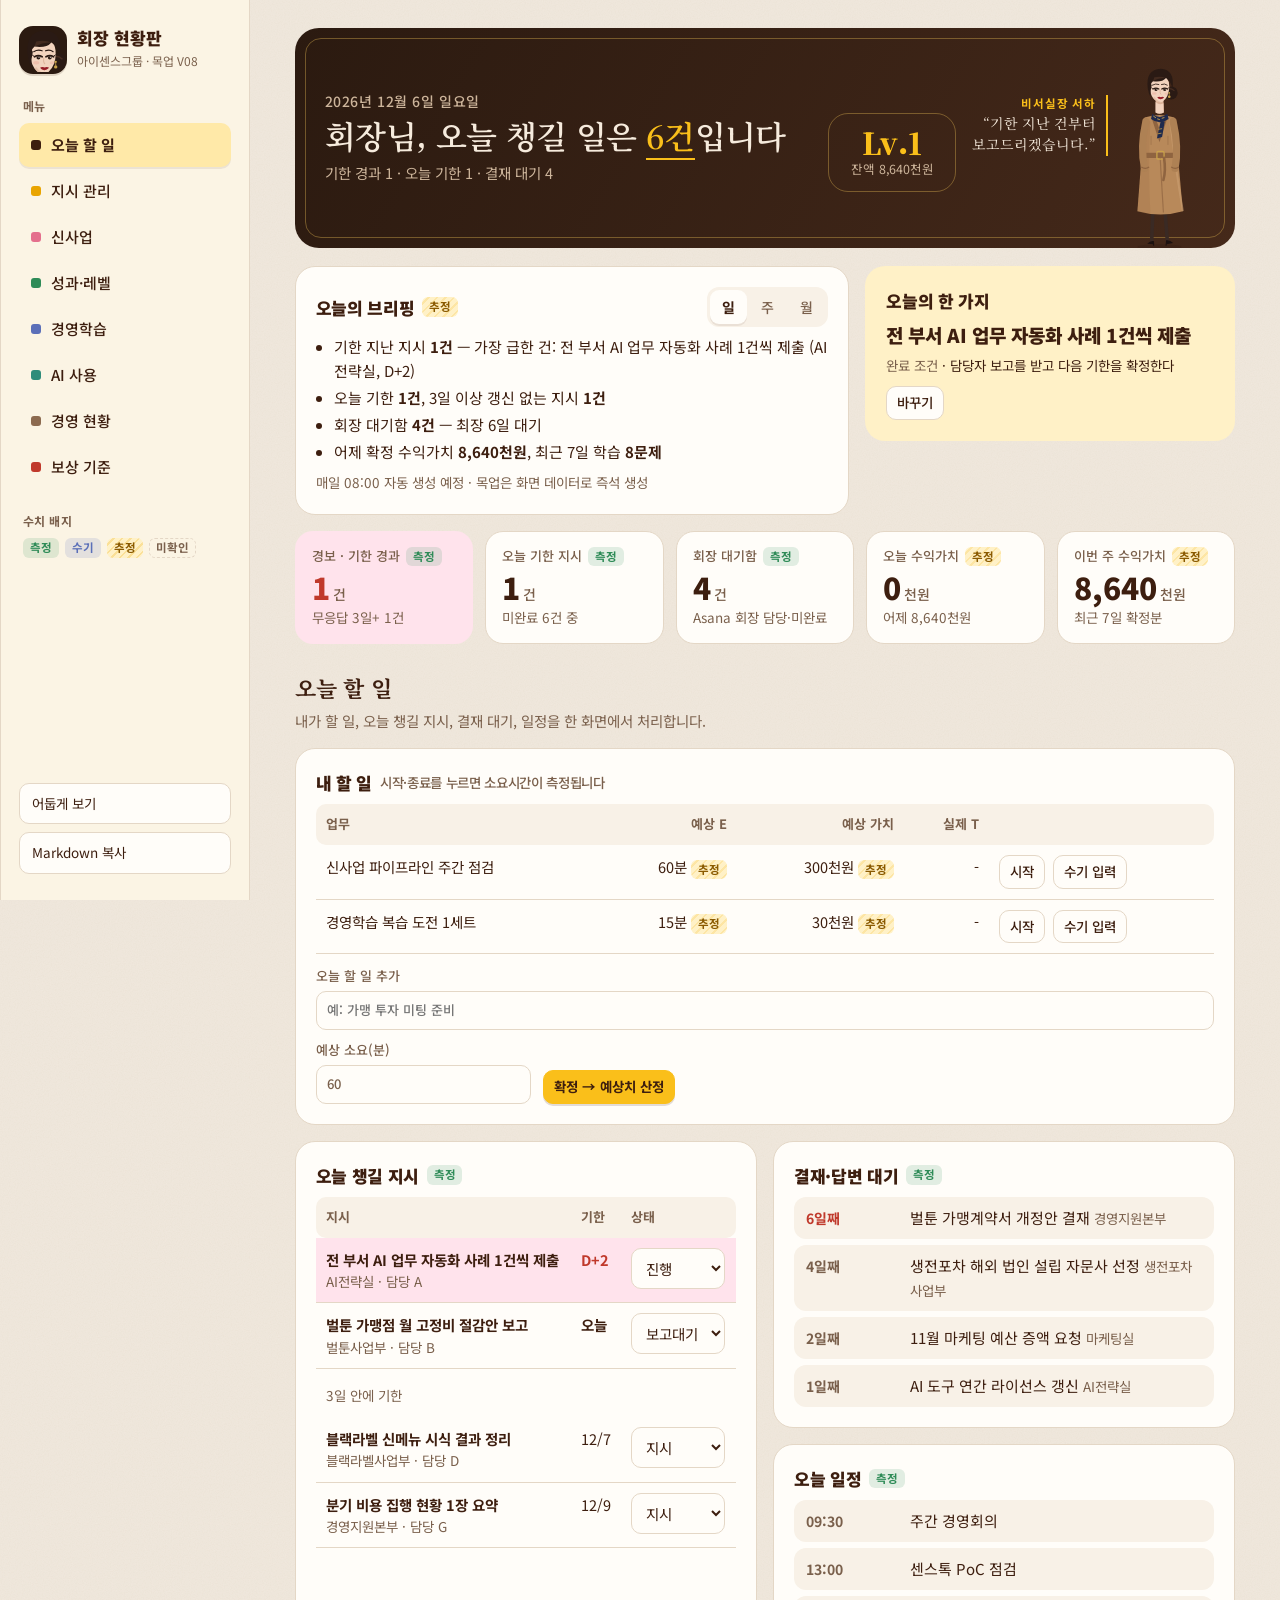
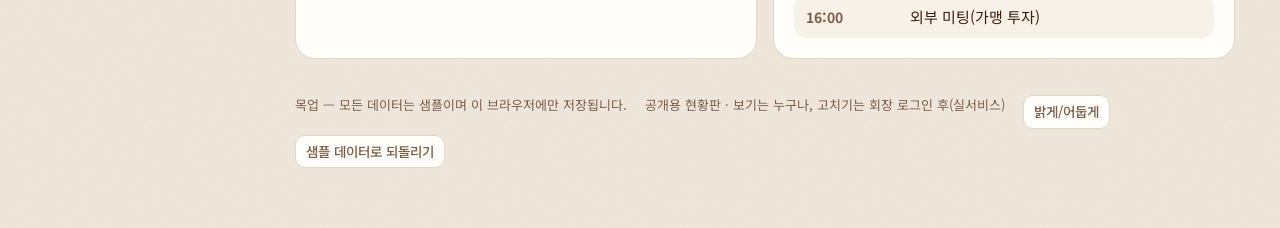
==== index.html @ 88dca8a2 "V08: 홈 '오늘 할 일' 신설, 머리말은 홈에서만 표시 - 사이드 메뉴 첫 번째 '오늘 할 일': 내 할 일·오늘 챙길 지시·결재 대기·일정 - 머리말·브리핑·핵심 숫자는 홈에" ====
<!doctype html>
<html lang="ko">
<head>
<meta charset="utf-8">
<meta name="viewport" content="width=device-width, initial-scale=1, viewport-fit=cover">
<title>회장 개인현황판</title>
<meta name="claude:viewport-fit-sides" content="cover">
<link rel="preconnect" href="https://fonts.googleapis.com">
<link rel="preconnect" href="https://fonts.gstatic.com" crossorigin>
<link rel="stylesheet" href="https://fonts.googleapis.com/css2?family=Noto+Serif+KR:wght@600;700&family=Noto+Sans+KR:wght@400;500;700;900&display=swap">
<link rel="stylesheet" href="css/style.css">
</head>
<body>
<div class="app">
  <aside class="side">
    <div class="brand" data-act="tab" data-v="today" role="button" tabindex="0" title="홈(오늘 할 일)" style="cursor:pointer"><div class="logo" id="brandFace" aria-hidden="true"></div><div><b>회장 현황판</b><small>아이센스그룹 · 목업 V08</small></div></div>
    <div><div class="side-label">메뉴</div><nav class="tabbar" id="tabbar" role="tablist" aria-label="모듈"></nav></div>
    <div><div class="side-label">수치 배지</div><div class="legend"><span class="b m">측정</span><span class="b h">수기</span><span class="b e">추정</span><span class="b u">미확인</span></div></div>
    <div class="side-foot">
      <button type="button" class="side-btn" data-act="theme" id="themeBtn">어둡게 보기</button>
      <button type="button" class="side-btn" data-act="copyMd">Markdown 복사</button>
    </div>
  </aside>
  <div class="main">
    <div id="top"></div>
    <section class="view" id="view"></section>
    <footer class="foot">
      <span>목업 — 모든 데이터는 샘플이며 이 브라우저에만 저장됩니다.</span>
      <span>공개용 현황판 · 보기는 누구나, 고치기는 회장 로그인 후(실서비스)</span>
      <button type="button" class="btn sm" data-act="theme">밝게/어둡게</button>
      <button type="button" class="btn sm" data-act="reset">샘플 데이터로 되돌리기</button>
    </footer>
  </div>
</div>
<script src="js/data.js"></script>
<script src="js/art.js"></script>
<script src="js/app.js"></script>
</body>
</html>
---- css/style.css ----
/* V07: 벌툰 톤 + 진중함(에스프레소 머리말 띠, 명조 제목, 금색 가는 선) + 오리지널 패션 일러스트 캐릭터 '서하 실장'.
   Layout: 왼쪽 고정 사이드바(브랜드·메뉴·배지 안내·테마) + 오른쪽 본문(노란 그라데이션 인사말 → 핵심숫자 카드 → 모듈).
   톤: 벌툰가맹부 업무 현황판 — 베이지 바탕, 흰 종이 카드, 진갈색 글씨, 벌툰 골드 포인트, Noto Sans KR 굵은 제목. */
:root {
  --bg: #F1E9DE; --paper: #FFFDF9; --paper2: #F8F1E7; --ink: #3D1E0F; --sub: #7A604C; --line: #E4D7C6;
  --gold: #FABF1A; --goldSoft: #FFF1C7; --goldInk: #8A5A00; --pink: #F27BA0; --pinkSoft: #FFE3EC;
  --side: #FBF4E4; --sideHover: rgba(61,30,15,.06); --sideOn: #FFE9A8;
  --heroDeep: linear-gradient(120deg, #2B1A10 0%, #45291A 100%); --heroInk: #F6EBDD; --heroSub: #CDB59B; --heroRule: rgba(201,162,74,.45);
  --serif: 'Noto Serif KR', 'Nanum Myeongjo', serif;
  --heroBg: linear-gradient(120deg, #FFF6D6 0%, #FFE493 100%);
  --ok: #2E8B57; --warn: #B7791F; --crit: #C0392B; --info: #5B6FB8; --teal: #2F8C7A;
  --stripe: rgba(250,191,26,.38); --shadow: 0 2px 0 rgba(61,30,15,.08); --hilite: #FABF1A;
  /* 기존 코드 호환용 별칭 */
  --accent: var(--gold); --accent-ink: var(--goldInk); --ink-2: var(--sub); --surface: var(--paper);
  --sans: 'Noto Sans KR', system-ui, -apple-system, 'Apple SD Gothic Neo', 'Malgun Gothic', sans-serif;
  --mono: ui-monospace, Menlo, Consolas, monospace;
  --hair: 1.5px solid var(--line);
}
@media (prefers-color-scheme: dark) {
  :root:not([data-theme="light"]) {
    --bg: #1A120C; --paper: #271A12; --paper2: #2F2117; --ink: #F4E8D8; --sub: #C4AB93; --line: #3E2D21;
    --goldSoft: #4A3712; --goldInk: #FABF1A; --pinkSoft: #4A2433; --side: #241A0C; --sideHover: rgba(250,191,26,.14); --sideOn: #FABF1A;
    --heroBg: linear-gradient(120deg, #2E2210 0%, #4A3512 100%);
    --heroDeep: linear-gradient(120deg, #120B07 0%, #2A1A10 100%); --heroInk: #F4E8D8; --heroSub: #B89C78; --heroRule: rgba(201,162,74,.35);
    --ok: #6CC08F; --warn: #E8B45A; --crit: #EF7B6B; --info: #9BA9E0; --teal: #6CC2AF; --stripe: rgba(250,191,26,.30); --shadow: none; --hilite: rgba(250,191,26,.38);
    color-scheme: dark;
  }
}
:root[data-theme="dark"] {
  --bg: #1A120C; --paper: #271A12; --paper2: #2F2117; --ink: #F4E8D8; --sub: #C4AB93; --line: #3E2D21;
  --goldSoft: #4A3712; --goldInk: #FABF1A; --pinkSoft: #4A2433; --side: #241A0C; --sideHover: rgba(250,191,26,.14); --sideOn: #FABF1A;
  --heroBg: linear-gradient(120deg, #2E2210 0%, #4A3512 100%);
  --heroDeep: linear-gradient(120deg, #120B07 0%, #2A1A10 100%); --heroInk: #F4E8D8; --heroSub: #B89C78; --heroRule: rgba(201,162,74,.35);
  --ok: #6CC08F; --warn: #E8B45A; --crit: #EF7B6B; --info: #9BA9E0; --teal: #6CC2AF; --stripe: rgba(250,191,26,.30); --shadow: none; --hilite: rgba(250,191,26,.38);
  color-scheme: dark;
}

*, *::before, *::after { box-sizing: border-box; }
html { -webkit-text-size-adjust: 100%; }
body { margin: 0; background: var(--bg); color: var(--ink); font: 15px/1.6 var(--sans); -webkit-font-smoothing: antialiased; }
body::before { content: ""; position: fixed; inset: 0 0 auto; height: env(safe-area-inset-top, 0px); z-index: 10; background: var(--bg); }
h1, h2, h3 { margin: 0; text-wrap: balance; letter-spacing: -.02em; }
h2 { font-size: 22px; font-weight: 900; }
h3 { font-size: 17px; font-weight: 900; }
a { color: var(--goldInk); }
button, input, select, textarea { font: inherit; color: inherit; }
:focus-visible { outline: 3px solid var(--gold); outline-offset: 2px; }
.num { font-variant-numeric: tabular-nums; }
.muted { color: var(--sub); }
.small { font-size: 13.5px; }
code { font-family: var(--mono); font-size: .92em; background: var(--paper2); padding: 1px 5px; border-radius: 5px; }

/* ── 골격 ── */
.app { display: grid; grid-template-columns: 250px minmax(0, 1fr); max-width: 1400px; margin: 0 auto; min-height: 100vh; }
.side { background: var(--side); border-left: var(--hair); border-right: var(--hair); padding: 26px 18px; position: sticky; top: env(safe-area-inset-top, 0px); height: 100vh; overflow-y: auto; display: flex; flex-direction: column; gap: 22px; }
.brand { display: flex; align-items: center; gap: 10px; }
.brand .logo { width: 48px; height: 48px; border-radius: 14px; background: var(--gold); color: #3D1E0F; display: grid; place-items: center; font-weight: 900; font-size: 20px; box-shadow: 0 2px 0 rgba(61,30,15,.15); flex: none; }
.brand b { display: block; font-size: 17px; font-weight: 900; line-height: 1.2; }
.brand small { color: var(--sub); font-size: 12px; }
.side-label { font-size: 12px; color: var(--sub); font-weight: 700; margin: 0 0 8px 4px; letter-spacing: .04em; }
.tabbar { display: flex; flex-direction: column; gap: 2px; }
.tabbar button { display: flex; align-items: center; gap: 10px; padding: 10px 12px; border-radius: 10px; border: 0; background: none; cursor: pointer; text-align: left; font-size: 15px; font-weight: 500; color: var(--ink); }
.tabbar button:hover { background: var(--sideHover); }
.tabbar button[aria-selected="true"] { background: var(--sideOn); color: #3D1E0F; font-weight: 700; box-shadow: var(--shadow); }
.tabbar .ico { width: 10px; height: 10px; border-radius: 3px; flex: none; }
.side .legend { display: flex; flex-wrap: wrap; gap: 6px; padding-left: 4px; }
.side-foot { margin-top: auto; display: flex; flex-direction: column; gap: 8px; }
.side-btn { border: 1.5px solid var(--line); background: var(--paper); color: var(--ink); border-radius: 10px; padding: 9px 12px; cursor: pointer; font-size: 13.5px; text-align: left; }
.side-btn:hover { border-color: var(--gold); }
.main { padding-block: 28px 60px; padding-left: max(16px, env(safe-area-inset-left, 0px), 3.5vw); padding-right: max(16px, env(safe-area-inset-right, 0px), 3.5vw); min-width: 0; max-width: 1150px; width: 100%; margin: 0 auto; }

/* ── 인사말 ── */
.hello { display: grid; grid-template-columns: minmax(0, 1fr) auto; align-items: center; gap: 16px; background: var(--heroBg); border-radius: 24px; padding: 24px 28px; margin-bottom: 18px; }
.hello .date { font-size: 14px; color: var(--sub); font-weight: 500; }
.hello h1 { margin: 2px 0 6px; font-size: clamp(24px, 4.2vw, 32px); font-weight: 900; line-height: 1.25; }
.hello h1 em { font-style: normal; background: linear-gradient(transparent 60%, var(--hilite) 60%); }
.hello .hsub { margin: 0; font-size: 14.5px; color: var(--sub); }
.lvbadge { background: var(--paper); border: var(--hair); border-radius: 20px; padding: 12px 18px; text-align: center; box-shadow: var(--shadow); min-width: 128px; }
.lvbadge .lv { font-size: 30px; font-weight: 900; line-height: 1.1; }
.lvbadge small { display: block; font-size: 12.5px; color: var(--sub); }

/* ── 패널·카드 ── */
.panel { background: var(--paper); border: var(--hair); border-radius: 20px; padding: 20px; min-width: 0; }
.panel > h3 { display: flex; align-items: center; gap: 8px; margin-bottom: 8px; flex-wrap: wrap; }
.brief { display: grid; grid-template-columns: minmax(0, 1.5fr) minmax(0, 1fr); gap: 16px; margin-bottom: 16px; align-items: start; }
.brief ul { margin: 0; padding-left: 18px; }
.brief li { margin: 3px 0; }
.brief .tabs-mini { margin-left: auto; }
.one-thing { background: var(--goldSoft); border-color: transparent; }
.one-thing .title { font-size: 19px; font-weight: 900; margin: 2px 0 6px; line-height: 1.4; }

.kpis { display: grid; grid-template-columns: repeat(5, minmax(0, 1fr)); gap: 12px; }
.kpi { background: var(--paper); border: var(--hair); border-radius: 18px; padding: 14px 16px; display: flex; flex-direction: column; gap: 3px; min-width: 0; }
.kpi .label { font-size: 13px; color: var(--sub); font-weight: 500; display: flex; gap: 6px; align-items: center; flex-wrap: wrap; }
.kpi .value { font-size: 30px; font-weight: 900; line-height: 1.15; font-variant-numeric: tabular-nums; }
.kpi .value small { font-size: 14px; font-weight: 500; color: var(--sub); margin-left: 3px; }
.kpi.alert { background: var(--pinkSoft); border-color: transparent; }
.kpi.alert .value { color: var(--crit); }

.view { padding-top: 26px; display: flex; flex-direction: column; gap: 16px; }
.view-head { display: flex; flex-wrap: wrap; gap: 10px; align-items: center; justify-content: space-between; }
.view-head p { margin: 4px 0 0; color: var(--sub); font-size: 14.5px; }

/* ── 배지·칩 ── */
.b { display: inline-flex; align-items: center; font-size: 11.5px; line-height: 1; padding: 4px 7px; border-radius: 6px; font-weight: 700; white-space: nowrap; vertical-align: middle; }
.b.m { background: rgba(46,139,87,.14); color: var(--ok); }
.b.h { background: rgba(91,111,184,.15); color: var(--info); }
.b.e { color: var(--goldInk); background: repeating-linear-gradient(135deg, var(--goldSoft) 0 4px, var(--stripe) 4px 6px); }
.b.u { color: var(--sub); border: 1.5px dashed var(--line); padding: 3px 6px; }
.chip { display: inline-flex; align-items: center; gap: 5px; font-size: 13px; padding: 4px 10px; border-radius: 999px; background: var(--paper2); border: 1.5px solid transparent; white-space: nowrap; }
.chip .dot { width: 8px; height: 8px; border-radius: 50%; }
.pill { font-size: 12.5px; font-weight: 700; padding: 2px 9px; border-radius: 999px; background: var(--paper2); white-space: nowrap; }
.pill.p-urgent { background: var(--pink); color: #fff; }
.pill.p-high { background: var(--goldSoft); color: var(--goldInk); }
.pill.st-done { background: rgba(46,139,87,.15); color: var(--ok); }
.pill.st-hold { color: var(--sub); }
.pill.st-wait { background: rgba(91,111,184,.15); color: var(--info); }

/* ── 버튼·입력 ── */
.btn { border: 1.5px solid var(--line); background: var(--paper); padding: 8px 14px; border-radius: 10px; cursor: pointer; font-size: 14.5px; font-weight: 500; }
.btn:hover { border-color: var(--gold); }
.btn.primary { background: var(--gold); border-color: var(--gold); color: #3D1E0F; font-weight: 700; box-shadow: 0 2px 0 rgba(61,30,15,.15); }
.btn.sm { padding: 5px 10px; font-size: 13.5px; }
.btn:disabled { opacity: .45; cursor: not-allowed; }
.seg { display: inline-flex; background: var(--paper2); border-radius: 12px; padding: 3px; gap: 2px; }
.seg button { border: 0; background: none; padding: 6px 12px; cursor: pointer; color: var(--sub); font-size: 14px; border-radius: 9px; font-weight: 500; }
.seg button[aria-pressed="true"] { background: var(--paper); color: var(--ink); font-weight: 700; box-shadow: var(--shadow); }
input[type=text], input[type=number], input[type=date], input[type=url], select, textarea {
  border: 1.5px solid var(--line); background: var(--paper); border-radius: 10px; padding: 8px 10px; min-width: 0; width: 100%;
}
input:focus, select:focus, textarea:focus { border-color: var(--gold); outline: none; }
textarea { min-height: 64px; resize: vertical; }
label.f { display: flex; flex-direction: column; gap: 4px; font-size: 13px; color: var(--sub); font-weight: 500; min-width: 0; }
.form { display: grid; grid-template-columns: repeat(auto-fit, minmax(180px, 1fr)); gap: 10px 12px; align-items: end; }
.form .wide { grid-column: 1 / -1; }
.row { display: flex; flex-wrap: wrap; gap: 8px; align-items: center; }
.grid2 { display: grid; grid-template-columns: repeat(2, minmax(0, 1fr)); gap: 16px; }
.grid3 { display: grid; grid-template-columns: repeat(3, minmax(0, 1fr)); gap: 16px; }
details.adder > summary { cursor: pointer; list-style: none; display: inline-flex; }
details.adder > summary::-webkit-details-marker { display: none; }
details.adder[open] > summary { margin-bottom: 12px; }

/* ── 표 ── */
.tbl-wrap { overflow-x: auto; }
table { border-collapse: collapse; width: 100%; font-size: 14.5px; }
th, td { text-align: left; padding: 10px; border-bottom: 1px solid var(--line); vertical-align: top; }
th { font-weight: 700; color: var(--sub); font-size: 13px; white-space: nowrap; background: var(--paper2); }
th:first-child { border-radius: 10px 0 0 10px; } th:last-child { border-radius: 0 10px 10px 0; }
thead th { border-bottom: 0; }
td.r, th.r { text-align: right; }
tr.overdue td { background: var(--pinkSoft); }

/* ── 칸반 ── */
.kanban { display: grid; grid-auto-flow: column; grid-auto-columns: minmax(230px, 1fr); gap: 12px; overflow-x: auto; padding-bottom: 6px; }
.col { background: var(--paper2); border-radius: 18px; padding: 12px; display: flex; flex-direction: column; gap: 8px; min-width: 0; }
.col > header { display: flex; justify-content: space-between; font-weight: 900; font-size: 15px; padding: 2px 4px 6px; }
.card { border: var(--hair); border-radius: 14px; padding: 12px; background: var(--paper); display: flex; flex-direction: column; gap: 6px; font-size: 14.5px; box-shadow: var(--shadow); }
.card .t { font-weight: 700; line-height: 1.4; }
.card.overdue { border-color: var(--pink); }

/* ── 막대·타임라인 ── */
.bar { height: 10px; background: var(--paper2); border-radius: 99px; position: relative; overflow: hidden; }
.bar > i { position: absolute; inset: 0 auto 0 0; background: var(--ok); border-radius: 99px; }
.bar.est > i { background: repeating-linear-gradient(135deg, var(--gold) 0 5px, var(--goldSoft) 5px 8px); }
.barrow { display: grid; grid-template-columns: 120px minmax(0, 1fr) 64px; gap: 10px; align-items: center; font-size: 14px; }
.tl { display: flex; flex-direction: column; gap: 6px; }
.tl-row { display: grid; grid-template-columns: 92px minmax(0, 1fr); gap: 12px; align-items: baseline; padding: 9px 12px; border-radius: 12px; background: var(--paper2); }
.tl-row .d { font-variant-numeric: tabular-nums; color: var(--sub); font-size: 14px; font-weight: 700; }
.tl-today { background: var(--pink); color: #fff; font-size: 13px; font-weight: 700; padding: 4px 12px; border-radius: 99px; align-self: flex-start; }

/* ── 수익가치 ── */
.formula { font-family: var(--mono); font-size: 15px; padding: 12px 14px; background: var(--goldSoft); border-radius: 12px; overflow-x: auto; white-space: nowrap; font-weight: 700; }
.coef { display: grid; grid-template-columns: repeat(6, minmax(0, 1fr)); gap: 8px; }
.coef > div { padding: 8px 12px; background: var(--paper2); border-radius: 12px; min-width: 0; }
.coef .k { font-family: var(--mono); font-size: 12.5px; color: var(--sub); font-weight: 700; }
.coef .v { font-size: 18px; font-weight: 900; font-variant-numeric: tabular-nums; }
.rationale { margin: 8px 0 0; padding-left: 18px; font-size: 14px; color: var(--sub); }
.nego { background: var(--paper2); border-radius: 12px; padding: 10px 12px; font-size: 14px; display: flex; flex-direction: column; gap: 4px; }
.levelbox { display: flex; flex-wrap: wrap; gap: 28px; align-items: flex-end; }
.levelbox .big { font-size: 46px; font-weight: 900; line-height: 1; }

/* ── 학습 ── */
.subjects { display: grid; grid-template-columns: repeat(auto-fill, minmax(170px, 1fr)); gap: 10px; }
.subject { border: var(--hair); border-radius: 16px; padding: 14px; text-align: left; background: var(--paper); cursor: pointer; display: flex; flex-direction: column; gap: 6px; box-shadow: var(--shadow); }
.subject:hover { border-color: var(--gold); }
.subject .n { font-size: 16px; font-weight: 900; }
.q-stem { font-size: 19px; font-weight: 700; line-height: 1.6; margin: 8px 0 14px; }
.choices { display: flex; flex-direction: column; gap: 8px; }
.choice { text-align: left; border: var(--hair); border-radius: 12px; background: var(--paper); padding: 12px 14px; cursor: pointer; font-size: 15px; }
.choice:hover:not(:disabled) { border-color: var(--gold); background: var(--goldSoft); }
.choice.right { border-color: var(--ok); background: rgba(46,139,87,.12); }
.choice.wrong { border-color: var(--crit); background: var(--pinkSoft); }
.explain { margin-top: 12px; padding: 12px 14px; background: var(--paper2); border-radius: 12px; font-size: 14.5px; }
.progress { display: flex; gap: 4px; }
.progress span { flex: 1; height: 6px; background: var(--paper2); border-radius: 99px; }
.progress span.done { background: var(--gold); }
.progress span.recent { box-shadow: inset 0 0 0 1.5px var(--info); }

/* ── AI 사용 ── */
.hours { display: grid; grid-template-columns: repeat(24, minmax(0, 1fr)); gap: 3px; }
.hours div { height: 28px; background: var(--paper2); border-radius: 6px; font-size: 10.5px; display: flex; align-items: flex-end; justify-content: center; color: var(--sub); }
.hours div.on { background: var(--gold); color: #3D1E0F; font-weight: 700; }
.spark { width: 100%; height: 150px; display: block; }

.sig { width: 10px; height: 10px; border-radius: 50%; display: inline-block; margin-right: 6px; vertical-align: middle; }
.sig.g { background: var(--ok); } .sig.y { background: var(--gold); } .sig.r { background: var(--crit); }

.toast { position: fixed; left: 50%; transform: translateX(-50%); bottom: calc(20px + env(safe-area-inset-bottom, 0px)); background: var(--ink); color: var(--bg); padding: 10px 18px; border-radius: 12px; font-size: 14.5px; font-weight: 500; z-index: 20; }
.foot { margin-top: 36px; color: var(--sub); font-size: 13px; display: flex; flex-wrap: wrap; gap: 6px 18px; }
.legend { display: flex; flex-wrap: wrap; gap: 6px; align-items: center; font-size: 13px; }

@media (max-width: 1100px) { .kpis { grid-template-columns: repeat(3, minmax(0, 1fr)); } }
@media (max-width: 900px) {
  .app { grid-template-columns: minmax(0, 1fr); }
  .side { position: sticky; height: auto; z-index: 5; flex-direction: row; align-items: center; gap: 10px; padding: 10px max(16px, env(safe-area-inset-right, 0px)) 10px max(16px, env(safe-area-inset-left, 0px)); border: 0; border-bottom: var(--hair); overflow: visible; }
  .brand small, .brand b, .side-label, .side .legend, .side-foot { display: none; }
  .brand .logo { width: 38px; height: 38px; font-size: 16px; border-radius: 11px; }
  .side > div:nth-child(2) { min-width: 0; flex: 1; }
  .tabbar { flex-direction: row; overflow-x: auto; scrollbar-width: none; }
  .tabbar button { white-space: nowrap; padding: 8px 11px; font-size: 14px; }
  .tabbar .ico { display: none; }
  .brief, .grid2, .grid3 { grid-template-columns: minmax(0, 1fr); }
  .kpis { grid-template-columns: repeat(2, minmax(0, 1fr)); }
  .coef { grid-template-columns: repeat(3, minmax(0, 1fr)); }
  .barrow { grid-template-columns: 90px minmax(0, 1fr) 56px; }
  .hours div { font-size: 0; }
  .hello { grid-template-columns: minmax(0, 1fr); padding: 20px; }
  .lvbadge { justify-self: start; display: flex; gap: 10px; align-items: baseline; padding: 8px 14px; }
}
@media (prefers-reduced-motion: reduce) { * { transition: none !important; animation: none !important; } }

/* ── V07: 진중한 톤 + 패션 일러스트 캐릭터 ── */
body { background-image: url("data:image/svg+xml;utf8,<svg xmlns='http://www.w3.org/2000/svg' width='180' height='180'><filter id='n'><feTurbulence type='fractalNoise' baseFrequency='.85' numOctaves='2' stitchTiles='stitch'/><feColorMatrix values='0 0 0 0 .24 0 0 0 0 .12 0 0 0 0 .06 0 0 0 .05 0'/></filter><rect width='100%' height='100%' filter='url(%23n)'/></svg>"); }
.main h2 { font-family: var(--serif); font-weight: 700; letter-spacing: -.01em; }
.hello { position: relative; overflow: hidden; background: var(--heroDeep); color: var(--heroInk); padding: 28px 30px 0; grid-template-columns: minmax(0, 1fr) auto auto; align-items: end; min-height: 220px; }
.hello::before { content: ""; position: absolute; inset: 10px; border: 1px solid var(--heroRule); border-radius: 16px; pointer-events: none; }
.hello > div:first-of-type { position: relative; z-index: 1; padding-bottom: 30px; align-self: center; }
.hello .date { color: var(--heroSub); letter-spacing: .04em; }
.hello h1 { font-family: var(--serif); font-weight: 600; color: var(--heroInk); }
.hello h1 em { background: none; color: var(--gold); border-bottom: 2px solid var(--gold); }
.hello .hsub { color: var(--heroSub); }
.hello .lvbadge { position: relative; z-index: 1; align-self: center; background: transparent; border: 1px solid var(--heroRule); box-shadow: none; color: var(--heroInk); }
.hello .lvbadge .lv { font-family: var(--serif); color: var(--gold); }
.hello .lvbadge small { color: var(--heroSub); }
.hero-char { position: relative; z-index: 1; display: flex; align-items: flex-end; gap: 6px; margin-bottom: -4px; }
.caption { margin-bottom: 96px; font-family: var(--serif); font-size: 14px; line-height: 1.55; color: var(--heroInk); text-align: right; border-right: 2px solid var(--gold); padding-right: 10px; }
.caption small { display: block; font-family: var(--sans); font-size: 11.5px; letter-spacing: .08em; color: var(--gold); font-weight: 700; }
.mascot { display: block; flex: none; }
.guide { display: flex; align-items: center; gap: 16px; background: var(--paper); border: var(--hair); border-left: 3px solid var(--gold); border-radius: 14px; padding: 8px 18px 0; }
.guide .mascot { margin-bottom: -2px; }
.guide p { margin: 0 0 8px; font-size: 14px; line-height: 1.55; }
.guide b { font-family: var(--serif); font-size: 15px; }
.brand .logo { background: #2B1A10; overflow: hidden; }
@media (max-width: 900px) {
  .hello { grid-template-columns: minmax(0, 1fr) auto; padding: 22px 20px 0; min-height: 0; }
  .hello .lvbadge { grid-column: 1; grid-row: 2; justify-self: start; margin-bottom: 18px; }
  .hello > div:first-of-type { padding-bottom: 6px; }
  .hero-char { grid-column: 2; grid-row: 1 / 3; align-self: end; }
  .hero-char .mascot { width: 72px; height: 154px; }
  .caption { display: none; }
}
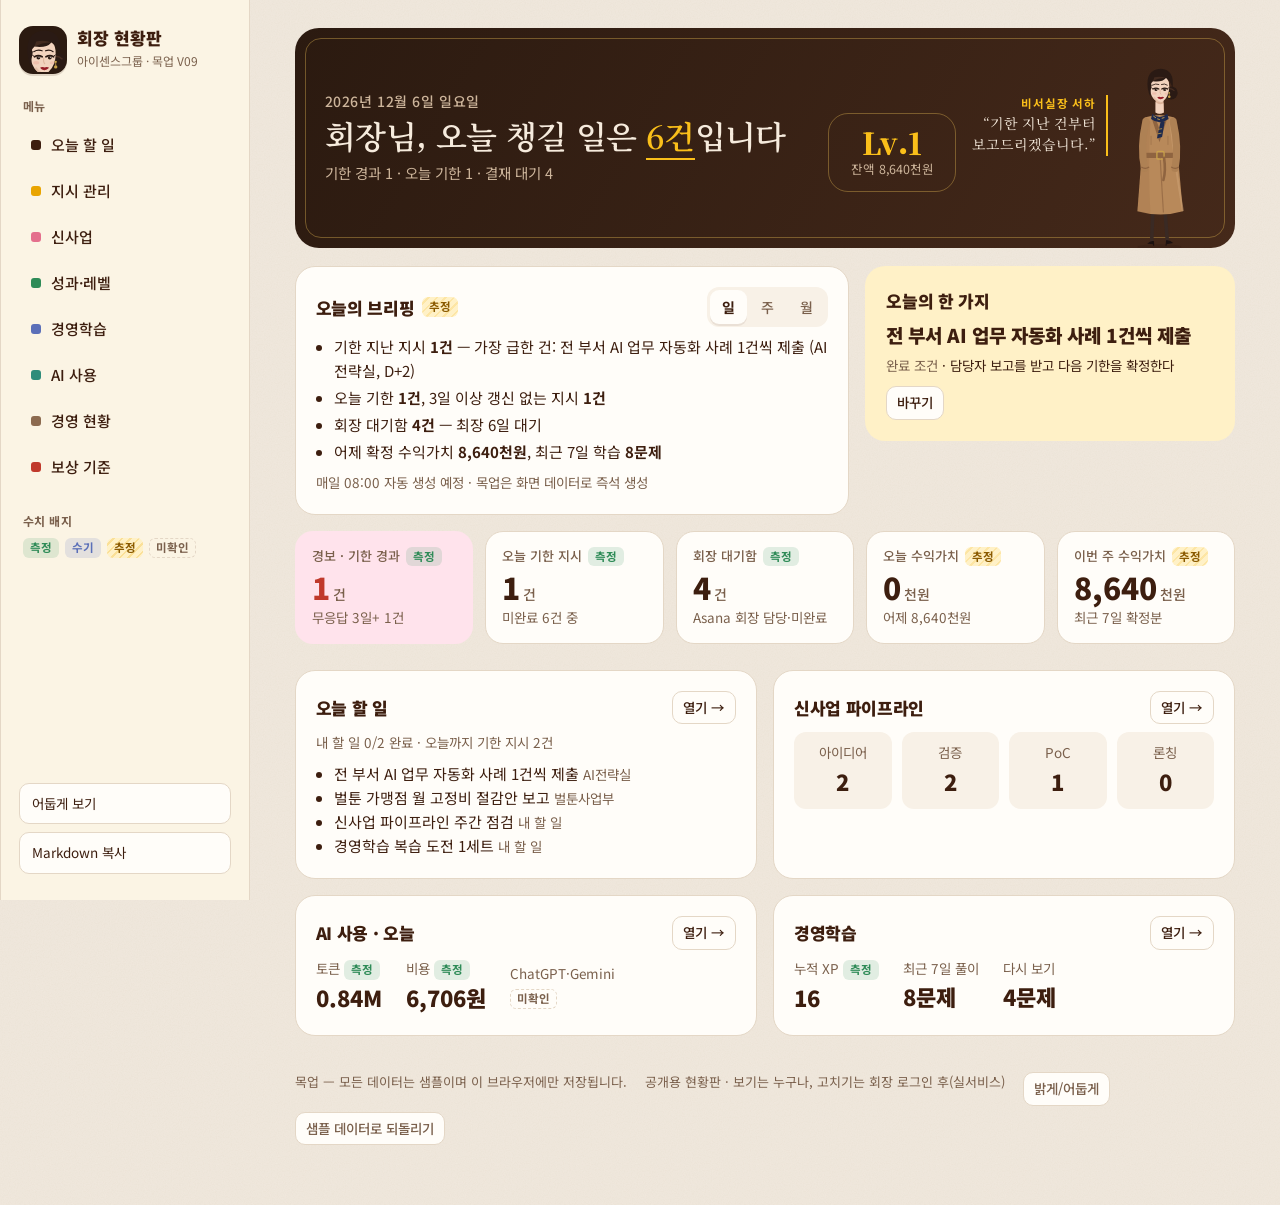
==== commit b36a9b4c: "V09: 로고 클릭 시 메인 대시보드, 오늘 할 일은 본문만 - 첫 접속·로고 클릭: 머리말·브리핑·핵심 숫자 + 메뉴별 요약 카드 - 오늘 할 일 메뉴에서는 머리말 숨김  Co-" ====
--- a/index.html
+++ b/index.html
@@ -13,7 +13,7 @@
 <body>
 <div class="app">
   <aside class="side">
-    <div class="brand" data-act="tab" data-v="today" role="button" tabindex="0" title="홈(오늘 할 일)" style="cursor:pointer"><div class="logo" id="brandFace" aria-hidden="true"></div><div><b>회장 현황판</b><small>아이센스그룹 · 목업 V08</small></div></div>
+    <div class="brand" data-act="tab" data-v="home" role="button" tabindex="0" title="메인 대시보드" style="cursor:pointer"><div class="logo" id="brandFace" aria-hidden="true"></div><div><b>회장 현황판</b><small>아이센스그룹 · 목업 V09</small></div></div>
     <div><div class="side-label">메뉴</div><nav class="tabbar" id="tabbar" role="tablist" aria-label="모듈"></nav></div>
     <div><div class="side-label">수치 배지</div><div class="legend"><span class="b m">측정</span><span class="b h">수기</span><span class="b e">추정</span><span class="b u">미확인</span></div></div>
     <div class="side-foot">
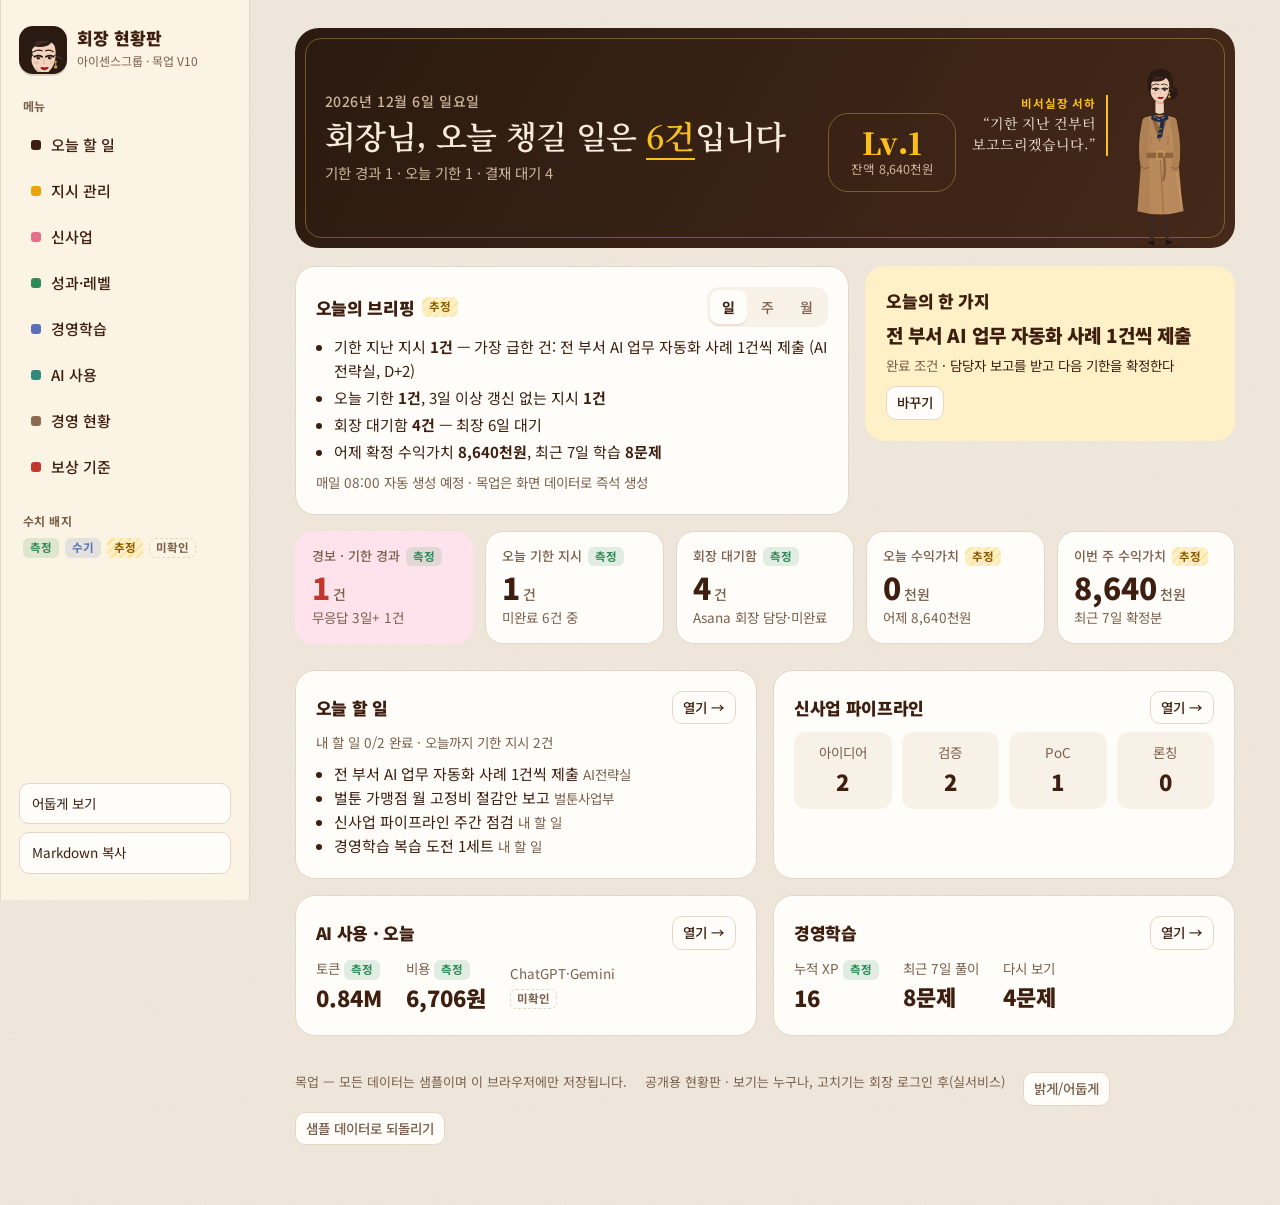
==== commit a35e0b08: "V10: 메뉴별 파일 분리 (하위 세션 병렬 작업 준비) - 공용 js/app.js + 메뉴별 js/views/*.js, css/views/*.css - APP.acts/forms" ====
--- a/index.html
+++ b/index.html
@@ -9,11 +9,19 @@
 <link rel="preconnect" href="https://fonts.gstatic.com" crossorigin>
 <link rel="stylesheet" href="https://fonts.googleapis.com/css2?family=Noto+Serif+KR:wght@600;700&family=Noto+Sans+KR:wght@400;500;700;900&display=swap">
 <link rel="stylesheet" href="css/style.css">
+<link rel="stylesheet" href="css/views/today.css">
+<link rel="stylesheet" href="css/views/directives.css">
+<link rel="stylesheet" href="css/views/ideas.css">
+<link rel="stylesheet" href="css/views/value.css">
+<link rel="stylesheet" href="css/views/learn.css">
+<link rel="stylesheet" href="css/views/ai.css">
+<link rel="stylesheet" href="css/views/ops.css">
+<link rel="stylesheet" href="css/views/rules.css">
 </head>
 <body>
 <div class="app">
   <aside class="side">
-    <div class="brand" data-act="tab" data-v="home" role="button" tabindex="0" title="메인 대시보드" style="cursor:pointer"><div class="logo" id="brandFace" aria-hidden="true"></div><div><b>회장 현황판</b><small>아이센스그룹 · 목업 V09</small></div></div>
+    <div class="brand" data-act="tab" data-v="home" role="button" tabindex="0" title="메인 대시보드" style="cursor:pointer"><div class="logo" id="brandFace" aria-hidden="true"></div><div><b>회장 현황판</b><small>아이센스그룹 · 목업 V10</small></div></div>
     <div><div class="side-label">메뉴</div><nav class="tabbar" id="tabbar" role="tablist" aria-label="모듈"></nav></div>
     <div><div class="side-label">수치 배지</div><div class="legend"><span class="b m">측정</span><span class="b h">수기</span><span class="b e">추정</span><span class="b u">미확인</span></div></div>
     <div class="side-foot">
@@ -35,5 +43,13 @@
 <script src="js/data.js"></script>
 <script src="js/art.js"></script>
 <script src="js/app.js"></script>
+<script src="js/views/today.js"></script>
+<script src="js/views/directives.js"></script>
+<script src="js/views/ideas.js"></script>
+<script src="js/views/value.js"></script>
+<script src="js/views/learn.js"></script>
+<script src="js/views/ai.js"></script>
+<script src="js/views/ops.js"></script>
+<script src="js/views/rules.js"></script>
 </body>
 </html>
--- a/css/views/today.css
+++ b/css/views/today.css
@@ -0,0 +1 @@
+/* 메뉴: today — 이 메뉴 전용 스타일. 공용 토큰(var(--paper) 등)만 사용 */
--- a/css/views/directives.css
+++ b/css/views/directives.css
@@ -0,0 +1 @@
+/* 메뉴: directives — 이 메뉴 전용 스타일. 공용 토큰(var(--paper) 등)만 사용 */
--- a/css/views/ideas.css
+++ b/css/views/ideas.css
@@ -0,0 +1 @@
+/* 메뉴: ideas — 이 메뉴 전용 스타일. 공용 토큰(var(--paper) 등)만 사용 */
--- a/css/views/value.css
+++ b/css/views/value.css
@@ -0,0 +1 @@
+/* 메뉴: value — 이 메뉴 전용 스타일. 공용 토큰(var(--paper) 등)만 사용 */
--- a/css/views/learn.css
+++ b/css/views/learn.css
@@ -0,0 +1 @@
+/* 메뉴: learn — 이 메뉴 전용 스타일. 공용 토큰(var(--paper) 등)만 사용 */
--- a/css/views/ai.css
+++ b/css/views/ai.css
@@ -0,0 +1 @@
+/* 메뉴: ai — 이 메뉴 전용 스타일. 공용 토큰(var(--paper) 등)만 사용 */
--- a/css/views/ops.css
+++ b/css/views/ops.css
@@ -0,0 +1 @@
+/* 메뉴: ops — 이 메뉴 전용 스타일. 공용 토큰(var(--paper) 등)만 사용 */
--- a/css/views/rules.css
+++ b/css/views/rules.css
@@ -0,0 +1 @@
+/* 메뉴: rules — 이 메뉴 전용 스타일. 공용 토큰(var(--paper) 등)만 사용 */
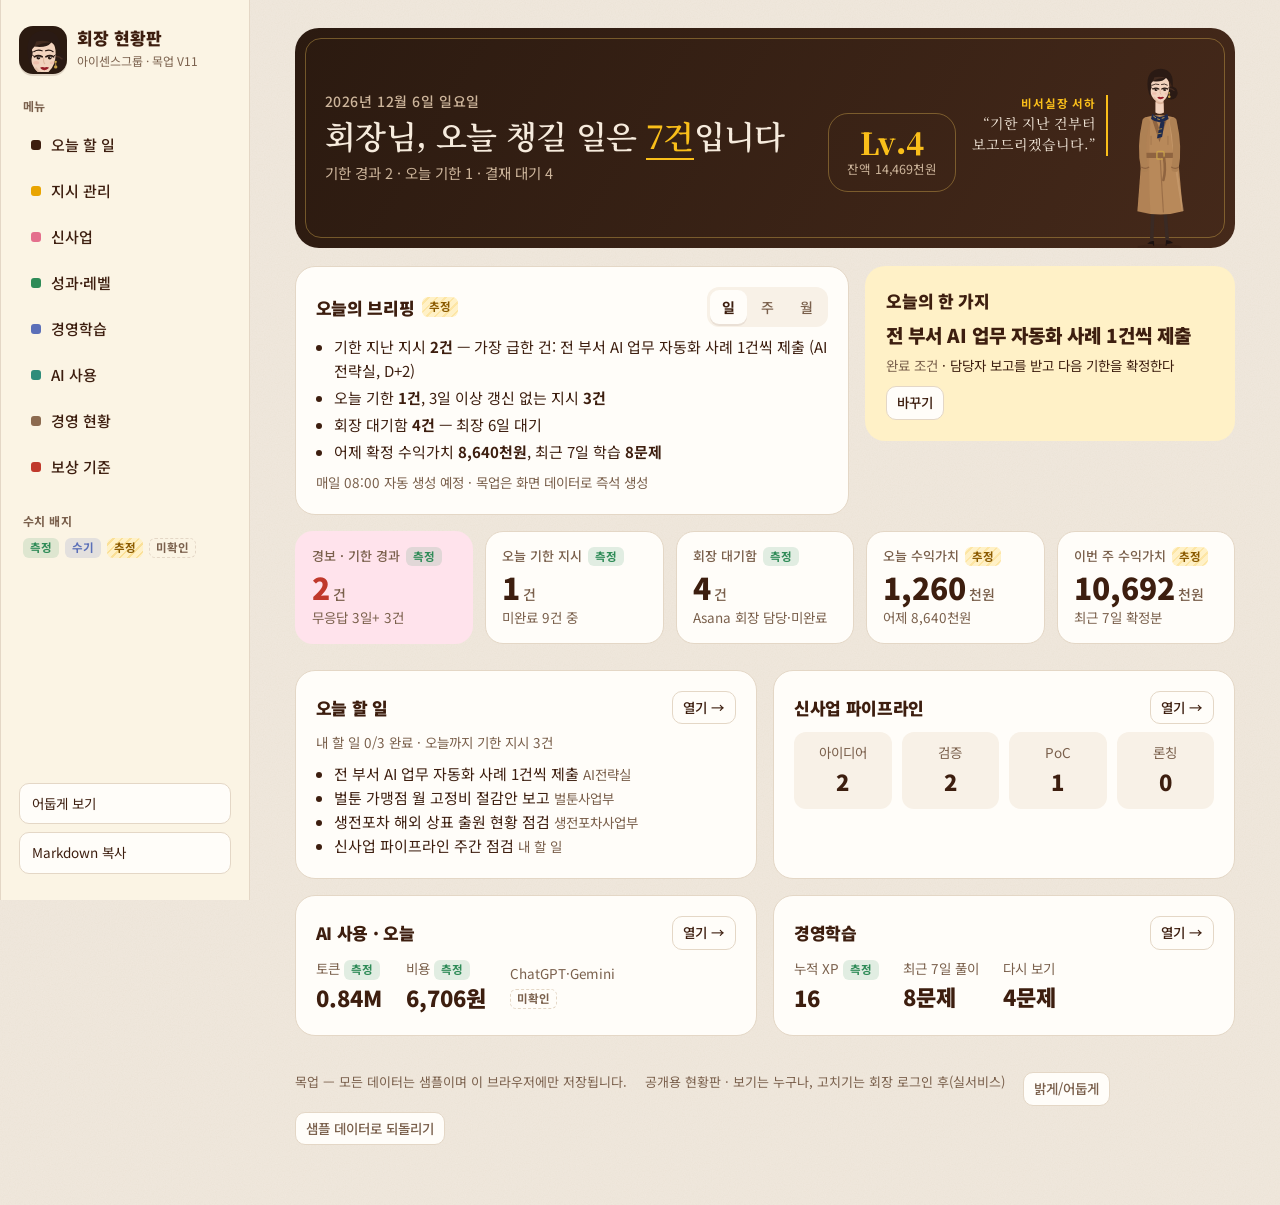
==== commit a8b9c342: "V11: 메뉴 8개 하위 세션 결과 모두 합침, 인계 문서 갱신 Co-Authored-By: Claude Opus 5.5 <noreply@anthropic.com> Claude-S" ====
--- a/index.html
+++ b/index.html
@@ -21,7 +21,7 @@
 <body>
 <div class="app">
   <aside class="side">
-    <div class="brand" data-act="tab" data-v="home" role="button" tabindex="0" title="메인 대시보드" style="cursor:pointer"><div class="logo" id="brandFace" aria-hidden="true"></div><div><b>회장 현황판</b><small>아이센스그룹 · 목업 V10</small></div></div>
+    <div class="brand" data-act="tab" data-v="home" role="button" tabindex="0" title="메인 대시보드" style="cursor:pointer"><div class="logo" id="brandFace" aria-hidden="true"></div><div><b>회장 현황판</b><small>아이센스그룹 · 목업 V11</small></div></div>
     <div><div class="side-label">메뉴</div><nav class="tabbar" id="tabbar" role="tablist" aria-label="모듈"></nav></div>
     <div><div class="side-label">수치 배지</div><div class="legend"><span class="b m">측정</span><span class="b h">수기</span><span class="b e">추정</span><span class="b u">미확인</span></div></div>
     <div class="side-foot">
--- a/css/views/today.css
+++ b/css/views/today.css
@@ -1 +1,95 @@
 /* 메뉴: today — 이 메뉴 전용 스타일. 공용 토큰(var(--paper) 등)만 사용 */
+.td-panel { margin: 16px 0; }
+.td-head { display: flex; flex-wrap: wrap; gap: 8px 12px; align-items: center; justify-content: space-between; margin-bottom: 10px; }
+.td-head h3 { display: flex; align-items: center; gap: 8px; flex-wrap: wrap; }
+.td-sort { flex-wrap: wrap; }
+.td-sort button { font-size: 13.5px; padding: 6px 10px; }
+
+/* 진행 막대 */
+.td-prog { display: flex; flex-direction: column; gap: 6px; margin-bottom: 14px; }
+.td-prog-txt { display: flex; flex-wrap: wrap; gap: 4px 18px; color: var(--sub); }
+.td-prog-txt b { color: var(--ink); }
+
+/* 어제 못 끝낸 일 */
+.td-carry { display: flex; flex-wrap: wrap; gap: 8px 12px; align-items: center; justify-content: space-between; background: var(--goldSoft); border-radius: 12px; padding: 10px 14px; margin-bottom: 12px; font-size: 14.5px; }
+
+/* 추가 폼 */
+.td-add { display: grid; grid-template-columns: minmax(0, 1fr) 120px 170px auto; gap: 10px; align-items: end; padding: 12px; border: 1.5px dashed var(--line); border-radius: 14px; margin-bottom: 12px; }
+.td-add .btn { height: 42px; }
+
+/* 할 일 목록 */
+.td-list { list-style: none; margin: 0; padding: 0; display: flex; flex-direction: column; gap: 8px; }
+.td-item { display: grid; grid-template-columns: 40px minmax(0, 1fr); gap: 6px; padding: 12px 14px 12px 8px; border: var(--hair); border-radius: 14px; background: var(--paper); }
+.td-item.is-run { border-color: var(--gold); box-shadow: 0 0 0 2px var(--goldSoft); }
+.td-item.is-done { background: var(--paper2); }
+.td-item.is-done .td-title { text-decoration: line-through; text-decoration-color: var(--sub); color: var(--sub); }
+.td-chk { display: grid; place-items: center; align-self: start; width: 40px; height: 40px; cursor: pointer; }
+.td-chk input { width: 22px; height: 22px; accent-color: var(--ok); cursor: pointer; margin: 0; }
+.td-chk input:disabled { cursor: default; }
+.sr { position: absolute; width: 1px; height: 1px; overflow: hidden; clip: rect(0 0 0 0); white-space: nowrap; }
+.td-body { min-width: 0; display: flex; flex-direction: column; gap: 6px; padding-top: 7px; }
+.td-title { font-weight: 700; font-size: 16px; line-height: 1.4; overflow-wrap: anywhere; }
+.td-meta { display: flex; flex-wrap: wrap; gap: 4px 16px; align-items: center; font-size: 14px; color: var(--sub); }
+.td-meta b { color: var(--ink); font-weight: 700; }
+.td-prio { width: auto; padding: 3px 8px; font-size: 13.5px; font-weight: 700; }
+.td-live { color: var(--goldInk); font-weight: 700; }
+.td-acts { gap: 6px; }
+.td-acts .btn { min-height: 36px; }
+.td-stop { border-color: var(--gold); color: var(--goldInk); font-weight: 700; }
+.td-del { margin-left: auto; color: var(--sub); border-color: transparent; background: none; }
+.td-del:hover { color: var(--crit); }
+.td-sub { margin-top: 4px; padding: 12px; background: var(--paper2); border-radius: 12px; }
+.td-empty { padding: 18px; text-align: center; color: var(--sub); background: var(--paper2); border-radius: 14px; }
+.td-fold { margin: 14px 0 8px; border: 0; background: none; padding: 4px 0; color: var(--sub); font-weight: 700; cursor: pointer; font-size: 14.5px; }
+.td-later { margin-top: 14px; }
+.td-later summary { cursor: pointer; color: var(--sub); font-weight: 700; font-size: 14.5px; }
+.td-later ul { list-style: none; margin: 8px 0 0; padding: 0; display: flex; flex-direction: column; gap: 6px; }
+.td-later li { display: flex; flex-wrap: wrap; gap: 8px; align-items: center; justify-content: space-between; padding: 8px 12px; background: var(--paper2); border-radius: 12px; }
+
+/* 지시 */
+.td-grid { align-items: start; }
+.td-col { display: flex; flex-direction: column; gap: 16px; min-width: 0; }
+.td-grp { font-size: 13.5px; font-weight: 700; color: var(--sub); margin: 12px 0 6px; }
+.td-grp:first-of-type { margin-top: 0; }
+.td-grp.crit { color: var(--crit); }
+.td-grp.gold { color: var(--goldInk); }
+.td-dirs { list-style: none; margin: 0; padding: 0; display: flex; flex-direction: column; gap: 6px; }
+.td-dir { display: flex; flex-wrap: wrap; gap: 8px 12px; align-items: center; justify-content: space-between; padding: 10px 12px; border-radius: 12px; background: var(--paper2); }
+.td-dir.overdue { background: var(--pinkSoft); }
+.td-dir-main { min-width: 0; flex: 1 1 220px; }
+.td-dir-main b { overflow-wrap: anywhere; }
+.td-dir-side { display: flex; gap: 8px; align-items: center; }
+.td-dir-side select { width: auto; padding: 5px 8px; font-size: 14px; }
+.td-due { font-weight: 700; font-size: 14px; white-space: nowrap; }
+.td-dir.overdue .td-due { color: var(--crit); }
+
+/* 결재 대기 */
+.td-wait { list-style: none; margin: 0; padding: 0; display: flex; flex-direction: column; gap: 6px; }
+.td-wait li { display: grid; grid-template-columns: 64px minmax(0, 1fr) auto; gap: 10px; align-items: center; padding: 9px 12px; border-radius: 12px; background: var(--paper2); }
+.td-wait li.late { background: var(--pinkSoft); }
+.td-days { font-weight: 900; color: var(--sub); }
+.td-wait li.mid .td-days { color: var(--warn); }
+.td-wait li.late .td-days { color: var(--crit); }
+.td-wait-t { display: flex; flex-direction: column; min-width: 0; overflow-wrap: anywhere; }
+.td-wait-acts { gap: 6px; flex-wrap: nowrap; }
+
+/* 일정 */
+.td-cal { list-style: none; margin: 0; padding: 0; display: flex; flex-direction: column; gap: 6px; }
+.td-cal li { display: grid; grid-template-columns: 64px minmax(0, 1fr); gap: 10px; align-items: baseline; padding: 9px 12px; border-radius: 12px; background: var(--paper2); }
+.td-cal li.past { opacity: .55; }
+.td-cal li.next { background: var(--goldSoft); }
+.td-time { font-weight: 700; color: var(--sub); }
+
+@media (max-width: 900px) {
+  .td-add { grid-template-columns: minmax(0, 1fr) minmax(0, 1fr); }
+  .td-add-title { grid-column: 1 / -1; }
+  .td-add .btn { grid-column: 1 / -1; }
+}
+@media (max-width: 520px) {
+  .td-panel { padding: 16px 12px; }
+  .td-item { grid-template-columns: 34px minmax(0, 1fr); padding-right: 10px; }
+  .td-chk { width: 34px; }
+  .td-wait li { grid-template-columns: 56px minmax(0, 1fr); }
+  .td-wait-acts { grid-column: 1 / -1; justify-content: flex-end; }
+  .td-dir-side { width: 100%; justify-content: space-between; }
+}
--- a/css/views/directives.css
+++ b/css/views/directives.css
@@ -1 +1,151 @@
 /* 메뉴: directives — 이 메뉴 전용 스타일. 공용 토큰(var(--paper) 등)만 사용 */
+
+/* Asana 동기화 띠 */
+.dir-syncbar { display: flex; flex-wrap: wrap; align-items: center; gap: 6px 12px; background: var(--paper); border: var(--hair); border-radius: 14px; padding: 10px 14px; font-size: 14.5px; }
+.dir-asana { width: 18px; height: 18px; flex: none; border-radius: 50%; background: radial-gradient(circle at 50% 28%, var(--pink) 0 22%, transparent 23%), radial-gradient(circle at 26% 68%, var(--pink) 0 22%, transparent 23%), radial-gradient(circle at 74% 68%, var(--pink) 0 22%, transparent 23%); }
+.dir-syncbar .btn { margin-left: auto; }
+.dir-mock { flex-basis: 100%; }
+.dir-sync { display: inline-block; font-size: 12.5px; font-weight: 700; padding: 2px 8px; border-radius: 999px; white-space: nowrap; }
+.dir-sync.ok { background: rgba(46,139,87,.14); color: var(--ok); }
+.dir-sync.pend { background: var(--goldSoft); color: var(--goldInk); }
+
+/* 경보·현황 숫자 (누르면 필터) */
+.dir-stats { display: grid; grid-template-columns: repeat(4, minmax(0, 1fr)); gap: 12px; }
+.dir-stat { display: flex; flex-direction: column; gap: 2px; text-align: left; background: var(--paper); border: var(--hair); border-radius: 16px; padding: 12px 14px; cursor: pointer; min-width: 0; }
+.dir-stat:hover { border-color: var(--gold); }
+.dir-stat .l { font-size: 13px; color: var(--sub); font-weight: 500; display: flex; gap: 6px; align-items: center; flex-wrap: wrap; }
+.dir-stat .n { font-size: 28px; font-weight: 900; line-height: 1.15; }
+.dir-stat .n small { font-size: 14px; font-weight: 500; color: var(--sub); margin-left: 3px; }
+.dir-stat.crit .n { color: var(--crit); }
+.dir-stat.warn .n { color: var(--warn); }
+.dir-stat.info .n { color: var(--info); }
+.dir-stat.crit:not(.on) { background: var(--pinkSoft); border-color: transparent; }
+.dir-stat.on { border-color: var(--gold); box-shadow: inset 0 0 0 2px var(--gold); }
+
+/* 필터 */
+.dir-tagrow { margin: 10px 0 12px; }
+.dir-ftag { cursor: pointer; min-height: 34px; font-size: 14px; }
+.dir-ftag .num { font-size: 12px; margin-left: 2px; }
+.dir-ftag.on { background: var(--paper); font-weight: 700; }
+.dir-fform { grid-template-columns: repeat(auto-fit, minmax(150px, 1fr)); }
+.dir-saved { display: flex; flex-wrap: wrap; align-items: center; gap: 8px; margin-top: 12px; padding-top: 12px; border-top: 1px dashed var(--line); }
+.dir-sv { display: inline-flex; align-items: stretch; border: 1.5px solid var(--line); border-radius: 10px; overflow: hidden; background: var(--paper); }
+.dir-sv button { border: 0; background: none; cursor: pointer; padding: 5px 10px; font-size: 13.5px; color: var(--ink); }
+.dir-sv button + button { border-left: 1.5px solid var(--line); color: var(--sub); padding: 5px 9px; }
+.dir-sv button + button:hover { color: var(--crit); }
+.dir-sv.on { border-color: var(--gold); background: var(--goldSoft); }
+.dir-sv.on button:first-child { font-weight: 700; }
+.dir-resbar { display: flex; flex-wrap: wrap; gap: 8px 12px; align-items: center; justify-content: space-between; }
+.dir-link { border: 0; background: none; padding: 0; color: var(--goldInk); text-decoration: underline; cursor: pointer; font-size: 13.5px; }
+
+/* 공통 표시 */
+.dir-title { border: 0; background: none; padding: 0; text-align: left; font-weight: 700; font-size: 15px; line-height: 1.45; color: var(--ink); cursor: pointer; }
+.dir-title:hover { color: var(--goldInk); text-decoration: underline; }
+.dir-flags:empty { display: none; }
+.dir-flags { margin-top: 4px; gap: 4px; }
+.dir-flag { display: inline-block; font-size: 12px; font-weight: 700; padding: 1px 8px; border-radius: 999px; white-space: nowrap; }
+.dir-flag.crit { background: var(--crit); color: #fff; }
+.dir-flag.warn { background: var(--goldSoft); color: var(--warn); border: 1px solid var(--warn); }
+.dir-memo { margin-top: 4px; }
+.is-over { color: var(--crit); font-weight: 700; }
+.is-soon { color: var(--warn); font-weight: 700; }
+.crit { color: var(--crit); } .warn { color: var(--warn); }
+.dir-empty { text-align: center; }
+.dir-empty p { margin: 0 0 8px; color: var(--sub); }
+.dir-tbl select { width: auto; max-width: 100%; }
+
+/* 칸반 */
+.dir-kanban .card { gap: 6px; }
+.dir-kanban .card select { width: 100%; }
+.dir-empty-col { padding: 6px 4px; }
+
+/* 기한 타임라인 */
+.dir-tl { display: flex; flex-direction: column; gap: 14px; }
+.dir-tl-group { background: var(--paper); border: var(--hair); border-radius: 18px; padding: 12px 14px; display: flex; flex-direction: column; gap: 8px; }
+.dir-tl-group.crit { border-color: var(--crit); }
+.dir-tl-group.today { border-color: var(--gold); }
+.dir-tl-head { display: flex; justify-content: space-between; font-weight: 900; font-size: 15px; }
+.dir-tl-group.crit .dir-tl-head span:first-child { color: var(--crit); }
+.dir-tl-row { display: grid; grid-template-columns: 72px minmax(0, 1fr); gap: 12px; align-items: start; padding: 8px 10px; border-radius: 12px; background: var(--paper2); }
+.dir-tl-date { display: flex; flex-direction: column; font-size: 14px; line-height: 1.3; }
+.dir-tl-date span { font-size: 12.5px; }
+.dir-tl-body .row { margin-top: 2px; gap: 6px; }
+
+/* 조직별 이행률 */
+.dir-org { display: flex; flex-direction: column; gap: 4px; margin-top: 8px; }
+.dir-org-row { display: grid; grid-template-columns: 130px minmax(0, 1fr) 52px 190px; grid-template-areas: "o b p m"; gap: 2px 12px; align-items: center; text-align: left; border: 0; background: none; padding: 8px 10px; border-radius: 12px; cursor: pointer; color: var(--ink); font-size: 14.5px; }
+.dir-org-row:hover { background: var(--paper2); }
+.dir-org-row .o { grid-area: o; font-weight: 700; }
+.dir-org-row .bar { grid-area: b; display: block; }
+.dir-org-row .p { grid-area: p; text-align: right; font-weight: 700; }
+.dir-org-row .m { grid-area: m; }
+
+/* 등록 */
+.dir-new { border-color: var(--gold); }
+.dir-new form { margin-top: 10px; }
+.dir-fs { border: 0; padding: 0; margin: 0; min-width: 0; }
+.dir-tagcheck { cursor: pointer; min-height: 34px; }
+.dir-tagcheck input { margin: 0; accent-color: var(--gold); }
+.dir-tagcheck:has(input:checked) { border-color: var(--gold); background: var(--goldSoft); }
+
+/* 태그 관리 */
+.dir-delbox { margin: 0 0 10px; }
+.dir-tagbtns .btn { min-width: 36px; }
+.dir-editing td { background: var(--goldSoft); }
+.dir-tagform { margin-top: 12px; }
+.dir-color { display: flex; align-items: center; gap: 8px; }
+.dir-color input[type=color] { width: 52px; height: 40px; padding: 3px; border: 1.5px solid var(--line); border-radius: 10px; background: var(--paper); cursor: pointer; }
+
+/* 상세 창 */
+body.dir-lock { overflow: hidden; }
+.dir-dlg-back { position: fixed; inset: 0; z-index: 15; background: rgba(20, 10, 4, .5); display: flex; align-items: flex-start; justify-content: center; padding: max(24px, env(safe-area-inset-top, 0px)) 16px 24px; overflow-y: auto; }
+.dir-dlg { background: var(--paper); border: var(--hair); border-radius: 20px; width: 100%; max-width: 720px; padding: 20px; display: flex; flex-direction: column; gap: 14px; box-shadow: 0 10px 40px rgba(0,0,0,.25); }
+.dir-dlg:focus { outline: none; }
+.dir-dlg-head { display: flex; gap: 12px; justify-content: space-between; align-items: flex-start; }
+.dir-dlg-head h3 { font-family: var(--serif); font-size: 20px; margin-top: 6px; line-height: 1.4; }
+.dir-dlg-head .row { gap: 6px; }
+.dir-dlg-head .btn { flex: none; }
+.dir-body { margin: 0; padding: 10px 12px; background: var(--paper2); border-radius: 12px; }
+.dir-kvs { display: grid; grid-template-columns: repeat(2, minmax(0, 1fr)); gap: 8px 16px; }
+.dir-kv { display: grid; grid-template-columns: 76px minmax(0, 1fr); gap: 8px; align-items: center; min-width: 0; padding: 4px 0; border-bottom: 1px solid var(--line); }
+.dir-kv .k { color: var(--sub); font-size: 13px; font-weight: 700; }
+.dir-kv .v { min-width: 0; overflow-wrap: anywhere; }
+.dir-kv select { width: auto; max-width: 100%; }
+.dir-quick { background: var(--goldSoft); border-radius: 14px; padding: 12px; }
+.dir-log ul { margin: 4px 0 0; padding-left: 18px; font-size: 14px; }
+.dir-log li { margin: 2px 0; }
+
+@media (max-width: 900px) {
+  .dir-stats { grid-template-columns: repeat(2, minmax(0, 1fr)); }
+}
+@media (max-width: 760px) {
+  /* 목록·태그 표 → 카드 */
+  .dir-tbl thead { display: none; }
+  .dir-tbl, .dir-tbl tbody, .dir-tbl tr, .dir-tbl td { display: block; width: 100%; }
+  .dir-tbl tr { display: grid; grid-template-columns: repeat(2, minmax(0, 1fr)); gap: 6px 12px; background: var(--paper); border: var(--hair); border-radius: 14px; padding: 10px 12px; margin-bottom: 10px; }
+  .dir-tbl tr.overdue { border-color: var(--pink); background: var(--paper); }
+  .dir-tbl tr.overdue td, .dir-tbl tr.dir-editing td { background: none; }
+  .dir-tbl tr.dir-editing { border-color: var(--gold); }
+  .dir-tbl td { border: 0; padding: 0; text-align: left; min-width: 0; }
+  .dir-tbl td.r { text-align: left; }
+  .dir-tbl td::before { content: attr(data-label); display: block; color: var(--sub); font-size: 12.5px; font-weight: 700; }
+  .dir-tbl td:first-child { grid-column: 1 / -1; padding-bottom: 6px; border-bottom: 1px solid var(--line); }
+  .dir-tbl td:first-child::before { display: none; }
+  .dir-tbl td[data-label="태그"], .dir-tbl td[data-label="설명"], .dir-tbl td[data-label="관리"] { grid-column: 1 / -1; }
+  .dir-tbl td.num .small { display: inline; margin-left: 6px; }
+  .dir-tbl:not(.dir-tagtbl) td[data-label="태그"] { order: 10; }
+  .dir-tagtbl td:first-child { display: none; }
+  .dir-tagtbl td[data-label="태그"] { order: -1; padding-bottom: 6px; border-bottom: 1px solid var(--line); }
+  .dir-tagtbl td[data-label="태그"]::before { display: none; }
+  .dir-kanban { grid-auto-flow: row; grid-auto-columns: auto; grid-template-columns: minmax(0, 1fr); overflow-x: visible; }
+  .dir-kvs { grid-template-columns: minmax(0, 1fr); }
+  .dir-org-row { grid-template-columns: 110px minmax(0, 1fr) 46px; grid-template-areas: "o b p" "o m m"; }
+  .dir-syncbar .btn { margin-left: 0; }
+}
+@media (max-width: 520px) {
+  .dir-dlg-back { padding: 0; }
+  .dir-dlg { border-radius: 0; min-height: 100%; border: 0; padding: 16px; }
+  .dir-stat .n { font-size: 24px; }
+  .dir-org-row { grid-template-columns: minmax(0, 1fr) 46px; grid-template-areas: "o p" "b b" "m m"; }
+}
+.dir-tl-row .pill { border: 1px solid var(--line); }
--- a/css/views/ideas.css
+++ b/css/views/ideas.css
@@ -1 +1,140 @@
 /* 메뉴: ideas — 이 메뉴 전용 스타일. 공용 토큰(var(--paper) 등)만 사용 */
+
+/* 단계 색 */
+[data-stage="아이디어"] { --stg: var(--info); }
+[data-stage="검증"] { --stg: var(--gold); }
+[data-stage="PoC"] { --stg: var(--teal); }
+[data-stage="론칭"] { --stg: var(--ok); }
+[data-stage="보류"] { --stg: var(--sub); }
+[data-stage="폐기"] { --stg: var(--crit); }
+
+/* 요약 숫자 */
+.ideas-stats { display: grid; grid-template-columns: repeat(4, minmax(0, 1fr)); gap: 12px; margin: 16px 0 12px; }
+.ideas-stats > div { background: var(--paper); border: var(--hair); border-radius: 16px; padding: 10px 14px; display: flex; flex-direction: column; gap: 2px; min-width: 0; }
+.ideas-stats b { font-size: 24px; font-weight: 900; line-height: 1.2; }
+.ideas-stats b small { font-size: 13px; font-weight: 500; color: var(--sub); margin-left: 2px; }
+.ideas-stats .alert b { color: var(--crit); }
+
+/* 도구 줄 */
+.ideas-tools { display: flex; flex-wrap: wrap; align-items: center; gap: 8px 10px; margin-bottom: 12px; }
+.ideas-tools .seg button { border: 0; background: none; padding: 6px 12px; border-radius: 9px; cursor: pointer; font-size: 14px; color: var(--sub); min-height: 34px; }
+.ideas-tools .seg button[aria-pressed="true"] { color: var(--ink); }
+.ideas-tool-l { margin-left: 6px; }
+.ideas-check { display: inline-flex; align-items: center; gap: 6px; cursor: pointer; margin-left: auto; padding: 6px 4px; }
+.ideas-check input { width: 18px; height: 18px; accent-color: var(--gold); }
+
+/* 칸반 */
+.ideas-kanban { display: grid; grid-template-columns: repeat(4, minmax(0, 1fr)); gap: 12px; margin-bottom: 12px; align-items: start; }
+.ideas-kanban.closed { grid-template-columns: repeat(2, minmax(0, 1fr)); }
+.ideas-kanban.closed .col { opacity: .92; }
+.ideas-kanban .col { border-top: 4px solid var(--stg, var(--line)); }
+.ideas-kanban .col > header span:first-child::before { content: ""; display: inline-block; width: 9px; height: 9px; border-radius: 50%; background: var(--stg); margin-right: 7px; vertical-align: 1px; }
+.ideas-empty { padding: 8px 4px; }
+.ideas-card { cursor: pointer; gap: 7px; transition: border-color .15s; }
+.ideas-card:hover { border-color: var(--gold); }
+.ideas-card.late { border-color: var(--pink); }
+.ideas-card-top { display: flex; align-items: flex-start; justify-content: space-between; gap: 8px; }
+.ideas-title { border: 0; background: none; padding: 0; text-align: left; font-weight: 700; font-size: 15.5px; line-height: 1.4; cursor: pointer; color: var(--ink); }
+.ideas-title:hover { text-decoration: underline; text-decoration-color: var(--gold); text-underline-offset: 3px; }
+.ideas-sum { color: var(--sub); font-size: 14px; line-height: 1.45; }
+.ideas-axes { display: flex; flex-wrap: wrap; gap: 2px 10px; color: var(--sub); }
+.ideas-axes b { color: var(--ink); }
+.ideas-next { line-height: 1.45; }
+.ideas-due { white-space: nowrap; color: var(--sub); font-size: 13px; }
+.ideas-due.late { color: var(--crit); font-weight: 700; }
+.ideas-tags .chip { font-size: 12.5px; padding: 3px 8px; }
+.ideas-foot { display: flex; flex-wrap: wrap; gap: 2px 10px; }
+.ideas-stage-sel { font-size: 14px; padding: 6px 8px; cursor: pointer; }
+
+/* 점수 배지 */
+.ideas-score { flex: none; display: inline-flex; align-items: baseline; gap: 1px; padding: 3px 9px; border-radius: 10px; background: var(--paper2); color: var(--sub); }
+.ideas-score b { font-size: 17px; font-weight: 900; color: var(--ink); }
+.ideas-score small { font-size: 11.5px; }
+.ideas-score.hi { background: var(--goldSoft); }
+.ideas-score.hi b { color: var(--goldInk); }
+.ideas-score.lo b { color: var(--sub); }
+
+.ideas-pips { display: inline-flex; gap: 3px; vertical-align: middle; }
+.ideas-pips i { width: 12px; height: 8px; border-radius: 3px; background: var(--line); }
+.ideas-pips i.on { background: var(--gold); }
+
+/* 점수표 */
+.ideas-rank { list-style: none; margin: 0; padding: 0; display: flex; flex-direction: column; gap: 8px; }
+.ideas-rank > li { display: grid; grid-template-columns: 30px minmax(0, 1fr) auto; gap: 12px; align-items: center; padding: 10px 12px; border-radius: 14px; background: var(--paper2); }
+.ideas-rank-n { font-weight: 900; font-size: 17px; color: var(--sub); text-align: center; }
+.ideas-rank-main { min-width: 0; display: flex; flex-direction: column; gap: 3px; }
+.ideas-rank-axes { display: flex; flex-wrap: wrap; gap: 4px 16px; }
+.ideas-rank-axes span { display: inline-flex; align-items: center; gap: 6px; }
+.ideas-rank-axes b { min-width: 8px; }
+
+/* 상세 창 */
+html:has(.ideas-overlay) { overflow: hidden; }
+.ideas-overlay { position: fixed; inset: 0; z-index: 30; background: rgba(26, 18, 12, .45); display: flex; justify-content: center; align-items: flex-start; padding: max(24px, env(safe-area-inset-top, 0px)) 16px 24px; overflow-y: auto; }
+.ideas-dialog { width: 100%; max-width: 680px; background: var(--paper); border-radius: 20px; border: var(--hair); box-shadow: 0 18px 50px rgba(0, 0, 0, .25); padding: 18px 20px 20px; outline: none; }
+.ideas-dialog > header { display: flex; align-items: flex-start; justify-content: space-between; gap: 10px; margin-bottom: 12px; }
+.ideas-dialog h3 { font-family: var(--serif); font-size: 20px; font-weight: 700; padding-top: 4px; min-width: 0; overflow-wrap: anywhere; }
+.ideas-x { border: 0; background: none; cursor: pointer; color: var(--sub); font-size: 20px; line-height: 1; width: 32px; height: 32px; border-radius: 9px; flex: none; }
+.ideas-x:hover { background: var(--paper2); color: var(--ink); }
+.ideas-x.big { font-size: 26px; width: 40px; height: 40px; }
+
+.ideas-detail { display: flex; flex-direction: column; gap: 14px; }
+.ideas-d-head { display: flex; gap: 12px; align-items: flex-start; }
+.ideas-d-head .ideas-score { padding: 6px 12px; }
+.ideas-d-head .ideas-score b { font-size: 24px; }
+.ideas-d-stage { font-weight: 700; display: flex; align-items: center; gap: 7px; }
+.ideas-stage-dot { width: 10px; height: 10px; border-radius: 50%; background: var(--stg); }
+.ideas-d-sum { margin: 2px 0 0; color: var(--sub); }
+.ideas-d-sec h4 { margin: 0 0 6px; font-size: 14px; color: var(--sub); font-weight: 700; }
+.ideas-d-sec p { margin: 0; }
+.ideas-d-grid { display: grid; grid-template-columns: repeat(2, minmax(0, 1fr)); gap: 14px; }
+.ideas-d-axes { list-style: none; margin: 0; padding: 0; display: flex; flex-direction: column; gap: 6px; }
+.ideas-d-axes li { display: grid; grid-template-columns: minmax(0, 1fr) auto 18px; gap: 10px; align-items: center; padding: 6px 10px; background: var(--paper2); border-radius: 10px; }
+.ideas-d-axes li > span:first-child { display: flex; flex-direction: column; font-weight: 700; line-height: 1.35; }
+.ideas-d-axes small { font-weight: 400; font-size: 13px; }
+.ideas-d-axes .ideas-pips i { width: 18px; height: 10px; }
+.ideas-d-axes b { text-align: right; }
+.ideas-links { margin: 0; padding-left: 18px; overflow-wrap: anywhere; }
+.ideas-d-move { display: flex; align-items: flex-end; gap: 10px; flex-wrap: wrap; padding: 12px; background: var(--paper2); border-radius: 14px; }
+.ideas-d-move label.f { flex: 1; min-width: 160px; }
+
+.ideas-note-form { display: flex; gap: 10px; align-items: flex-end; flex-wrap: wrap; margin-bottom: 10px; }
+.ideas-note-form textarea { min-height: 52px; }
+.ideas-notes { list-style: none; margin: 0; padding: 0; display: flex; flex-direction: column; gap: 6px; }
+.ideas-notes li { display: grid; grid-template-columns: 44px minmax(0, 1fr) auto; gap: 8px; align-items: start; padding: 8px 10px; border-left: 3px solid var(--gold); background: var(--paper2); border-radius: 0 10px 10px 0; overflow-wrap: anywhere; }
+.ideas-notes li.sys { border-left-color: var(--line); color: var(--sub); }
+.ideas-notes li.muted { display: block; border: 0; background: none; padding: 4px 0; }
+.ideas-notes .ideas-x { width: 28px; height: 28px; margin: -4px -4px 0 0; }
+
+/* 편집 폼 */
+.ideas-axis-grid { display: grid; grid-template-columns: repeat(2, minmax(0, 1fr)); gap: 10px 12px; }
+.ideas-axis, .ideas-tagset { border: 0; padding: 0; margin: 0; min-width: 0; }
+.ideas-axis legend, .ideas-tagset legend { font-size: 13px; color: var(--sub); font-weight: 500; padding: 0; margin-bottom: 4px; }
+.ideas-axis legend { color: var(--ink); font-weight: 700; }
+.ideas-axis legend .muted { font-weight: 400; }
+.ideas-radio { display: grid; grid-template-columns: repeat(5, minmax(0, 1fr)); gap: 4px; background: var(--paper2); border-radius: 12px; padding: 3px; }
+.ideas-radio label { position: relative; cursor: pointer; }
+.ideas-radio input { position: absolute; opacity: 0; inset: 0; margin: 0; cursor: pointer; }
+.ideas-radio span { display: block; text-align: center; padding: 6px 0; border-radius: 9px; font-weight: 700; color: var(--sub); }
+.ideas-radio input:checked + span { background: var(--gold); color: #3D1E0F; }
+.ideas-radio input:focus-visible + span { outline: 3px solid var(--gold); outline-offset: 1px; }
+.ideas-tagset .chip { cursor: pointer; }
+.ideas-form-btns { justify-content: flex-end; }
+
+@media (max-width: 1100px) {
+  .ideas-kanban { grid-template-columns: repeat(2, minmax(0, 1fr)); }
+}
+@media (max-width: 900px) {
+  .ideas-stats { grid-template-columns: repeat(2, minmax(0, 1fr)); }
+}
+@media (max-width: 640px) {
+  /* 휴대폰: 칸반 열을 세로로 쌓아 가로 스크롤 없이 */
+  .ideas-kanban, .ideas-kanban.closed { grid-template-columns: minmax(0, 1fr); }
+  .ideas-check { margin-left: 0; }
+  .ideas-axis-grid, .ideas-d-grid { grid-template-columns: minmax(0, 1fr); }
+  .ideas-overlay { padding: 12px 8px; }
+  .ideas-dialog { padding: 14px 14px 16px; border-radius: 16px; }
+  .ideas-rank > li { grid-template-columns: 22px minmax(0, 1fr) auto; gap: 8px; padding: 10px; }
+  .ideas-note-form .btn { width: 100%; }
+  .ideas-rank-axes { display: grid; grid-template-columns: repeat(2, minmax(0, 1fr)); gap: 4px 10px; }
+  .ideas-rank-axes .ideas-pips i { width: 8px; }
+}
--- a/css/views/value.css
+++ b/css/views/value.css
@@ -1 +1,68 @@
 /* 메뉴: value — 이 메뉴 전용 스타일. 공용 토큰(var(--paper) 등)만 사용 */
+.val-sr { position: absolute; width: 1px; height: 1px; overflow: hidden; clip: rect(0 0 0 0); white-space: nowrap; }
+.val-big { font-size: 44px; font-weight: 900; line-height: 1.05; }
+.val-mid { font-size: 24px; font-weight: 900; line-height: 1.2; }
+.val-mid small { font-size: 13.5px; font-weight: 500; color: var(--sub); margin-left: 2px; }
+
+/* 레벨 패널 */
+.val-lvgrid { display: grid; grid-template-columns: minmax(0, 1.5fr) repeat(3, minmax(0, 1fr)); gap: 12px; align-items: end; }
+.val-lvmain { display: flex; align-items: flex-end; gap: 14px; min-width: 0; }
+.val-lvmain .mascot { flex: none; margin-bottom: -20px; }
+.val-stat { background: var(--paper2); border-radius: 14px; padding: 12px 14px; min-width: 0; }
+.val-next { margin-top: 18px; padding-top: 14px; border-top: var(--hair); display: grid; gap: 10px; }
+.val-ask { display: flex; flex-wrap: wrap; gap: 10px; align-items: center; justify-content: space-between; background: var(--goldSoft); border-radius: 12px; padding: 10px 12px; font-size: 15px; }
+.val-hist { margin-top: 12px; }
+.val-hist > summary, .val-why > summary { cursor: pointer; font-size: 14.5px; font-weight: 700; color: var(--sub); padding: 6px 0; }
+.val-hist > summary:hover, .val-why > summary:hover { color: var(--ink); }
+
+/* 기간 타일 */
+.val-hint { font-weight: 400; margin-left: auto; }
+.val-periods { display: grid; grid-template-columns: repeat(5, minmax(0, 1fr)); gap: 10px; margin-top: 6px; }
+.val-per { display: flex; flex-direction: column; gap: 4px; align-items: flex-start; text-align: left; min-width: 0; padding: 12px 14px; border-radius: 14px; border: 1.5px solid var(--line); background: var(--paper); cursor: pointer; color: var(--ink); }
+.val-per:hover { border-color: var(--gold); }
+.val-per[aria-pressed="true"] { background: var(--goldSoft); border-color: var(--gold); box-shadow: var(--shadow); }
+.val-per:focus-visible, .val-hist > summary:focus-visible, .val-why > summary:focus-visible { outline: 2px solid var(--gold); outline-offset: 2px; }
+
+/* 평가 건 목록 */
+.val-lhead { display: flex; flex-wrap: wrap; gap: 8px; align-items: center; justify-content: space-between; }
+.val-lhead h3 { margin: 0; display: flex; gap: 8px; align-items: baseline; flex-wrap: wrap; }
+.val-filters { display: flex; flex-wrap: wrap; gap: 8px; align-items: center; margin-top: 12px; }
+.val-filters .seg { flex-wrap: wrap; }
+.val-sel select { width: auto; max-width: 100%; }
+.val-sum { margin: 10px 0 4px; }
+.val-item { border-top: var(--hair); padding: 16px 0; display: grid; gap: 10px; }
+.val-item:last-child { padding-bottom: 0; }
+.val-ihead { display: flex; flex-wrap: wrap; gap: 8px 14px; align-items: flex-start; justify-content: space-between; }
+.val-ititle { min-width: 0; flex: 1 1 260px; }
+.val-ititle b { font-size: 16px; }
+.val-ival { display: flex; align-items: center; gap: 8px; flex-wrap: wrap; }
+.val-kt { font-family: var(--sans); font-weight: 500; }
+.val-why .rationale { margin-top: 2px; }
+.val-log { display: grid; gap: 8px; }
+.val-vd { display: inline-block; font-size: 12.5px; font-weight: 700; padding: 1px 8px; border-radius: 999px; background: var(--paper); border: 1.5px solid var(--line); }
+.val-vd.ok { color: var(--ok); border-color: var(--ok); }
+.val-vd.part { color: var(--warn); border-color: var(--warn); }
+.val-vd.no { color: var(--crit); border-color: var(--crit); }
+.val-nego { grid-template-columns: minmax(0, 1fr) auto; background: var(--paper2); border-radius: 12px; padding: 12px; }
+.val-nego select { width: auto; max-width: 100%; }
+.val-note { margin: 0; }
+.val-item.is-done .coef > div { background: transparent; border: 1.5px solid var(--line); }
+
+@media (max-width: 1100px) {
+  .val-lvgrid { grid-template-columns: repeat(3, minmax(0, 1fr)); }
+  .val-lvmain { grid-column: 1 / -1; }
+  .val-periods { grid-template-columns: repeat(auto-fit, minmax(130px, 1fr)); }
+}
+@media (max-width: 600px) {
+  .val-lvgrid { grid-template-columns: repeat(2, minmax(0, 1fr)); }
+  .val-lvgrid .val-stat:last-child { grid-column: 1 / -1; }
+  .val-big { font-size: 38px; }
+  .val-mid { font-size: 20px; }
+  .val-periods { grid-template-columns: repeat(2, minmax(0, 1fr)); }
+  .val-periods .val-per:first-child { grid-column: 1 / -1; }
+  .val-hint { margin-left: 0; flex-basis: 100%; }
+  .val-nego { grid-template-columns: minmax(0, 1fr); }
+  .val-nego select, .val-sel, .val-sel select { width: 100%; }
+  .val-filters > .val-sel { flex: 1 1 140px; }
+  .val-ask .row, .val-ask .row .btn { flex: 1 1 auto; }
+}
--- a/css/views/learn.css
+++ b/css/views/learn.css
@@ -1 +1,81 @@
 /* 메뉴: learn — 이 메뉴 전용 스타일. 공용 토큰(var(--paper) 등)만 사용 */
+
+/* 단계 표시: ① 개념 읽기 → ② 퀴즈 → ③ 메모 */
+.ln-steps { list-style: none; margin: 0 0 12px; padding: 0; display: flex; gap: 6px; flex-wrap: wrap; }
+.ln-steps li { display: inline-flex; align-items: center; gap: 6px; font-size: 13.5px; color: var(--sub); padding: 4px 12px 4px 4px; border-radius: 999px; background: var(--paper2); }
+.ln-steps li span { width: 22px; height: 22px; border-radius: 50%; display: inline-grid; place-items: center; background: var(--paper); border: var(--hair); font-weight: 700; font-size: 12.5px; }
+.ln-steps li.on { background: var(--goldSoft); color: var(--ink); font-weight: 700; }
+.ln-steps li.on span { background: var(--gold); border-color: var(--gold); color: #3D1E0F; }
+.ln-steps li.done span { background: var(--ok); border-color: var(--ok); color: #fff; }
+
+.ln-qtop { justify-content: space-between; }
+.ln-qmeta { margin-top: 4px; }
+.ln-quiz .choice { line-height: 1.5; }
+.ln-mark { font-size: 12.5px; margin-left: 6px; }
+.ln-quiz .explain .row > span:last-child, .ln-wrong .row > span:last-child { overflow-wrap: anywhere; }
+
+/* 개념 읽기 */
+.ln-title { font-family: var(--serif); font-size: 22px; margin: 12px 0 4px; line-height: 1.4; }
+.ln-lead { margin: 0 0 12px; color: var(--sub); font-size: 15.5px; }
+.ln-points { margin: 0; padding-left: 22px; display: flex; flex-direction: column; gap: 8px; font-size: 16px; line-height: 1.65; }
+.ln-apply { margin-top: 14px; padding: 12px 14px; border-left: 3px solid var(--gold); background: var(--paper2); border-radius: 0 12px 12px 0; }
+.ln-apply p { margin: 4px 0 0; }
+.ln-src { margin: 12px 0 0; overflow-wrap: anywhere; }
+
+/* 결과 + 메모 */
+.ln-result { background: var(--goldSoft); border-color: transparent; }
+.ln-memo { display: flex; flex-direction: column; gap: 8px; margin-top: 12px; }
+.ln-memo textarea { font: inherit; font-size: 15px; }
+.ln-skip { margin-top: 8px; }
+
+/* 복습 도전 */
+.ln-review-main { display: flex; justify-content: space-between; align-items: center; gap: 12px; flex-wrap: wrap; }
+.ln-review-main > div { flex: 1 1 260px; min-width: 0; }
+.ln-review-main > .btn { padding: 12px 22px; font-size: 15.5px; }
+.ln-stats { margin-top: 10px; }
+.ln-mix { margin-top: 14px; padding-top: 12px; border-top: 1px dashed var(--line); }
+
+/* 과목 카드 */
+.ln-subjects { display: grid; grid-template-columns: repeat(auto-fill, minmax(200px, 1fr)); gap: 10px; }
+.ln-subj { border: var(--hair); border-radius: 16px; padding: 14px; background: var(--paper); display: flex; flex-direction: column; gap: 6px; box-shadow: var(--shadow); min-width: 0; }
+.ln-subj:hover { border-color: var(--gold); }
+.ln-subj .n { font-size: 16px; font-weight: 900; }
+.ln-btns { margin-top: 4px; }
+.ln-btns .btn { flex: 1 1 auto; min-height: 36px; }
+
+/* 오답 다시 보기 */
+.ln-wrong details { border-top: 1px solid var(--line); padding: 10px 0; }
+.ln-wrong summary { cursor: pointer; line-height: 1.6; }
+.ln-wrong summary .chip { margin-right: 4px; }
+.ln-ch { list-style: none; margin: 8px 0 0; padding: 0; display: flex; flex-direction: column; gap: 4px; }
+.ln-ch li { padding: 6px 10px; border-radius: 10px; background: var(--paper2); }
+.ln-ch li.right { background: rgba(46,139,87,.14); }
+.ln-ch li.wrong { background: var(--pinkSoft); }
+
+/* 메모 */
+.ln-notes { list-style: none; margin: 0; padding: 0; }
+.ln-notes li { padding: 8px 0; border-bottom: 1px solid var(--line); }
+.ln-notes li:last-child { border-bottom: 0; }
+.ln-note-row { display: flex; gap: 10px; align-items: flex-start; justify-content: space-between; }
+.ln-note-row span { min-width: 0; overflow-wrap: anywhere; }
+.ln-note-row .btn { flex: none; }
+
+/* 자료·출처 */
+.ln-import { display: grid; grid-template-columns: repeat(2, minmax(0, 1fr)); gap: 12px; margin-bottom: 12px; }
+.ln-import > div { background: var(--paper2); border-radius: 12px; padding: 12px 14px; min-width: 0; }
+.ln-import p { margin: 6px 0 0; overflow-wrap: anywhere; }
+.ln-import code { font-family: var(--mono); font-size: 13px; }
+.ln-more { margin-top: 12px; }
+.ln-more > summary { cursor: pointer; font-weight: 700; }
+
+@media (max-width: 600px) {
+  .ln-import { grid-template-columns: minmax(0, 1fr); }
+  .ln-subjects { grid-template-columns: minmax(0, 1fr); gap: 8px; }
+  .ln-subj { display: grid; grid-template-columns: minmax(0, 1fr) auto; grid-template-areas: "n btns" "meta btns" "bar bar"; gap: 4px 10px; padding: 12px; align-items: center; }
+  .ln-subj .n { grid-area: n; } .ln-subj > .small { grid-area: meta; } .ln-subj .bar { grid-area: bar; height: 6px; }
+  .ln-btns { grid-area: btns; margin: 0; flex-direction: column; gap: 6px; }
+  .ln-btns .btn { width: 92px; }
+  .ln-mix > span { flex-basis: 100%; }
+  .ln-review-main > .btn { width: 100%; }
+  .ln-title { font-size: 20px; }
+}
--- a/css/views/ai.css
+++ b/css/views/ai.css
@@ -1 +1,103 @@
 /* 메뉴: ai — 이 메뉴 전용 스타일. 공용 토큰(var(--paper) 등)만 사용 */
+
+.ai-seg button { min-width: 52px; min-height: 38px; font-size: 15px; }
+.ai-note { margin: 10px 0 0; line-height: 1.55; }
+
+/* 핵심 숫자 4칸 */
+.ai-kpis { display: grid; grid-template-columns: repeat(4, minmax(0, 1fr)); gap: 12px; }
+.ai-kpi { padding: 14px 16px; display: flex; flex-direction: column; gap: 4px; }
+.ai-kpi .v { font-size: 28px; font-weight: 900; line-height: 1.15; }
+.ai-kpi .v small { font-size: 14px; font-weight: 500; color: var(--sub); margin-left: 3px; }
+.ai-delta { font-weight: 700; white-space: nowrap; margin-left: 2px; }
+.ai-delta.up { color: var(--warn); }
+.ai-delta.down { color: var(--ok); }
+
+/* AI별 표: 미확인 행은 흐리게 */
+.ai-prov tr.unk td { background: repeating-linear-gradient(135deg, transparent 0 8px, var(--paper2) 8px 10px); }
+.ai-prov td .small { margin-top: 2px; }
+
+/* 추이 막대(HTML로 그려 휴대폰에서도 글자가 작아지지 않게) */
+.ai-legend { margin-left: auto; display: inline-flex; align-items: center; gap: 6px; font-size: 13.5px; font-weight: 500; color: var(--sub); font-family: var(--sans); }
+.ai-legend i { width: 12px; height: 12px; border-radius: 3px; display: inline-block; margin-left: 6px; }
+.ai-legend .li, .ai-col .stack { background: var(--gold); }
+.ai-legend .lo, .ai-col .stack .o { background: var(--teal); }
+.ai-chart { display: grid; grid-template-columns: auto minmax(0, 1fr); gap: 8px; margin-top: 6px; }
+.ai-yaxis { display: flex; flex-direction: column; justify-content: space-between; font-size: 12.5px; color: var(--sub); text-align: right; height: 170px; padding-bottom: 0; }
+.ai-cols { display: flex; align-items: stretch; gap: 4px; min-width: 0; height: 170px; margin-bottom: 28px; border-bottom: 1.5px solid var(--line); background: linear-gradient(var(--line), var(--line)) 0 50% / 100% 1px no-repeat; }
+.ai-col { flex: 1 1 0; min-width: 0; height: 170px; display: flex; flex-direction: column; justify-content: flex-end; align-items: stretch; gap: 0; border: 0; background: none; padding: 0; cursor: pointer; position: relative; color: var(--sub); font: inherit; }
+.ai-col .stack { display: flex; flex-direction: column; justify-content: flex-start; border-radius: 6px 6px 0 0; overflow: hidden; margin: 0 2px; min-height: 2px; opacity: .78; transition: opacity .15s; }
+.ai-col .stack .o { display: block; width: 100%; }
+.ai-col .lb { height: 26px; line-height: 26px; font-size: 12.5px; text-align: center; white-space: nowrap; overflow: hidden; position: absolute; bottom: -27px; left: -8px; right: -8px; }
+.ai-col:hover .stack, .ai-col.on .stack { opacity: 1; }
+.ai-col.on .stack { box-shadow: 0 0 0 2px var(--ink); }
+.ai-col.on .lb { color: var(--ink); font-weight: 700; }
+.ai-col.partial .stack { background: repeating-linear-gradient(135deg, var(--gold) 0 5px, var(--goldSoft) 5px 8px); }
+.ai-col:focus-visible { outline: 2px solid var(--gold); outline-offset: 2px; border-radius: 6px; }
+.ai-pick { display: flex; flex-wrap: wrap; gap: 6px 18px; align-items: baseline; background: var(--paper2); border-radius: 12px; padding: 10px 14px; font-size: 14.5px; }
+
+/* 기능별·Top10 */
+.ai-feat { display: flex; flex-direction: column; gap: 10px; margin-top: 8px; }
+.ai-skills { list-style: none; margin: 6px 0 0; padding: 0; display: flex; flex-direction: column; gap: 2px; }
+.ai-skills li { display: grid; grid-template-columns: 26px minmax(0, 1.3fr) minmax(0, 1fr) 54px; gap: 10px; align-items: center; padding: 6px 0; border-bottom: 1px solid var(--line); font-size: 14.5px; }
+.ai-skills li:last-child { border-bottom: 0; }
+.ai-skills .rk { color: var(--sub); font-weight: 700; text-align: center; }
+.ai-skills li:nth-child(-n+3) .rk { color: var(--goldInk); }
+.ai-skills .nm { overflow-wrap: anywhere; font-weight: 500; }
+.ai-skills .bar > i { background: var(--gold); }
+
+/* 수집 스케줄 */
+.ai-hours { display: grid; grid-template-columns: repeat(12, minmax(0, 1fr)); gap: 4px; }
+.ai-hours div { border-radius: 8px; padding: 6px 0 5px; text-align: center; display: flex; flex-direction: column; gap: 1px; background: var(--paper2); color: var(--sub); }
+.ai-hours b { font-size: 14px; }
+.ai-hours span { font-size: 11px; }
+.ai-hours .done { background: var(--gold); color: #3D1E0F; }
+.ai-hours .plan { background: var(--goldSoft); color: var(--goldInk); box-shadow: inset 0 0 0 1.5px var(--gold); }
+.ai-hours .off { opacity: .6; }
+.ai-legend2 { display: flex; flex-wrap: wrap; gap: 14px; margin-top: 10px; color: var(--sub); }
+.ai-legend2 i { display: inline-block; width: 12px; height: 12px; border-radius: 3px; margin-right: 5px; vertical-align: -1px; background: var(--paper2); border: 1px solid var(--line); }
+.ai-legend2 i.done { background: var(--gold); border-color: var(--gold); }
+.ai-legend2 i.plan { background: var(--goldSoft); border-color: var(--gold); }
+.ai-paths { list-style: none; margin: 4px 0 0; padding: 0; display: flex; flex-direction: column; }
+.ai-paths li { padding: 10px 0; border-bottom: 1px solid var(--line); display: flex; flex-direction: column; gap: 3px; }
+.ai-paths li:last-child { border-bottom: 0; padding-bottom: 0; }
+.ai-paths .small { line-height: 1.5; }
+
+/* 개발자용 접이식 영역 */
+.ai-dev > summary { cursor: pointer; list-style: none; display: flex; flex-wrap: wrap; gap: 6px 12px; align-items: center; justify-content: space-between; font-size: 15px; min-height: 28px; }
+.ai-dev > summary::-webkit-details-marker { display: none; }
+.ai-dev > summary::before { content: '▸'; color: var(--goldInk); margin-right: -4px; transition: transform .15s; }
+.ai-dev[open] > summary::before { transform: rotate(90deg); }
+.ai-dev > summary > span:first-of-type { flex: 1; min-width: 0; }
+.ai-dev[open] .ai-dev-hint { display: none; }
+.ai-dev-body { margin-top: 14px; display: flex; flex-direction: column; gap: 12px; }
+.ai-dev-body p { margin: 0; line-height: 1.7; }
+.ai-dev-bar { justify-content: space-between; }
+.ai-json { margin: 0; background: var(--paper2); border: var(--hair); border-radius: 12px; padding: 14px; overflow-x: auto; font-family: var(--mono); font-size: 13.5px; line-height: 1.55; max-height: 420px; overflow-y: auto; }
+.ai-json code { background: none; padding: 0; font-size: inherit; }
+.ai-json .k { color: var(--info); }
+.ai-json .s { color: var(--ok); }
+.ai-json .n { color: var(--goldInk); }
+.ai-json .z { color: var(--crit); font-weight: 700; }
+.ai-fields code { white-space: normal; overflow-wrap: anywhere; }
+
+@media (max-width: 1100px) { .ai-kpis { grid-template-columns: repeat(2, minmax(0, 1fr)); } }
+@media (max-width: 900px) {
+  .ai-chart.dense .ai-col:nth-last-child(even) .lb { visibility: hidden; }
+  .ai-col .lb { font-size: 12px; }
+  .ai-hours { grid-template-columns: repeat(6, minmax(0, 1fr)); }
+  .ai-skills li { grid-template-columns: 22px minmax(0, 1fr) 64px 52px; gap: 8px; }
+  /* 표를 카드형으로 바꿔 가로 스크롤 없앰 */
+  .ai-prov thead, .ai-fields thead { display: none; }
+  .ai-prov tr, .ai-fields tr { display: grid; grid-template-columns: repeat(3, minmax(0, 1fr)); gap: 4px 10px; padding: 10px 0; border-bottom: 1px solid var(--line); }
+  .ai-prov td, .ai-fields td { border: 0; padding: 0; text-align: left; }
+  .ai-prov td[data-l="AI"], .ai-prov td[data-l="근거"], .ai-fields td[data-l="필드"], .ai-fields td[data-l="설명"] { grid-column: 1 / -1; }
+  .ai-fields td[data-l="형식"] { grid-column: 1 / -1; color: var(--sub); }
+  .ai-prov td[data-l="입력"]::before, .ai-prov td[data-l="출력"]::before, .ai-prov td[data-l="비용"]::before { content: attr(data-l); display: block; font-size: 12.5px; color: var(--sub); font-weight: 500; }
+  .ai-prov tr.unk td { background: none; }
+}
+@media (max-width: 480px) {
+  .ai-kpi .v { font-size: 24px; }
+  .ai-kpi { padding: 12px 14px; }
+  .view-head .ai-seg { width: 100%; }
+  .view-head .ai-seg button { flex: 1; }
+}
--- a/css/views/ops.css
+++ b/css/views/ops.css
@@ -1 +1,89 @@
 /* 메뉴: ops — 이 메뉴 전용 스타일. 공용 토큰(var(--paper) 등)만 사용 */
+.ops-strip { display: flex; flex-wrap: wrap; gap: 8px; }
+.ops-strip button { border: var(--hair); background: var(--paper); color: var(--ink); border-radius: 999px; padding: 8px 14px; font-size: 15px; cursor: pointer; min-height: 40px; }
+.ops-strip button:hover { border-color: var(--gold); }
+.ops-strip button b { font-size: 17px; }
+.ops-strip button.alert { border-color: var(--crit); color: var(--crit); }
+.ops-grid { align-items: start; }
+
+.ops-count { margin-left: auto; font-size: 14px; font-weight: 700; color: var(--sub); }
+.ops-seg { margin-left: auto; }
+.ops-count + .ops-seg { margin-left: 0; }
+.ops-note { margin: 10px 0 0; font-size: 13.5px; color: var(--sub); }
+.ops-empty { margin: 6px 0; padding: 14px; text-align: center; color: var(--sub); background: var(--paper2); border-radius: 12px; font-size: 15px; list-style: none; }
+.ops-list { list-style: none; margin: 8px 0 0; padding: 0; display: flex; flex-direction: column; gap: 8px; }
+.ops-title { font-weight: 700; font-size: 15px; line-height: 1.45; min-width: 0; overflow-wrap: anywhere; }
+.ops-meta { font-size: 14px; color: var(--sub); }
+.ops-bad { color: var(--crit); font-weight: 700; }
+.ops-sub { margin: 6px 0 0; padding-left: 18px; font-size: 14.5px; }
+.ops-sub li + li { margin-top: 3px; }
+.ops-list details > summary { cursor: pointer; font-size: 14px; color: var(--sub); margin-top: 4px; }
+
+/* 대기함 */
+.ops-wait { display: grid; grid-template-columns: 56px minmax(0, 1fr) auto; gap: 12px; align-items: center; padding: 10px 12px; border-radius: 14px; background: var(--paper2); border-left: 4px solid var(--line); }
+.ops-wait.warn { border-left-color: var(--gold); }
+.ops-wait.crit { border-left-color: var(--crit); }
+.ops-wait.done { grid-template-columns: minmax(0, 1fr) auto; opacity: .8; }
+.ops-wait.done .ops-title { text-decoration: line-through; }
+.ops-wait-days { text-align: center; line-height: 1.1; }
+.ops-wait-days b { display: block; font-size: 24px; font-weight: 900; }
+.ops-wait-days small { font-size: 12.5px; color: var(--sub); }
+.ops-wait.crit .ops-wait-days b { color: var(--crit); }
+.ops-wait.warn .ops-wait-days b { color: var(--warn); }
+.ops-done { margin-top: 12px; }
+.ops-done > summary { cursor: pointer; font-size: 14.5px; color: var(--sub); font-weight: 700; }
+
+/* 신호등 */
+.ops-sigsum { display: flex; flex-wrap: wrap; gap: 14px; font-size: 14.5px; color: var(--sub); }
+.ops-dept { padding: 10px 12px; border-radius: 14px; background: var(--paper2); }
+.ops-dept-head { display: flex; flex-wrap: wrap; align-items: center; gap: 6px 10px; font-size: 15px; }
+.ops-dept-head .ops-meta { margin-left: auto; }
+.ops-light { font-size: 12.5px; font-weight: 700; padding: 2px 9px; border-radius: 999px; color: #fff; }
+.ops-light.g { background: var(--ok); }
+.ops-light.y { background: var(--gold); color: #3D1E0F; }
+.ops-light.r { background: var(--crit); }
+
+/* 브랜드 */
+.ops-brands { display: grid; grid-template-columns: repeat(3, minmax(0, 1fr)); gap: 12px; margin-top: 8px; }
+.ops-brand { background: var(--paper2); border-radius: 14px; padding: 12px 14px; border-top: 4px solid var(--line); min-width: 0; }
+.ops-brand.bl { border-top-color: var(--ink); }
+.ops-brand.bt { border-top-color: var(--gold); }
+.ops-brand.sp { border-top-color: var(--pink); }
+.ops-brand-name { font-family: var(--serif); font-weight: 700; font-size: 18px; margin-bottom: 6px; }
+.ops-brand dl { margin: 0; display: flex; flex-direction: column; gap: 4px; }
+.ops-brand dl > div { display: flex; justify-content: space-between; gap: 8px; font-size: 15px; }
+.ops-brand dt { color: var(--sub); }
+.ops-brand dd { margin: 0; white-space: nowrap; }
+
+/* 이슈·분쟁 */
+.ops-issue { padding: 12px; border-radius: 14px; background: var(--paper2); display: flex; flex-direction: column; gap: 6px; }
+.ops-issue.closed { opacity: .65; }
+.ops-issue.editing { background: var(--goldSoft); }
+.ops-issue-top { display: flex; align-items: baseline; gap: 8px; }
+.ops-issue-top .ops-title { flex: 1; }
+.ops-issue-next { font-size: 15px; }
+.ops-issue-foot { display: flex; flex-wrap: wrap; align-items: center; justify-content: space-between; gap: 8px; }
+.ops-issue-foot select { width: auto; font-size: 14.5px; padding: 6px 8px; }
+.ops-due { font-weight: 700; font-size: 14px; white-space: nowrap; color: var(--sub); font-variant-numeric: tabular-nums; }
+.ops-due.near { color: var(--warn); }
+.ops-due.over { color: var(--crit); }
+.ops-form { margin-top: 4px; }
+.panel .adder { margin-top: 12px; }
+
+/* 일정 */
+.ops-cal.past { opacity: .5; }
+.ops-cal.next { background: var(--goldSoft); }
+.ops-cal span:last-child { font-size: 15px; }
+
+@media (max-width: 900px) {
+  .ops-brands { grid-template-columns: minmax(0, 1fr); }
+}
+@media (max-width: 480px) {
+  .ops-wait { grid-template-columns: 44px minmax(0, 1fr); }
+  .ops-wait > .btn { grid-column: 1 / -1; justify-self: stretch; min-height: 40px; }
+  .ops-wait.done { grid-template-columns: minmax(0, 1fr); }
+  .ops-dept-head .ops-meta { margin-left: 0; width: 100%; }
+  .ops-count { margin-left: 0; }
+  .ops-seg { margin-left: 0; }
+  .tl-row.ops-cal { grid-template-columns: 56px minmax(0, 1fr); }
+}
--- a/css/views/rules.css
+++ b/css/views/rules.css
@@ -1 +1,87 @@
 /* 메뉴: rules — 이 메뉴 전용 스타일. 공용 토큰(var(--paper) 등)만 사용 */
+#view .rl-p { margin: 8px 0 0; font-size: 15px; line-height: 1.6; }
+#view .rl-note { font-size: 13.5px; color: var(--sub); font-weight: 500; }
+#view .rl-lab { font-size: 13.5px; color: var(--sub); font-weight: 500; display: flex; gap: 6px; align-items: center; flex-wrap: wrap; }
+#view .rl-btns { gap: 8px; margin-top: 10px; flex-wrap: wrap; }
+
+/* 바로가기 */
+.rl-jump { display: flex; gap: 8px; flex-wrap: wrap; }
+
+/* 공식 */
+#view .formula { margin-top: 8px; }
+.rl-dl { margin: 12px 0 0; display: grid; gap: 6px; }
+.rl-dl > div { display: grid; grid-template-columns: 34px minmax(0, 1fr); gap: 10px; align-items: baseline; padding: 8px 0; border-bottom: 1px solid var(--line); }
+.rl-dl dt { font-family: var(--mono); font-weight: 900; font-size: 17px; color: var(--goldInk); text-align: center; }
+.rl-dl dd { margin: 0; font-size: 15px; line-height: 1.6; }
+.rl-dl code, .rl-p code { font-family: var(--mono); font-size: 14px; background: var(--paper2); padding: 1px 6px; border-radius: 6px; overflow-wrap: anywhere; }
+.rl-example { margin-top: 12px; padding: 12px 14px; border-radius: 12px; background: var(--paper2); border-left: 3px solid var(--gold); font-size: 15px; line-height: 1.7; }
+.rl-tables { margin-top: 8px; }
+.rl-tables h4 { margin: 4px 0 6px; font-size: 15px; display: flex; gap: 6px; align-items: baseline; flex-wrap: wrap; }
+.rl-tables td { font-size: 15px; padding: 8px 10px; }
+.rl-tables td.r, .rl-tables th.r { text-align: right; white-space: nowrap; }
+
+/* 시뮬레이터 */
+.rl-form { margin-top: 12px; }
+.rl-form label.f { font-size: 14px; }
+.rl-form input, .rl-form select { font-size: 15px; min-height: 42px; }
+.rl-fs { border: 1px dashed var(--line); border-radius: 14px; padding: 10px 12px 12px; margin: 0; min-width: 0; }
+.rl-fs legend { font-size: 14px; font-weight: 700; padding: 0 6px; color: var(--ink); }
+.rl-check { justify-content: flex-end; }
+.rl-check span { display: flex; align-items: center; gap: 8px; min-height: 42px; color: var(--ink); font-size: 15px; cursor: pointer; }
+.rl-check input { width: 20px; height: 20px; min-height: 0; accent-color: var(--gold); }
+.rl-out { margin-top: 16px; display: flex; flex-wrap: wrap; gap: 12px; }
+.rl-v { flex: 1 1 220px; display: flex; flex-direction: column; gap: 4px; padding: 14px 16px; border-radius: 16px; background: var(--goldSoft); min-width: 0; }
+.rl-v .pill { align-self: flex-start; }
+.rl-v.rl-draft { background: var(--paper2); border: 1.5px dashed var(--line); }
+.rl-big { font-size: 34px; font-weight: 900; line-height: 1.15; font-variant-numeric: tabular-nums; }
+.rl-big small { font-size: 15px; font-weight: 500; color: var(--sub); margin-left: 3px; }
+#rl-sim .coef .v { font-size: 17px; overflow-wrap: anywhere; }
+.rl-dv { font-size: 13.5px; font-weight: 700; color: var(--info); }
+.rl-why { font-size: 15px; line-height: 1.6; overflow-wrap: anywhere; }
+.rl-draft-box { margin-top: 16px; border-top: var(--hair); padding-top: 12px; }
+.rl-draft-box > summary { cursor: pointer; font-weight: 700; font-size: 15px; padding: 6px 0; display: flex; gap: 8px; align-items: center; flex-wrap: wrap; list-style: none; }
+.rl-draft-box > summary::-webkit-details-marker { display: none; }
+.rl-draft-box > summary::before { content: '▸'; color: var(--goldInk); }
+.rl-draft-box[open] > summary::before { content: '▾'; }
+.rl-change { padding: 12px; border-radius: 14px; background: var(--paper2); }
+
+/* 협상 규칙 · 보정 */
+.rl-ol { margin: 8px 0 0; padding-left: 20px; font-size: 15px; line-height: 1.65; }
+.rl-ol li + li { margin-top: 4px; }
+.rl-calib { border-left: 3px solid var(--gold); }
+.rl-calib.is-done { border-left-color: var(--ok); }
+.rl-stats { display: grid; grid-template-columns: repeat(3, minmax(0, 1fr)); gap: 8px; margin: 12px 0 8px; }
+.rl-stats > div { background: var(--paper2); border-radius: 12px; padding: 10px 12px; display: flex; flex-direction: column; gap: 2px; min-width: 0; }
+.rl-stats b { font-size: 20px; font-weight: 900; }
+
+/* 변경 이력 */
+.rl-hist td { font-size: 15px; }
+.rl-hist td:nth-child(2) { white-space: nowrap; }
+
+/* 협상 로그 */
+.rl-seg { margin: 4px 0 4px; flex-wrap: wrap; }
+.rl-seg button { min-height: 36px; }
+.rl-nego { margin-top: 10px; font-size: 15px; gap: 6px; }
+.rl-nego-h { display: flex; justify-content: space-between; gap: 6px 10px; flex-wrap: wrap; align-items: center; }
+.rl-nego-h .row { gap: 6px; flex-wrap: wrap; }
+.rl-nego p { margin: 0; line-height: 1.6; display: grid; grid-template-columns: 64px minmax(0, 1fr); gap: 8px; }
+.rl-who { font-weight: 700; font-size: 13.5px; padding: 2px 0; color: var(--sub); }
+.rl-who.ai { color: var(--goldInk); }
+
+@media (max-width: 640px) {
+  .rl-stats { grid-template-columns: 1fr 1fr 1fr; }
+  .rl-stats b { font-size: 17px; }
+  .rl-big { font-size: 28px; }
+  .rl-nego p { grid-template-columns: 1fr; gap: 0; }
+  .rl-hist thead { display: none; }
+  .rl-hist, .rl-hist tbody, .rl-hist tr, .rl-hist td { display: block; width: 100%; }
+  .rl-hist tr { padding: 8px 0; border-bottom: 1px solid var(--line); }
+  .rl-hist td { border: 0; padding: 2px 0; }
+}
+/* 휴대폰: 시뮬레이터 입력을 두 칸씩 보여 스크롤을 줄인다 */
+@media (max-width: 640px) {
+  .rl-form.form, .rl-form .form { grid-template-columns: repeat(2, minmax(0, 1fr)); gap: 8px 10px; }
+  .rl-form .rl-fs { grid-column: 1 / -1; }
+  .rl-form label.f { font-size: 13px; }
+  .rl-change { grid-template-columns: 1fr; }
+}
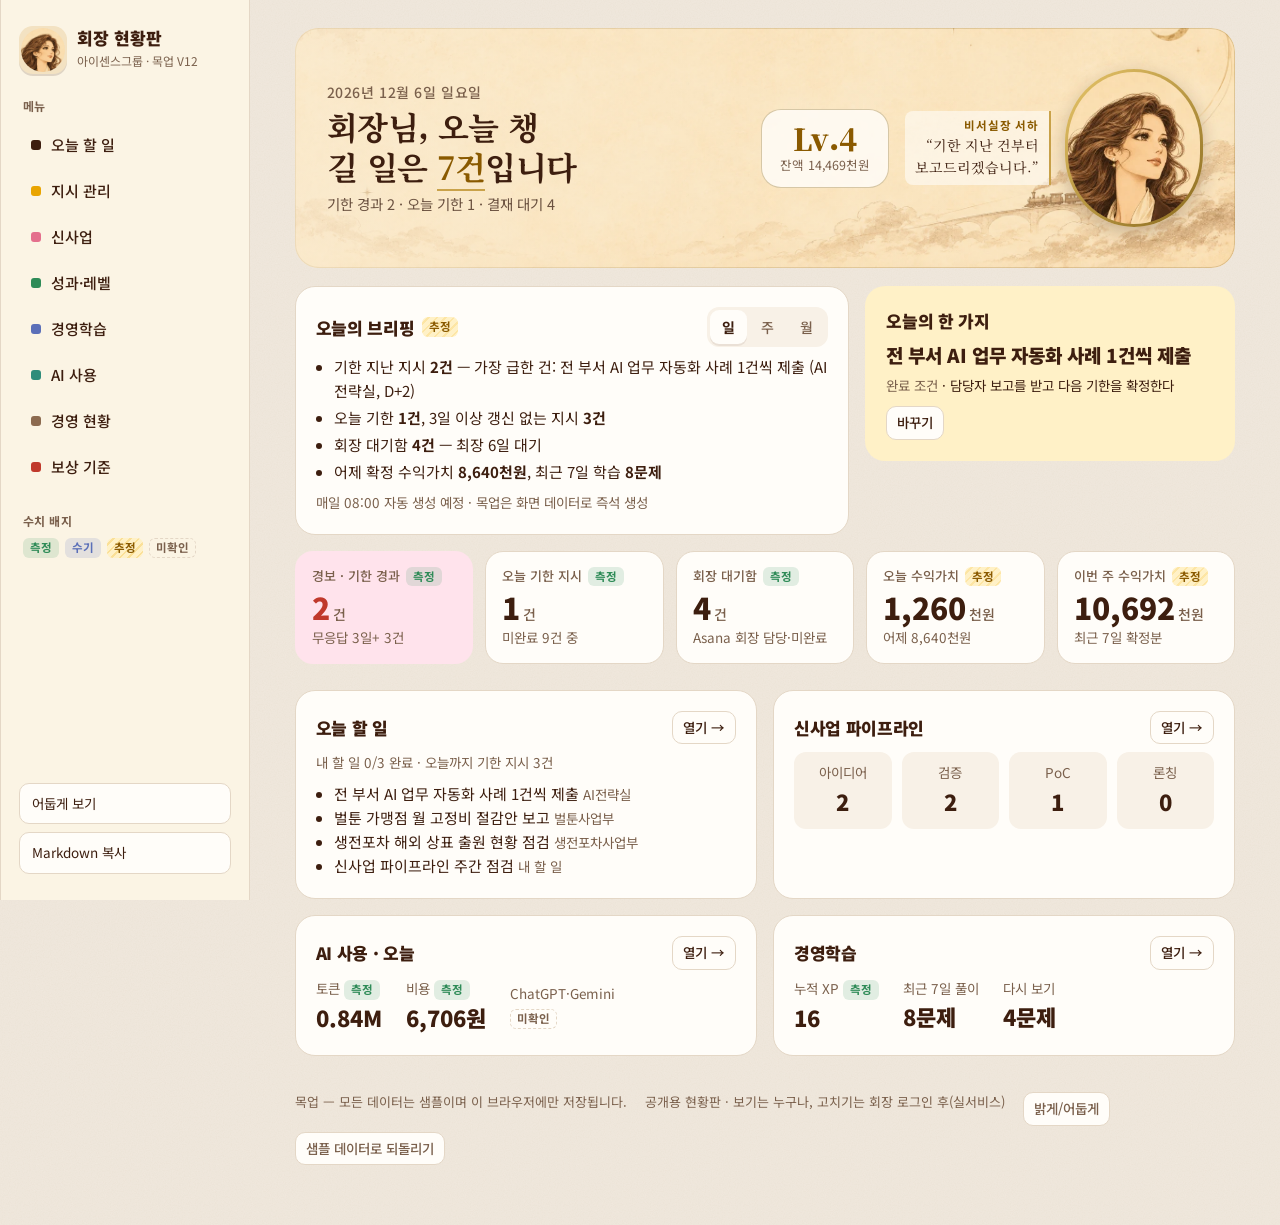
==== commit d6b68e03: "V12: 회장님 이미지로 메인 배경·프로필 교체 - 메인 머리말 배경: 세피아 기차 그림 (assets/hero-bg.webp) - 프로필: 로고·머리말·메뉴 안내에 사용 (ass" ====
--- a/index.html
+++ b/index.html
@@ -21,7 +21,7 @@
 <body>
 <div class="app">
   <aside class="side">
-    <div class="brand" data-act="tab" data-v="home" role="button" tabindex="0" title="메인 대시보드" style="cursor:pointer"><div class="logo" id="brandFace" aria-hidden="true"></div><div><b>회장 현황판</b><small>아이센스그룹 · 목업 V11</small></div></div>
+    <div class="brand" data-act="tab" data-v="home" role="button" tabindex="0" title="메인 대시보드" style="cursor:pointer"><div class="logo" id="brandFace" aria-hidden="true"></div><div><b>회장 현황판</b><small>아이센스그룹 · 목업 V12</small></div></div>
     <div><div class="side-label">메뉴</div><nav class="tabbar" id="tabbar" role="tablist" aria-label="모듈"></nav></div>
     <div><div class="side-label">수치 배지</div><div class="legend"><span class="b m">측정</span><span class="b h">수기</span><span class="b e">추정</span><span class="b u">미확인</span></div></div>
     <div class="side-foot">
--- a/css/style.css
+++ b/css/style.css
@@ -229,33 +229,39 @@
 }
 @media (prefers-reduced-motion: reduce) { * { transition: none !important; animation: none !important; } }
 
+@media (prefers-color-scheme: dark) { :root:not([data-theme="light"]) .hello::before { background: linear-gradient(90deg, rgba(20,12,6,.35), rgba(20,12,6,.1)); } :root:not([data-theme="light"]) .hello { filter: brightness(.92); } }
+:root[data-theme="dark"] .hello { filter: brightness(.92); }
 /* ── V07: 진중한 톤 + 패션 일러스트 캐릭터 ── */
 body { background-image: url("data:image/svg+xml;utf8,<svg xmlns='http://www.w3.org/2000/svg' width='180' height='180'><filter id='n'><feTurbulence type='fractalNoise' baseFrequency='.85' numOctaves='2' stitchTiles='stitch'/><feColorMatrix values='0 0 0 0 .24 0 0 0 0 .12 0 0 0 0 .06 0 0 0 .05 0'/></filter><rect width='100%' height='100%' filter='url(%23n)'/></svg>"); }
 .main h2 { font-family: var(--serif); font-weight: 700; letter-spacing: -.01em; }
-.hello { position: relative; overflow: hidden; background: var(--heroDeep); color: var(--heroInk); padding: 28px 30px 0; grid-template-columns: minmax(0, 1fr) auto auto; align-items: end; min-height: 220px; }
-.hello::before { content: ""; position: absolute; inset: 10px; border: 1px solid var(--heroRule); border-radius: 16px; pointer-events: none; }
-.hello > div:first-of-type { position: relative; z-index: 1; padding-bottom: 30px; align-self: center; }
-.hello .date { color: var(--heroSub); letter-spacing: .04em; }
-.hello h1 { font-family: var(--serif); font-weight: 600; color: var(--heroInk); }
-.hello h1 em { background: none; color: var(--gold); border-bottom: 2px solid var(--gold); }
-.hello .hsub { color: var(--heroSub); }
-.hello .lvbadge { position: relative; z-index: 1; align-self: center; background: transparent; border: 1px solid var(--heroRule); box-shadow: none; color: var(--heroInk); }
-.hello .lvbadge .lv { font-family: var(--serif); color: var(--gold); }
-.hello .lvbadge small { color: var(--heroSub); }
-.hero-char { position: relative; z-index: 1; display: flex; align-items: flex-end; gap: 6px; margin-bottom: -4px; }
-.caption { margin-bottom: 96px; font-family: var(--serif); font-size: 14px; line-height: 1.55; color: var(--heroInk); text-align: right; border-right: 2px solid var(--gold); padding-right: 10px; }
-.caption small { display: block; font-family: var(--sans); font-size: 11.5px; letter-spacing: .08em; color: var(--gold); font-weight: 700; }
+.hello { position: relative; overflow: hidden; background: #F3E2C2 var(--hero-img) right bottom / cover no-repeat; color: var(--ink); padding: 30px 32px; grid-template-columns: minmax(0, 1fr) auto auto; align-items: center; min-height: 240px; box-shadow: inset 0 0 0 1px rgba(138,106,30,.25); }
+.hello::before { content: ""; position: absolute; inset: 0; background: linear-gradient(90deg, rgba(250,240,220,.55) 0%, rgba(250,240,220,.15) 55%, rgba(250,240,220,0) 100%); pointer-events: none; }
+.hello > * { position: relative; z-index: 1; }
+.hello .date { color: #7A604C; letter-spacing: .04em; }
+.hello h1 { font-family: var(--serif); font-weight: 700; color: #3D1E0F; }
+.hello h1 em { background: none; color: #8A5A00; border-bottom: 2px solid #C9A24A; }
+.hello .hsub { color: #6B5240; }
+.hello .lvbadge { background: rgba(255,253,249,.82); border: 1px solid rgba(138,106,30,.35); box-shadow: none; color: #3D1E0F; backdrop-filter: blur(2px); }
+.hello .lvbadge .lv { font-family: var(--serif); color: #8A5A00; }
+.hello .lvbadge small { color: #7A604C; }
+.hero-char { display: flex; align-items: center; gap: 14px; }
+.portrait-frame { border-radius: 50% / 46%; padding: 3px; background: linear-gradient(135deg, #E8C66A, #8A6A1E); box-shadow: 0 6px 18px rgba(61,30,15,.25); line-height: 0; overflow: hidden; }
+.portrait-frame img { width: 132px; height: 152px; object-fit: cover; object-position: center 20%; border-radius: 50% / 46%; display: block; }
+.caption { font-family: var(--serif); font-size: 14px; line-height: 1.55; color: #3D1E0F; text-align: right; border-right: 2px solid #C9A24A; padding-right: 10px; background: rgba(255,253,249,.6); border-radius: 8px 0 0 8px; padding: 6px 10px; }
+.caption small { display: block; font-family: var(--sans); font-size: 11.5px; letter-spacing: .08em; color: #8A5A00; font-weight: 700; }
+.avatar-img { border-radius: 50%; object-fit: cover; object-position: center 22%; flex: none; box-shadow: 0 0 0 2px var(--gold); background: #F3E2C2; display: block; }
 .mascot { display: block; flex: none; }
-.guide { display: flex; align-items: center; gap: 16px; background: var(--paper); border: var(--hair); border-left: 3px solid var(--gold); border-radius: 14px; padding: 8px 18px 0; }
+.guide { display: flex; align-items: center; gap: 16px; background: var(--paper); border: var(--hair); border-left: 3px solid var(--gold); border-radius: 14px; padding: 12px 18px; }
 .guide .mascot { margin-bottom: -2px; }
-.guide p { margin: 0 0 8px; font-size: 14px; line-height: 1.55; }
+.guide p { margin: 0; font-size: 14px; line-height: 1.55; }
 .guide b { font-family: var(--serif); font-size: 15px; }
-.brand .logo { background: #2B1A10; overflow: hidden; }
+.brand .logo { background: #F3E2C2; overflow: hidden; }
+.brand .logo .avatar-img { box-shadow: none; }
 @media (max-width: 900px) {
   .hello { grid-template-columns: minmax(0, 1fr) auto; padding: 22px 20px 0; min-height: 0; }
   .hello .lvbadge { grid-column: 1; grid-row: 2; justify-self: start; margin-bottom: 18px; }
   .hello > div:first-of-type { padding-bottom: 6px; }
   .hero-char { grid-column: 2; grid-row: 1 / 3; align-self: end; }
-  .hero-char .mascot { width: 72px; height: 154px; }
+  .portrait-frame img { width: 84px; height: 98px; }
   .caption { display: none; }
 }
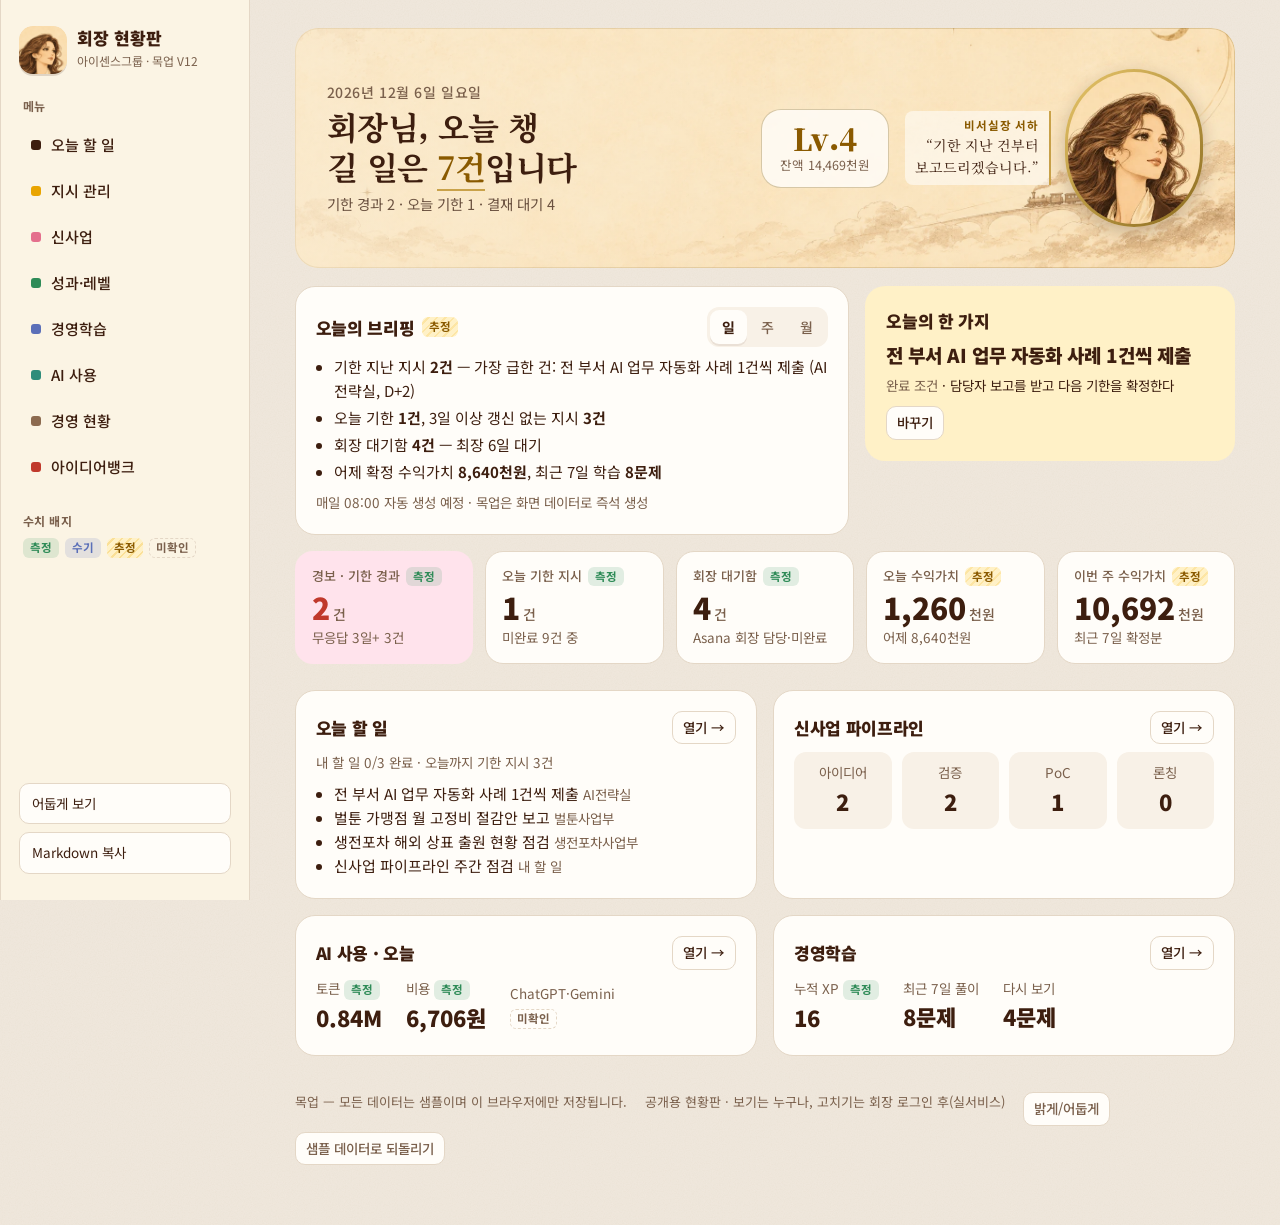
==== commit 6b3add91: "아이디어뱅크 메뉴 추가, 보상 기준은 성과·레벨 버튼으로 이동 - 사이드 메뉴에서 보상 기준을 빼고 아이디어뱅크를 넣음(#rules 링크는 그대로 열리고 성과·레벨이 켜진 상태로 " ====
--- a/index.html
+++ b/index.html
@@ -17,6 +17,7 @@
 <link rel="stylesheet" href="css/views/ai.css">
 <link rel="stylesheet" href="css/views/ops.css">
 <link rel="stylesheet" href="css/views/rules.css">
+<link rel="stylesheet" href="css/views/ideabank.css">
 </head>
 <body>
 <div class="app">
@@ -51,5 +52,6 @@
 <script src="js/views/ai.js"></script>
 <script src="js/views/ops.js"></script>
 <script src="js/views/rules.js"></script>
+<script src="js/views/ideabank.js"></script>
 </body>
 </html>
--- a/css/style.css
+++ b/css/style.css
@@ -265,3 +265,6 @@
   .portrait-frame img { width: 84px; height: 98px; }
   .caption { display: none; }
 }
+/* V12.1: 사이드바 프로필 — 원형 테두리 없이 네모 칸을 사진으로 꽉 채움 */
+.brand .logo { padding: 0; background: none; }
+.brand .logo .avatar-img { width: 100% !important; height: 100% !important; border-radius: inherit; box-shadow: none; object-fit: cover; object-position: center 18%; }
--- a/css/views/directives.css
+++ b/css/views/directives.css
@@ -97,7 +97,6 @@
 .dir-color input[type=color] { width: 52px; height: 40px; padding: 3px; border: 1.5px solid var(--line); border-radius: 10px; background: var(--paper); cursor: pointer; }
 
 /* 상세 창 */
-body.dir-lock { overflow: hidden; }
 .dir-dlg-back { position: fixed; inset: 0; z-index: 15; background: rgba(20, 10, 4, .5); display: flex; align-items: flex-start; justify-content: center; padding: max(24px, env(safe-area-inset-top, 0px)) 16px 24px; overflow-y: auto; }
 .dir-dlg { background: var(--paper); border: var(--hair); border-radius: 20px; width: 100%; max-width: 720px; padding: 20px; display: flex; flex-direction: column; gap: 14px; box-shadow: 0 10px 40px rgba(0,0,0,.25); }
 .dir-dlg:focus { outline: none; }
@@ -149,3 +148,224 @@
   .dir-org-row { grid-template-columns: minmax(0, 1fr) 46px; grid-template-areas: "o p" "b b" "m m"; }
 }
 .dir-tl-row .pill { border: 1px solid var(--line); }
+
+/* 실데이터: 종류 배지·목표 진척·연결 상태 */
+.dir-src { display: inline-block; font-size: 11.5px; font-weight: 700; padding: 1px 7px; border-radius: 6px; margin: 0 6px 3px 0; vertical-align: 1px; white-space: nowrap; }
+.dir-src.asana { background: var(--pinkSoft); color: var(--crit); }
+.dir-src.goal_c { background: var(--ink); color: var(--bg); }
+.dir-src.goal_d { background: var(--goldSoft); color: var(--goldInk); }
+.dir-gbar { display: grid; grid-template-columns: minmax(60px, 1fr) auto; gap: 8px; align-items: center; margin-top: 6px; max-width: 420px; }
+.dir-gbar .bar { display: block; position: relative; height: 8px; overflow: visible; }
+.dir-gbar .bar > i { border-radius: 99px; }
+.dir-gbar .bar > b { position: absolute; top: -3px; width: 2px; height: 14px; background: var(--ink); border-radius: 1px; transform: translateX(-1px); }
+.dir-gbar.warn .bar > i { background: var(--warn); }
+.dir-gbar.bad .bar > i { background: var(--crit); }
+.dir-sync.na { background: var(--paper2); color: var(--sub); }
+.dir-sync.bad { background: var(--crit); color: #fff; }
+.dir-syncbar.live { border-color: var(--ok); }
+.dir-syncbar.live .dir-asana { background: radial-gradient(circle, var(--ok) 0 45%, transparent 46%); }
+.dir-err { flex-basis: 100%; color: var(--crit); }
+.dir-loading { display: flex; gap: 14px; align-items: center; }
+.dir-spin { width: 26px; height: 26px; flex: none; border-radius: 50%; border: 3px solid var(--line); border-top-color: var(--gold); animation: dir-spin 1s linear infinite; }
+@keyframes dir-spin { to { transform: rotate(360deg); } }
+.dir-srcseg { align-self: flex-start; max-width: 100%; overflow-x: auto; }
+.dir-srcseg .num { font-size: 12px; color: var(--sub); margin-left: 2px; }
+.dir-tl-group.none { border-style: dashed; }
+
+/* 오른쪽 상세 패널 (Asana 작업 상세 배치) */
+.dir-pane { position: fixed; top: 0; right: 0; bottom: 0; width: min(660px, 100vw); z-index: 15; background: var(--paper); border-left: var(--hair); box-shadow: -12px 0 32px rgba(20, 10, 4, .16); display: flex; flex-direction: column; padding-top: env(safe-area-inset-top, 0px); }
+.dir-pane.enter { animation: dir-slide .16s ease-out; } /* 처음 열 때만 */
+.dir-pane:focus { outline: none; }
+@keyframes dir-slide { from { transform: translateX(24px); opacity: .6; } to { transform: none; opacity: 1; } }
+.dir-pane-bar { display: flex; align-items: center; gap: 6px; padding: 10px 16px; padding-right: max(16px, env(safe-area-inset-right, 0px)); border-bottom: 1px solid var(--line); background: var(--paper); }
+.dir-pane-sp { flex: 1; }
+.dir-donebtn { display: inline-flex; align-items: center; gap: 6px; border: 1.5px solid var(--line); background: var(--paper); border-radius: 8px; padding: 6px 12px; font-size: 14px; font-weight: 500; cursor: pointer; color: var(--ink); }
+.dir-donebtn span { display: inline-grid; place-items: center; width: 18px; height: 18px; border-radius: 50%; border: 1.5px solid var(--sub); font-size: 11px; color: var(--sub); }
+.dir-donebtn:hover { border-color: var(--ok); color: var(--ok); }
+.dir-donebtn:hover span { border-color: var(--ok); color: var(--ok); }
+.dir-donebtn.on { background: rgba(46,139,87,.14); border-color: var(--ok); color: var(--ok); font-weight: 700; }
+.dir-donebtn.on span { background: var(--ok); border-color: var(--ok); color: #fff; }
+.dir-iconbtn { border: 0; background: none; border-radius: 8px; padding: 7px 10px; cursor: pointer; font-size: 14px; color: var(--sub); text-decoration: none; white-space: nowrap; }
+.dir-iconbtn:hover, .dir-iconbtn[aria-pressed="true"] { background: var(--paper2); color: var(--ink); }
+.dir-pane-body { flex: 1; overflow-y: auto; padding: 18px 24px 24px; padding-right: max(24px, env(safe-area-inset-right, 0px)); display: flex; flex-direction: column; gap: 16px; }
+.dir-donebanner { margin: -18px -24px 0; padding: 9px 24px; background: rgba(46,139,87,.14); color: var(--ok); font-size: 14px; font-weight: 700; }
+.dir-pane-kind { gap: 6px; }
+.dir-pane-kind:empty { display: none; }
+.main .dir-pane-title, .dir-pane-title { font-family: var(--sans); font-size: 23px; font-weight: 700; line-height: 1.4; letter-spacing: -.01em; margin: -4px 0 0; overflow-wrap: anywhere; }
+.dir-fields { display: flex; flex-direction: column; }
+.dir-f { display: grid; grid-template-columns: 112px minmax(0, 1fr); gap: 12px; align-items: center; min-height: 42px; padding: 4px 0; }
+.dir-f .k { font-size: 13.5px; color: var(--sub); }
+.dir-f .v { min-width: 0; overflow-wrap: anywhere; }
+.dir-f .dir-gbar { margin-top: 0; }
+.dir-who { display: inline-flex; align-items: center; gap: 8px; }
+.dir-who small { display: block; color: var(--sub); font-size: 12.5px; line-height: 1.2; }
+.dir-av { display: inline-grid; place-items: center; width: 28px; height: 28px; border-radius: 50%; background: var(--goldSoft); color: var(--goldInk); font-size: 13px; font-weight: 700; flex: none; }
+.dir-composer-foot .dir-av { width: 22px; height: 22px; font-size: 11px; margin-left: -4px; border: 2px solid var(--paper); }
+.dir-due { display: inline-flex; align-items: center; gap: 10px; }
+.dir-inline { width: auto !important; max-width: 100%; border-color: transparent !important; background: transparent !important; padding: 5px 8px !important; border-radius: 8px; cursor: pointer; }
+.dir-inline:hover, .dir-inline:focus { border-color: var(--line) !important; background: var(--paper) !important; }
+.dir-proj { display: inline-flex; flex-wrap: wrap; align-items: center; gap: 6px 8px; }
+.dir-proj-name { font-size: 14px; }
+.dir-proj select { width: auto; padding: 4px 8px; }
+.dir-sec h4, .dir-feed h4 { margin: 0 0 8px; font-size: 15px; font-weight: 700; }
+.dir-notes { white-space: pre-wrap; font-size: 15px; line-height: 1.65; overflow-wrap: anywhere; padding: 10px 12px; border: 1px solid var(--line); border-radius: 10px; }
+.dir-subs { list-style: none; margin: 0; padding: 0; border-top: 1px solid var(--line); }
+.dir-subs li { display: flex; align-items: center; gap: 8px; padding: 8px 2px; border-bottom: 1px solid var(--line); font-size: 14.5px; }
+.dir-subs li small { margin-left: auto; color: var(--sub); }
+.dir-subs li.done { color: var(--sub); text-decoration: line-through; }
+.dir-chk { display: inline-grid; place-items: center; width: 16px; height: 16px; border-radius: 50%; border: 1.5px solid var(--sub); font-size: 10px; flex: none; }
+.dir-subs li.done .dir-chk { background: var(--ok); border-color: var(--ok); color: #fff; }
+.dir-feed { margin: 0 -24px -24px; padding: 16px 24px 24px; background: var(--paper2); border-top: 1px solid var(--line); flex: 1; }
+.dir-feed ul { list-style: none; margin: 0; padding: 0; display: flex; flex-direction: column; gap: 10px; }
+.dir-st { display: flex; gap: 10px; align-items: flex-start; }
+.dir-st.c > div { flex: 1; min-width: 0; }
+.dir-st.c .h { display: flex; gap: 8px; align-items: baseline; flex-wrap: wrap; }
+.dir-st.c .t { white-space: pre-wrap; overflow-wrap: anywhere; font-size: 14.5px; margin-top: 2px; }
+.dir-st.s { color: var(--sub); }
+.dir-st.s .small { line-height: 1.5; }
+.dir-dot { width: 8px; height: 8px; border-radius: 50%; background: var(--line); margin: 6px 10px 0; flex: none; }
+.dir-dot.local { background: var(--gold); }
+.dir-composer { border-top: 1px solid var(--line); padding: 10px 16px calc(10px + env(safe-area-inset-bottom, 0px)); padding-right: max(16px, env(safe-area-inset-right, 0px)); display: grid; grid-template-columns: auto minmax(0, 1fr); gap: 8px 10px; background: var(--paper); }
+.dir-composer textarea { min-height: 44px; resize: vertical; }
+.dir-composer-foot { grid-column: 2; display: flex; justify-content: space-between; align-items: center; gap: 8px; }
+.dir-composer-foot .small { display: inline-flex; align-items: center; gap: 6px; }
+.dir-tbl tr.dir-sel td { background: var(--goldSoft); }
+.dir-tbl tr.dir-sel td:first-child { box-shadow: inset 3px 0 0 var(--gold); }
+.card.dir-sel { border-color: var(--gold); box-shadow: inset 0 0 0 1px var(--gold); }
+@media (min-width: 1700px) {
+  body.dir-lock .main { padding-right: calc(min(660px, 100vw) + 16px); max-width: none; }
+}
+@media (max-width: 760px) {
+  body.dir-lock { overflow: hidden; }
+  .dir-pane { width: 100vw; border-left: 0; }
+  .dir-pane-body { padding: 14px 16px 20px; }
+  .dir-donebanner { margin: -14px -16px 0; padding: 9px 16px; }
+  .dir-feed { margin: 0 -16px -20px; padding: 14px 16px 20px; }
+  .dir-f { grid-template-columns: 88px minmax(0, 1fr); }
+  .dir-pane-title { font-size: 20px; }
+  .dir-pane-bar .dir-iconbtn { padding: 7px 8px; }
+}
+
+/* 필터 아래 탭: 태스크 · 조직별 이행률 · 태그 관리 */
+.dir-tabs { display: flex; gap: 2px; border-bottom: 2px solid var(--line); overflow-x: auto; scrollbar-width: none; }
+.dir-tabs button { border: 0; background: none; padding: 10px 16px; margin-bottom: -2px; border-bottom: 3px solid transparent; font-size: 15px; font-weight: 500; color: var(--sub); cursor: pointer; white-space: nowrap; }
+.dir-tabs button:hover { color: var(--ink); }
+.dir-tabs button[aria-selected="true"] { color: var(--ink); font-weight: 700; border-bottom-color: var(--gold); }
+.dir-tabs .num { font-size: 12.5px; color: var(--sub); margin-left: 2px; }
+
+/* 전사 지시 탭 */
+.cw-wrap { padding: 16px 20px; }
+.cw-new { border-color: var(--gold); }
+.cw-form { margin-top: 10px; }
+.cw-cards { display: grid; grid-template-columns: repeat(auto-fill, minmax(min(100%, 240px), 1fr)); gap: 10px; }
+.cw-card { display: flex; flex-direction: column; gap: 8px; text-align: left; background: var(--paper); border: var(--hair); border-radius: 16px; padding: 14px; cursor: pointer; color: var(--ink); min-width: 0; }
+.cw-card:hover { border-color: var(--gold); }
+.cw-card.on { border-color: var(--gold); box-shadow: inset 0 0 0 2px var(--gold); }
+.cw-card b { font-size: 15.5px; line-height: 1.4; }
+.cw-card .bar { display: block; }
+.cw-dhead { display: flex; flex-wrap: wrap; gap: 10px; justify-content: space-between; align-items: flex-start; }
+.cw-dhead h3 { font-size: 19px; }
+.cw-confirm { margin-top: 10px; }
+.cw-kpis { display: grid; grid-template-columns: repeat(5, minmax(0, 1fr)); gap: 8px; margin: 14px 0 6px; }
+.cw-kpis > div { background: var(--paper2); border-radius: 12px; padding: 10px 12px; display: flex; flex-direction: column; min-width: 0; }
+.cw-kpis b { font-size: 24px; font-weight: 900; line-height: 1.2; }
+.cw-kpis b small { font-size: 13px; font-weight: 500; color: var(--sub); margin-left: 2px; }
+.cw-kpis b.ok { color: var(--ok); } .cw-kpis b.warn { color: var(--warn); }
+.cw-depts { margin: 8px 0; }
+.cw-depts summary { cursor: pointer; color: var(--goldInk); font-weight: 700; padding: 4px 0; }
+.cw-filters { margin-top: 10px; grid-template-columns: repeat(auto-fit, minmax(150px, 1fr)); }
+.dir-spin.sm { display: inline-block; width: 14px; height: 14px; border-width: 2px; vertical-align: -2px; margin-right: 4px; }
+@media (max-width: 760px) {
+  .cw-kpis { grid-template-columns: repeat(3, minmax(0, 1fr)); }
+  .cw-tbl td[data-label="이름"] { grid-column: 1 / -1; }
+}
+.dir-av.photo { background: #F3E2C2; overflow: hidden; }
+.dir-av.photo img { width: 100%; height: 100%; object-fit: cover; object-position: center 18%; display: block; }
+
+/* 완료 알림 → 확인 → Slack 칭찬 */
+.dir-acks { border-color: var(--ok); background: linear-gradient(0deg, var(--paper), var(--paper)), var(--paper); }
+.dir-acks h3 .num { color: var(--ok); }
+.dir-ack-list { display: grid; grid-template-columns: repeat(auto-fill, minmax(min(100%, 340px), 1fr)); gap: 10px; margin-top: 10px; }
+.dir-ack { display: flex; flex-direction: column; gap: 8px; border: 1.5px solid var(--line); border-radius: 14px; padding: 12px; background: var(--paper2); min-width: 0; }
+.dir-ack-h { display: flex; gap: 10px; align-items: flex-start; }
+.dir-ack-ck { flex: none; display: inline-grid; place-items: center; width: 22px; height: 22px; border-radius: 50%; background: var(--ok); color: #fff; font-size: 12px; font-weight: 700; margin-top: 2px; }
+.dir-ack .dir-who { gap: 6px; }
+.dir-ack .dir-av { width: 22px; height: 22px; font-size: 11px; }
+.dir-ack textarea { min-height: 76px; background: var(--paper); }
+
+/* AI 리포트 줄·패널, 태스크 삭제 */
+.dir-repline { display: flex; align-items: center; gap: 6px; margin-top: 6px; flex-wrap: wrap; }
+.dir-repbtn { border: 1px dashed var(--line); background: var(--paper); border-radius: 999px; padding: 2px 10px; font-size: 12.5px; color: var(--sub); cursor: pointer; }
+.dir-repbtn b { color: var(--ink); margin-left: 2px; }
+.dir-repbtn.has { border-style: solid; border-color: var(--info); color: var(--info); }
+.dir-repbtn.has b { color: var(--info); }
+.dir-repbtn:hover { border-color: var(--gold); color: var(--goldInk); }
+.dir-panetabs { display: flex; gap: 2px; border-bottom: 2px solid var(--line); margin-top: -4px; }
+.dir-panetabs button { border: 0; background: none; padding: 8px 12px; margin-bottom: -2px; border-bottom: 3px solid transparent; font-size: 14.5px; color: var(--sub); cursor: pointer; }
+.dir-panetabs button[aria-selected="true"] { color: var(--ink); font-weight: 700; border-bottom-color: var(--gold); }
+.dir-rep { display: flex; flex-direction: column; gap: 12px; }
+.dir-repmake select { width: auto; }
+.dir-replist { display: flex; flex-direction: column; gap: 8px; }
+.dir-repitem { border: 1px solid var(--line); border-radius: 12px; background: var(--paper); }
+.dir-repitem > summary { cursor: pointer; display: flex; flex-wrap: wrap; gap: 4px 8px; align-items: center; padding: 10px 12px; list-style: none; }
+.dir-repitem > summary::-webkit-details-marker { display: none; }
+.dir-repitem > summary b { flex: 1 1 200px; min-width: 0; }
+.dir-repitem[open] > summary { border-bottom: 1px solid var(--line); }
+.dir-repitem .row { padding: 0 12px 10px; }
+.dir-repdoc { padding: 10px 14px; font-size: 14.5px; line-height: 1.7; overflow-wrap: anywhere; }
+.dir-repdoc.live { border: 1px dashed var(--gold); border-radius: 12px; background: var(--goldSoft); }
+.dir-repdoc h5 { font-size: 15px; margin: 10px 0 4px; }
+.dir-repdoc p { margin: 4px 0; }
+.dir-repdoc ul { margin: 4px 0; padding-left: 20px; }
+.dir-iconbtn.danger { color: var(--crit); }
+.dir-iconbtn.danger:hover { background: var(--pinkSoft); color: var(--crit); }
+.dir-delask { margin: 0; border-left: 3px solid var(--crit); }
+.dir-dangerbtn { background: var(--crit); border-color: var(--crit); color: #fff; font-weight: 700; }
+.dir-donebtn, .dir-iconbtn { white-space: nowrap; }
+@media (max-width: 520px) {
+  .dir-pane-bar { gap: 2px; padding-left: 10px; padding-right: max(10px, env(safe-area-inset-right, 0px)); }
+  .dir-pane-bar .dir-iconbtn { padding: 6px 6px; font-size: 13px; }
+  .dir-pane-bar [data-act="dirReload"] { display: none; }
+  .dir-donebtn { padding: 6px 9px; font-size: 13.5px; }
+}
+.dir-repsend { gap: 6px 8px; padding-top: 8px !important; border-top: 1px dashed var(--line); margin: 0 12px; padding-left: 0 !important; padding-right: 0 !important; }
+.dir-repsend .dir-link { margin-left: auto; }
+.dir-repsec { display: flex; flex-direction: column; gap: 8px; padding-top: 12px; border-top: 1px solid var(--line); }
+.dir-repsec h4 { margin: 0; font-size: 15px; }
+.dir-recs { display: flex; flex-direction: column; gap: 6px; }
+.dir-rec { border: 1.5px solid var(--line); border-radius: 12px; background: var(--paper); }
+.dir-rec.on { border-color: var(--gold); box-shadow: inset 0 0 0 1px var(--gold); }
+.dir-rec-h { width: 100%; display: flex; flex-direction: column; gap: 2px; text-align: left; border: 0; background: none; padding: 10px 12px; cursor: pointer; color: var(--ink); }
+.dir-rec-h:hover b { color: var(--goldInk); }
+.dir-rec-h b { font-size: 14.5px; }
+.dir-rec-body { padding: 0 12px 12px; display: flex; flex-direction: column; gap: 8px; }
+.dir-rec-body textarea { min-height: 110px; }
+.dir-repprompt { margin: 0; padding: 8px 14px 0; }
+
+/* 진행 기록 */
+.dir-repbtn.prog { border-color: var(--ok); color: var(--ok); }
+.dir-repbtn.prog b { color: var(--ok); }
+.dir-prog { display: flex; flex-direction: column; gap: 12px; }
+.dir-progboard { display: flex; flex-direction: column; gap: 10px; border-left: 2px solid var(--line); padding-left: 14px; margin-left: 4px; }
+.dir-progday { position: relative; background: var(--paper); border: 1px solid var(--line); border-radius: 12px; padding: 10px 12px; }
+.dir-progday::before { content: ""; position: absolute; left: -21px; top: 14px; width: 10px; height: 10px; border-radius: 50%; background: var(--gold); border: 2px solid var(--paper); }
+.dir-progday header { display: flex; flex-wrap: wrap; gap: 6px 8px; align-items: center; }
+.dir-progday ul { margin: 6px 0 0; padding-left: 18px; font-size: 14.5px; }
+.dir-progday details { margin-top: 6px; }
+.dir-progday details summary { cursor: pointer; color: var(--goldInk); }
+.dir-progsrc { list-style: none; padding-left: 0 !important; display: flex; flex-direction: column; gap: 6px; }
+.dir-progstat { display: inline-flex; gap: 6px; align-items: center; }
+.dir-aistat { color: var(--sub); }
+.dir-aistat.ok { color: var(--ok); font-weight: 700; }
+
+/* 비주얼 리포트 */
+.dir-visrow { display: flex; flex-wrap: wrap; gap: 6px 8px; align-items: center; padding: 8px 14px 0; }
+.dir-visbtn { border-color: var(--gold); color: var(--goldInk); }
+.dir-visual { position: fixed; inset: 0; z-index: 2000; display: flex; flex-direction: column; background: var(--paper); }
+.dir-visual[hidden] { display: none; }
+.dir-visual-bar { display: flex; align-items: center; gap: 8px; padding: 10px 16px; border-bottom: 1px solid var(--line); background: var(--paper); }
+.dir-visual-bar b { overflow: hidden; text-overflow: ellipsis; white-space: nowrap; min-width: 0; }
+.dir-visual-sp { flex: 1; }
+.dir-visual-msg { padding: 40px 16px; text-align: center; color: var(--sub); }
+.dir-visual-frame { flex: 1; width: 100%; border: 0; background: #fff; }
+body.dir-vis-open { overflow: hidden; }
--- a/css/views/ai.css
+++ b/css/views/ai.css
@@ -101,3 +101,17 @@
   .view-head .ai-seg { width: 100%; }
   .view-head .ai-seg button { flex: 1; }
 }
+
+/* 실데이터 조사 */
+.ai-real { border-left: 4px solid var(--line); }
+.ai-real.on { border-left-color: var(--ok); }
+.ai-real:not(.on) { background: var(--goldSoft); border-color: transparent; border-left: 4px solid var(--gold); }
+.ai-real-head { display: flex; flex-wrap: wrap; gap: 10px 16px; align-items: center; justify-content: space-between; }
+.ai-real-head > div:first-child { flex: 1 1 320px; min-width: 0; }
+.ai-real-head .btn.primary { min-height: 42px; padding: 8px 20px; font-size: 15.5px; }
+.ai-scan-msg { margin: 8px 0 0; color: var(--goldInk); font-weight: 500; }
+.ai-scan-msg:empty { display: none; }
+.ai-sess { margin-top: 10px; }
+.ai-sess > summary { cursor: pointer; color: var(--sub); }
+.ai-sess table { margin-top: 8px; }
+@media (max-width: 480px) { .ai-real-head .row, .ai-real-head .btn.primary { width: 100%; } }
--- a/css/views/ideabank.css
+++ b/css/views/ideabank.css
@@ -0,0 +1,77 @@
+/* 메뉴: ideabank — 주제 카드 · 썸네일 게시물. 공용 토큰만 사용 */
+.ib-kpis { display: grid; grid-template-columns: repeat(4, minmax(0, 1fr)); gap: 10px; }
+.ib-kpis > div { background: var(--paper); border: var(--hair); border-radius: 16px; padding: 12px 14px; display: flex; flex-direction: column; gap: 2px; min-width: 0; }
+.ib-kpis span { font-size: 13.5px; color: var(--sub); display: flex; gap: 6px; align-items: center; flex-wrap: wrap; }
+.ib-kpis b { font-size: 26px; font-weight: 900; }
+.ib-note, .ib-lab { font-size: 13.5px; color: var(--sub); font-weight: 500; }
+.ib-note { margin: 0; }
+
+/* 주제 카드 */
+.ib-grid { display: grid; grid-template-columns: repeat(auto-fill, minmax(260px, 1fr)); gap: 16px; }
+.ib-topic { all: unset; box-sizing: border-box; cursor: pointer; display: flex; flex-direction: column; background: var(--paper); border: var(--hair); border-top: 4px solid var(--c); border-radius: 18px; overflow: hidden; box-shadow: var(--shadow); transition: transform .12s, border-color .12s; min-width: 0; color: var(--ink); }
+.ib-topic:hover { transform: translateY(-2px); border-color: var(--c); }
+.ib-topic:focus-visible, .ib-post:focus-visible { outline: 3px solid var(--gold); outline-offset: 2px; }
+.ib-cover { display: grid; aspect-ratio: 16 / 9; background: var(--paper2); gap: 2px; overflow: hidden; }
+.ib-cover > span { display: block; min-height: 0; overflow: hidden; }
+.ib-cover.n2 { grid-template-columns: 1fr 1fr; }
+.ib-cover.n3 { grid-template-columns: 2fr 1fr; grid-template-rows: 1fr 1fr; }
+.ib-cover.n3 > span:first-child { grid-row: 1 / 3; }
+.ib-cover-empty { place-content: center; text-align: center; background: var(--paper2); border-bottom: 1px dashed var(--line); }
+.ib-cover-empty span { font-family: var(--serif); font-size: 22px; font-weight: 700; }
+.ib-cover-empty small { font-size: 13px; color: var(--sub); }
+.ib-svg { display: block; width: 100%; height: 100%; }
+.ib-tb { display: flex; flex-direction: column; gap: 6px; padding: 14px 16px 16px; }
+.ib-tt { font-family: var(--serif); font-size: 19px; font-weight: 700; line-height: 1.3; }
+.ib-desc { font-size: 15px; color: var(--sub); line-height: 1.5; }
+.ib-meta { display: flex; flex-wrap: wrap; gap: 6px 12px; align-items: center; font-size: 14px; color: var(--sub); }
+.ib-meta b { color: var(--ink); }
+.ib-fmts { display: flex; flex-wrap: wrap; gap: 4px; }
+
+/* 주제 상세 */
+.ib-sched { border-left: 4px solid var(--c); }
+.ib-sched-row { display: grid; grid-template-columns: repeat(4, minmax(0, 1fr)); gap: 8px; margin-top: 6px; }
+.ib-sched-row > div { background: var(--paper2); border-radius: 12px; padding: 10px 12px; display: flex; flex-direction: column; gap: 2px; min-width: 0; font-size: 15px; }
+.ib-prompt { margin: 10px 0 0; font-size: 15px; line-height: 1.6; display: flex; flex-direction: column; gap: 2px; }
+.ib-cron { display: inline-block; margin-top: 8px; font-family: var(--mono); font-size: 13px; background: var(--paper2); padding: 4px 8px; border-radius: 8px; overflow-wrap: anywhere; }
+.ib-danger { color: var(--crit); }
+.ib-confirm { margin-top: 10px; padding: 10px 12px; border-radius: 12px; background: var(--pinkSoft); display: flex; flex-wrap: wrap; gap: 8px; justify-content: space-between; align-items: center; font-size: 15px; }
+.ib-fs { border: 1px dashed var(--line); border-radius: 12px; padding: 8px 12px 10px; margin: 0; display: flex; flex-wrap: wrap; gap: 6px 14px; min-width: 0; }
+.ib-fs legend { font-size: 13px; color: var(--sub); padding: 0 4px; }
+.ib-ck { display: inline-flex; align-items: center; gap: 6px; font-size: 15px; min-height: 36px; cursor: pointer; }
+.ib-ck input, .ib-color input { width: 18px; height: 18px; accent-color: var(--gold); }
+.ib-color { display: inline-flex; align-items: center; cursor: pointer; }
+.ib-color input { position: absolute; opacity: 0; }
+.ib-color span { width: 30px; height: 30px; border-radius: 50%; border: 3px solid var(--paper); box-shadow: 0 0 0 1.5px var(--line); }
+.ib-color input:checked + span { box-shadow: 0 0 0 3px var(--ink); }
+.ib-color input:focus-visible + span { outline: 3px solid var(--gold); }
+.ib-seg { flex-wrap: wrap; margin-bottom: 12px; }
+.ib-seg button { min-height: 36px; }
+
+/* 게시물 카드 */
+.ib-posts { display: grid; grid-template-columns: repeat(auto-fill, minmax(230px, 1fr)); gap: 14px; }
+.ib-post { all: unset; box-sizing: border-box; cursor: pointer; display: flex; flex-direction: column; border: var(--hair); border-radius: 16px; overflow: hidden; background: var(--paper); min-width: 0; color: var(--ink); transition: transform .12s, border-color .12s; }
+.ib-post:hover { transform: translateY(-2px); border-color: var(--gold); }
+.ib-thumb { position: relative; display: block; aspect-ratio: 16 / 10; overflow: hidden; background: var(--paper2); }
+.ib-fbadge { position: absolute; left: 8px; bottom: 8px; font-size: 12.5px; font-weight: 700; padding: 2px 9px; border-radius: 999px; background: rgba(43,26,16,.78); color: #fff; }
+.ib-pb { display: flex; flex-direction: column; gap: 6px; padding: 12px 14px 14px; }
+.ib-pb > b { font-size: 15.5px; line-height: 1.4; }
+.ib-ps { font-size: 14.5px; color: var(--sub); line-height: 1.5; display: -webkit-box; -webkit-line-clamp: 2; -webkit-box-orient: vertical; overflow: hidden; }
+
+/* 상세 모달 */
+.ib-modal { position: fixed; inset: 0; z-index: 60; display: grid; place-items: center; padding: 16px; }
+.ib-back { position: absolute; inset: 0; background: rgba(26,18,12,.55); }
+.ib-sheet { position: relative; width: min(760px, 100%); max-height: calc(100vh - 32px); overflow: auto; background: var(--paper); border-radius: 20px; display: grid; grid-template-columns: 1.2fr 1fr; }
+.ib-big { aspect-ratio: 16 / 10; background: var(--paper2); }
+.ib-sheet-b { padding: 18px; display: flex; flex-direction: column; gap: 8px; align-items: flex-start; }
+.ib-sheet-b p { margin: 0; font-size: 15px; line-height: 1.6; }
+.ib-sheet-b .row { gap: 6px; flex-wrap: wrap; margin-top: 6px; }
+
+@media (max-width: 760px) {
+  .ib-kpis { grid-template-columns: repeat(2, minmax(0, 1fr)); }
+  .ib-sched-row { grid-template-columns: repeat(2, minmax(0, 1fr)); }
+  .ib-sheet { grid-template-columns: 1fr; }
+}
+@media (max-width: 480px) {
+  .ib-grid, .ib-posts { grid-template-columns: 1fr; }
+  .ib-kpis b { font-size: 22px; }
+}
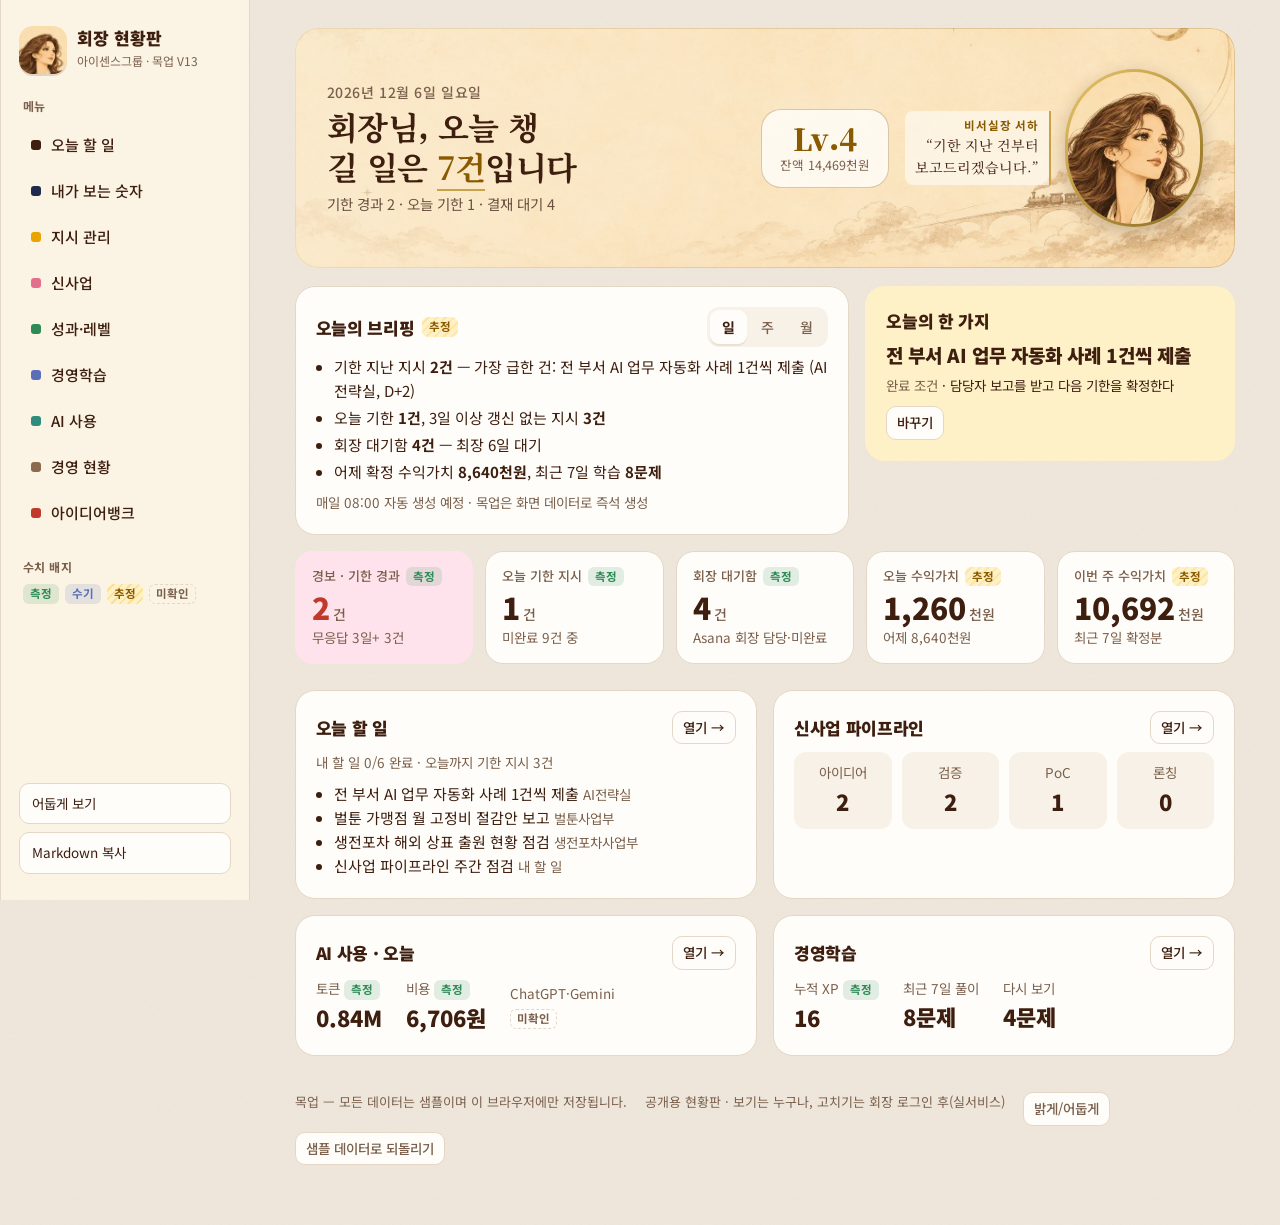
==== commit 32f2d09b: "V13: 하위 세션 브랜치 일괄 합치기, '내가 보는 숫자' 메뉴 뼈대 신설 Co-Authored-By: Claude Opus 5.5 <noreply@anthropic.com> C" ====
--- a/index.html
+++ b/index.html
@@ -18,11 +18,12 @@
 <link rel="stylesheet" href="css/views/ops.css">
 <link rel="stylesheet" href="css/views/rules.css">
 <link rel="stylesheet" href="css/views/ideabank.css">
+<link rel="stylesheet" href="css/views/numbers.css">
 </head>
 <body>
 <div class="app">
   <aside class="side">
-    <div class="brand" data-act="tab" data-v="home" role="button" tabindex="0" title="메인 대시보드" style="cursor:pointer"><div class="logo" id="brandFace" aria-hidden="true"></div><div><b>회장 현황판</b><small>아이센스그룹 · 목업 V12</small></div></div>
+    <div class="brand" data-act="tab" data-v="home" role="button" tabindex="0" title="메인 대시보드" style="cursor:pointer"><div class="logo" id="brandFace" aria-hidden="true"></div><div><b>회장 현황판</b><small>아이센스그룹 · 목업 V13</small></div></div>
     <div><div class="side-label">메뉴</div><nav class="tabbar" id="tabbar" role="tablist" aria-label="모듈"></nav></div>
     <div><div class="side-label">수치 배지</div><div class="legend"><span class="b m">측정</span><span class="b h">수기</span><span class="b e">추정</span><span class="b u">미확인</span></div></div>
     <div class="side-foot">
@@ -53,5 +54,6 @@
 <script src="js/views/ops.js"></script>
 <script src="js/views/rules.js"></script>
 <script src="js/views/ideabank.js"></script>
+<script src="js/views/numbers.js"></script>
 </body>
 </html>
--- a/css/views/today.css
+++ b/css/views/today.css
@@ -1,95 +1,119 @@
 /* 메뉴: today — 이 메뉴 전용 스타일. 공용 토큰(var(--paper) 등)만 사용 */
-.td-panel { margin: 16px 0; }
 .td-head { display: flex; flex-wrap: wrap; gap: 8px 12px; align-items: center; justify-content: space-between; margin-bottom: 10px; }
 .td-head h3 { display: flex; align-items: center; gap: 8px; flex-wrap: wrap; }
+.sr { position: absolute; width: 1px; height: 1px; overflow: hidden; clip: rect(0 0 0 0); white-space: nowrap; }
+
+/* ── 맨 위: 오늘의 회의·일정 ── */
+.td-meet-wrap { margin: 14px 0 16px; }
+.td-meet-wrap .td-head { margin-bottom: 8px; }
+.td-meet-strip { display: grid; grid-template-columns: 32px minmax(0, 1fr) 32px; gap: 6px; align-items: stretch; }
+.td-arrow { border: var(--hair); background: var(--paper); border-radius: 10px; cursor: pointer; color: var(--sub); font-size: 12px; padding: 0; }
+.td-arrow:hover { border-color: var(--gold); color: var(--ink); }
+.td-meets { --per: 8; list-style: none; margin: 0; padding: 0; display: grid; grid-auto-flow: column; grid-auto-columns: calc((100% - (var(--per) - 1) * 8px) / var(--per)); gap: 8px; overflow-x: auto; scroll-snap-type: x mandatory; scrollbar-width: none; }
+.td-meets::-webkit-scrollbar { display: none; }
+.td-meets li { scroll-snap-align: start; min-width: 0; }
+.td-meet { width: 100%; height: 100%; text-align: left; display: flex; flex-direction: column; gap: 3px; padding: 9px 10px; border: var(--hair); border-radius: 14px; background: var(--paper); cursor: pointer; min-height: 96px; }
+.td-meet:hover { border-color: var(--gold); }
+.td-meet-time { font-weight: 900; font-size: 15px; }
+.td-meet-title { font-size: 13.5px; font-weight: 700; line-height: 1.35; display: -webkit-box; -webkit-line-clamp: 2; -webkit-box-orient: vertical; overflow: hidden; overflow-wrap: anywhere; }
+.td-meet-foot { margin-top: auto; display: flex; justify-content: space-between; gap: 4px; font-size: 12px; color: var(--sub); }
+.td-meet-foot b { color: var(--goldInk); }
+.td-meet.past { opacity: .5; }
+.td-meet.next { background: var(--goldSoft); border-color: var(--gold); }
+.td-meet.live { background: var(--gold); border-color: var(--gold); color: #3D1E0F; }
+.td-meet.live .td-meet-foot, .td-meet.live .td-meet-foot b { color: #3D1E0F; }
+.td-meet.req { border-style: dashed; border-color: var(--pink); }
+
+/* 팝업 */
+.td-modal { position: fixed; inset: 0; z-index: 30; background: rgba(20,10,4,.45); display: grid; place-items: center; padding: 16px; }
+.td-modal-card { position: relative; width: min(520px, 100%); max-height: calc(100vh - 32px); overflow-y: auto; background: var(--paper); color: var(--ink); border-radius: 20px; padding: 24px; border: var(--hair); }
+.td-modal-card h3 { font-family: var(--serif); font-size: 22px; margin: 2px 0 12px; padding-right: 36px; }
+.td-modal-time { font-size: 15px; font-weight: 900; color: var(--goldInk); }
+.td-x { position: absolute; top: 14px; right: 14px; width: 36px; height: 36px; border-radius: 10px; border: var(--hair); background: var(--paper); cursor: pointer; }
+.td-dl { display: grid; grid-template-columns: 52px minmax(0, 1fr); gap: 6px 10px; margin: 0; }
+.td-dl dt { color: var(--sub); font-size: 14px; }
+.td-dl dd { margin: 0; }
+.td-warn { color: var(--crit); }
+.td-quote { margin: 4px 0 0; padding: 8px 12px; border-left: 3px solid var(--gold); background: var(--paper2); border-radius: 0 10px 10px 0; font-size: 14.5px; overflow-wrap: anywhere; }
+
+/* ── 본문: 왼쪽 할 일 / 오른쪽 완료·지시 ── */
+.td-layout { display: grid; grid-template-columns: minmax(0, 1.35fr) minmax(0, 1fr); gap: 16px; align-items: start; }
+.td-right { display: flex; flex-direction: column; gap: 16px; min-width: 0; }
+
+.td-cats { display: flex; flex-wrap: wrap; gap: 6px; margin-bottom: 12px; }
+.td-cats button { border: var(--hair); background: var(--paper); border-radius: 999px; padding: 5px 12px; cursor: pointer; font-size: 14px; color: var(--sub); font-weight: 500; }
+.td-cats button[aria-selected="true"] { background: var(--ink); border-color: var(--ink); color: var(--paper); font-weight: 700; }
+.td-cats .num { font-weight: 700; margin-left: 2px; }
 .td-sort { flex-wrap: wrap; }
 .td-sort button { font-size: 13.5px; padding: 6px 10px; }
 
-/* 진행 막대 */
-.td-prog { display: flex; flex-direction: column; gap: 6px; margin-bottom: 14px; }
+.td-prog { display: flex; flex-direction: column; gap: 6px; margin-bottom: 12px; }
 .td-prog-txt { display: flex; flex-wrap: wrap; gap: 4px 18px; color: var(--sub); }
 .td-prog-txt b { color: var(--ink); }
+.td-sync { display: flex; flex-wrap: wrap; gap: 6px 12px; align-items: center; justify-content: space-between; background: var(--paper2); border-radius: 12px; padding: 8px 12px; margin-bottom: 8px; color: var(--sub); }
+.td-sync b { color: var(--ink); }
 
-/* 어제 못 끝낸 일 */
-.td-carry { display: flex; flex-wrap: wrap; gap: 8px 12px; align-items: center; justify-content: space-between; background: var(--goldSoft); border-radius: 12px; padding: 10px 14px; margin-bottom: 12px; font-size: 14.5px; }
+.td-add { display: grid; grid-template-columns: minmax(0, 1fr) 100px 120px auto; gap: 10px; align-items: end; padding: 12px; border: 1.5px dashed var(--line); border-radius: 14px; margin: 4px 0 6px; }
+.td-add .btn { height: 42px; }
+.td-sec { font-weight: 900; font-size: 15px; margin: 14px 0 8px; display: flex; gap: 6px; align-items: center; }
+.td-sec .num { font-size: 13px; background: var(--paper2); border-radius: 99px; padding: 0 8px; color: var(--sub); }
+.td-sec.later { color: var(--sub); border-top: 1px dashed var(--line); padding-top: 12px; }
 
-/* 추가 폼 */
-.td-add { display: grid; grid-template-columns: minmax(0, 1fr) 120px 170px auto; gap: 10px; align-items: end; padding: 12px; border: 1.5px dashed var(--line); border-radius: 14px; margin-bottom: 12px; }
-.td-add .btn { height: 42px; }
+.td-src { display: inline-block; font-size: 12px; font-weight: 700; padding: 1px 7px; border-radius: 6px; vertical-align: 2px; white-space: nowrap; }
+.td-src.s-slack { background: rgba(228,111,140,.16); color: var(--crit); }
+.td-src.s-asana { background: rgba(91,111,184,.16); color: var(--info); }
+.td-src.s-approval { background: var(--goldSoft); color: var(--goldInk); }
+.td-src.s-mine { background: rgba(46,139,87,.14); color: var(--ok); }
 
-/* 할 일 목록 */
 .td-list { list-style: none; margin: 0; padding: 0; display: flex; flex-direction: column; gap: 8px; }
-.td-item { display: grid; grid-template-columns: 40px minmax(0, 1fr); gap: 6px; padding: 12px 14px 12px 8px; border: var(--hair); border-radius: 14px; background: var(--paper); }
+.td-item { display: grid; grid-template-columns: 40px minmax(0, 1fr); gap: 6px; padding: 10px 14px 12px 6px; border: var(--hair); border-radius: 14px; background: var(--paper); }
 .td-item.is-run { border-color: var(--gold); box-shadow: 0 0 0 2px var(--goldSoft); }
-.td-item.is-done { background: var(--paper2); }
-.td-item.is-done .td-title { text-decoration: line-through; text-decoration-color: var(--sub); color: var(--sub); }
+.td-item.is-late { border-left: 3px solid var(--crit); }
 .td-chk { display: grid; place-items: center; align-self: start; width: 40px; height: 40px; cursor: pointer; }
 .td-chk input { width: 22px; height: 22px; accent-color: var(--ok); cursor: pointer; margin: 0; }
 .td-chk input:disabled { cursor: default; }
-.sr { position: absolute; width: 1px; height: 1px; overflow: hidden; clip: rect(0 0 0 0); white-space: nowrap; }
-.td-body { min-width: 0; display: flex; flex-direction: column; gap: 6px; padding-top: 7px; }
+.td-chk.sm { width: 32px; height: 32px; }
+.td-chk.sm input { width: 19px; height: 19px; }
+.td-body { min-width: 0; display: flex; flex-direction: column; gap: 6px; padding-top: 8px; }
 .td-title { font-weight: 700; font-size: 16px; line-height: 1.4; overflow-wrap: anywhere; }
-.td-meta { display: flex; flex-wrap: wrap; gap: 4px 16px; align-items: center; font-size: 14px; color: var(--sub); }
-.td-meta b { color: var(--ink); font-weight: 700; }
+.td-late { color: var(--crit); font-size: 13px; font-weight: 900; }
+.td-why { color: var(--info); }
+.td-meta { display: flex; flex-wrap: wrap; gap: 4px 14px; align-items: center; font-size: 14px; color: var(--sub); }
+.td-meta b { color: var(--ink); }
 .td-prio { width: auto; padding: 3px 8px; font-size: 13.5px; font-weight: 700; }
 .td-live { color: var(--goldInk); font-weight: 700; }
 .td-acts { gap: 6px; }
-.td-acts .btn { min-height: 36px; }
+.td-acts .btn { min-height: 34px; }
 .td-stop { border-color: var(--gold); color: var(--goldInk); font-weight: 700; }
 .td-del { margin-left: auto; color: var(--sub); border-color: transparent; background: none; }
 .td-del:hover { color: var(--crit); }
-.td-sub { margin-top: 4px; padding: 12px; background: var(--paper2); border-radius: 12px; }
-.td-empty { padding: 18px; text-align: center; color: var(--sub); background: var(--paper2); border-radius: 14px; }
-.td-fold { margin: 14px 0 8px; border: 0; background: none; padding: 4px 0; color: var(--sub); font-weight: 700; cursor: pointer; font-size: 14.5px; }
-.td-later { margin-top: 14px; }
-.td-later summary { cursor: pointer; color: var(--sub); font-weight: 700; font-size: 14.5px; }
-.td-later ul { list-style: none; margin: 8px 0 0; padding: 0; display: flex; flex-direction: column; gap: 6px; }
-.td-later li { display: flex; flex-wrap: wrap; gap: 8px; align-items: center; justify-content: space-between; padding: 8px 12px; background: var(--paper2); border-radius: 12px; }
+.td-sub { margin-top: 6px; padding: 12px; background: var(--paper2); border-radius: 12px; grid-template-columns: repeat(auto-fit, minmax(140px, 1fr)); }
+.td-empty { padding: 16px; text-align: center; color: var(--sub); background: var(--paper2); border-radius: 14px; list-style: none; }
 
-/* 지시 */
-.td-grid { align-items: start; }
-.td-col { display: flex; flex-direction: column; gap: 16px; min-width: 0; }
-.td-grp { font-size: 13.5px; font-weight: 700; color: var(--sub); margin: 12px 0 6px; }
-.td-grp:first-of-type { margin-top: 0; }
-.td-grp.crit { color: var(--crit); }
-.td-grp.gold { color: var(--goldInk); }
-.td-dirs { list-style: none; margin: 0; padding: 0; display: flex; flex-direction: column; gap: 6px; }
-.td-dir { display: flex; flex-wrap: wrap; gap: 8px 12px; align-items: center; justify-content: space-between; padding: 10px 12px; border-radius: 12px; background: var(--paper2); }
-.td-dir.overdue { background: var(--pinkSoft); }
-.td-dir-main { min-width: 0; flex: 1 1 220px; }
-.td-dir-main b { overflow-wrap: anywhere; }
-.td-dir-side { display: flex; gap: 8px; align-items: center; }
-.td-dir-side select { width: auto; padding: 5px 8px; font-size: 14px; }
-.td-due { font-weight: 700; font-size: 14px; white-space: nowrap; }
-.td-dir.overdue .td-due { color: var(--crit); }
+/* 완료한 일 */
+.td-done { list-style: none; margin: 0; padding: 0; display: flex; flex-direction: column; gap: 6px; }
+.td-done > li { padding: 6px 10px 6px 4px; border-radius: 12px; background: var(--paper2); }
+.td-done-row { display: grid; grid-template-columns: 32px minmax(0, 1fr) auto; gap: 6px; align-items: center; }
+.td-done-main { min-width: 0; overflow-wrap: anywhere; }
+.td-done-t { color: var(--sub); text-decoration: line-through; text-decoration-color: var(--line); }
+.td-done-sum { display: flex; flex-wrap: wrap; gap: 4px 16px; padding: 8px 12px; background: var(--paper2); border-radius: 12px; color: var(--sub); font-size: 14px; }
+.td-done-sum b { color: var(--ink); }
+.td-donep .td-sec:first-of-type { margin-top: 12px; }
 
-/* 결재 대기 */
-.td-wait { list-style: none; margin: 0; padding: 0; display: flex; flex-direction: column; gap: 6px; }
-.td-wait li { display: grid; grid-template-columns: 64px minmax(0, 1fr) auto; gap: 10px; align-items: center; padding: 9px 12px; border-radius: 12px; background: var(--paper2); }
-.td-wait li.late { background: var(--pinkSoft); }
-.td-days { font-weight: 900; color: var(--sub); }
-.td-wait li.mid .td-days { color: var(--warn); }
-.td-wait li.late .td-days { color: var(--crit); }
-.td-wait-t { display: flex; flex-direction: column; min-width: 0; overflow-wrap: anywhere; }
-.td-wait-acts { gap: 6px; flex-wrap: nowrap; }
-
-/* 일정 */
-.td-cal { list-style: none; margin: 0; padding: 0; display: flex; flex-direction: column; gap: 6px; }
-.td-cal li { display: grid; grid-template-columns: 64px minmax(0, 1fr); gap: 10px; align-items: baseline; padding: 9px 12px; border-radius: 12px; background: var(--paper2); }
-.td-cal li.past { opacity: .55; }
-.td-cal li.next { background: var(--goldSoft); }
-.td-time { font-weight: 700; color: var(--sub); }
-
+@media (max-width: 1200px) { .td-meets { --per: 6; } }
+@media (max-width: 1100px) { .td-layout { grid-template-columns: minmax(0, 1fr); } }
 @media (max-width: 900px) {
+  .td-meets { --per: 4; }
   .td-add { grid-template-columns: minmax(0, 1fr) minmax(0, 1fr); }
-  .td-add-title { grid-column: 1 / -1; }
-  .td-add .btn { grid-column: 1 / -1; }
+  .td-add-title, .td-add .btn { grid-column: 1 / -1; }
 }
 @media (max-width: 520px) {
-  .td-panel { padding: 16px 12px; }
+  .td-meets { --per: 2.5; }
+  .td-meet-strip { grid-template-columns: minmax(0, 1fr); }
+  .td-arrow { display: none; }
+  .td-todo { padding: 16px 12px; }
   .td-item { grid-template-columns: 34px minmax(0, 1fr); padding-right: 10px; }
   .td-chk { width: 34px; }
-  .td-wait li { grid-template-columns: 56px minmax(0, 1fr); }
-  .td-wait-acts { grid-column: 1 / -1; justify-content: flex-end; }
-  .td-dir-side { width: 100%; justify-content: space-between; }
+  .td-done-row { grid-template-columns: 32px minmax(0, 1fr); }
+  .td-done-side { grid-column: 2; }
 }
--- a/css/views/numbers.css
+++ b/css/views/numbers.css
@@ -0,0 +1 @@
+/* 메뉴: 내가 보는 숫자 — 이 메뉴 전용 스타일. 공용 토큰(var(--paper) 등)만 사용 */
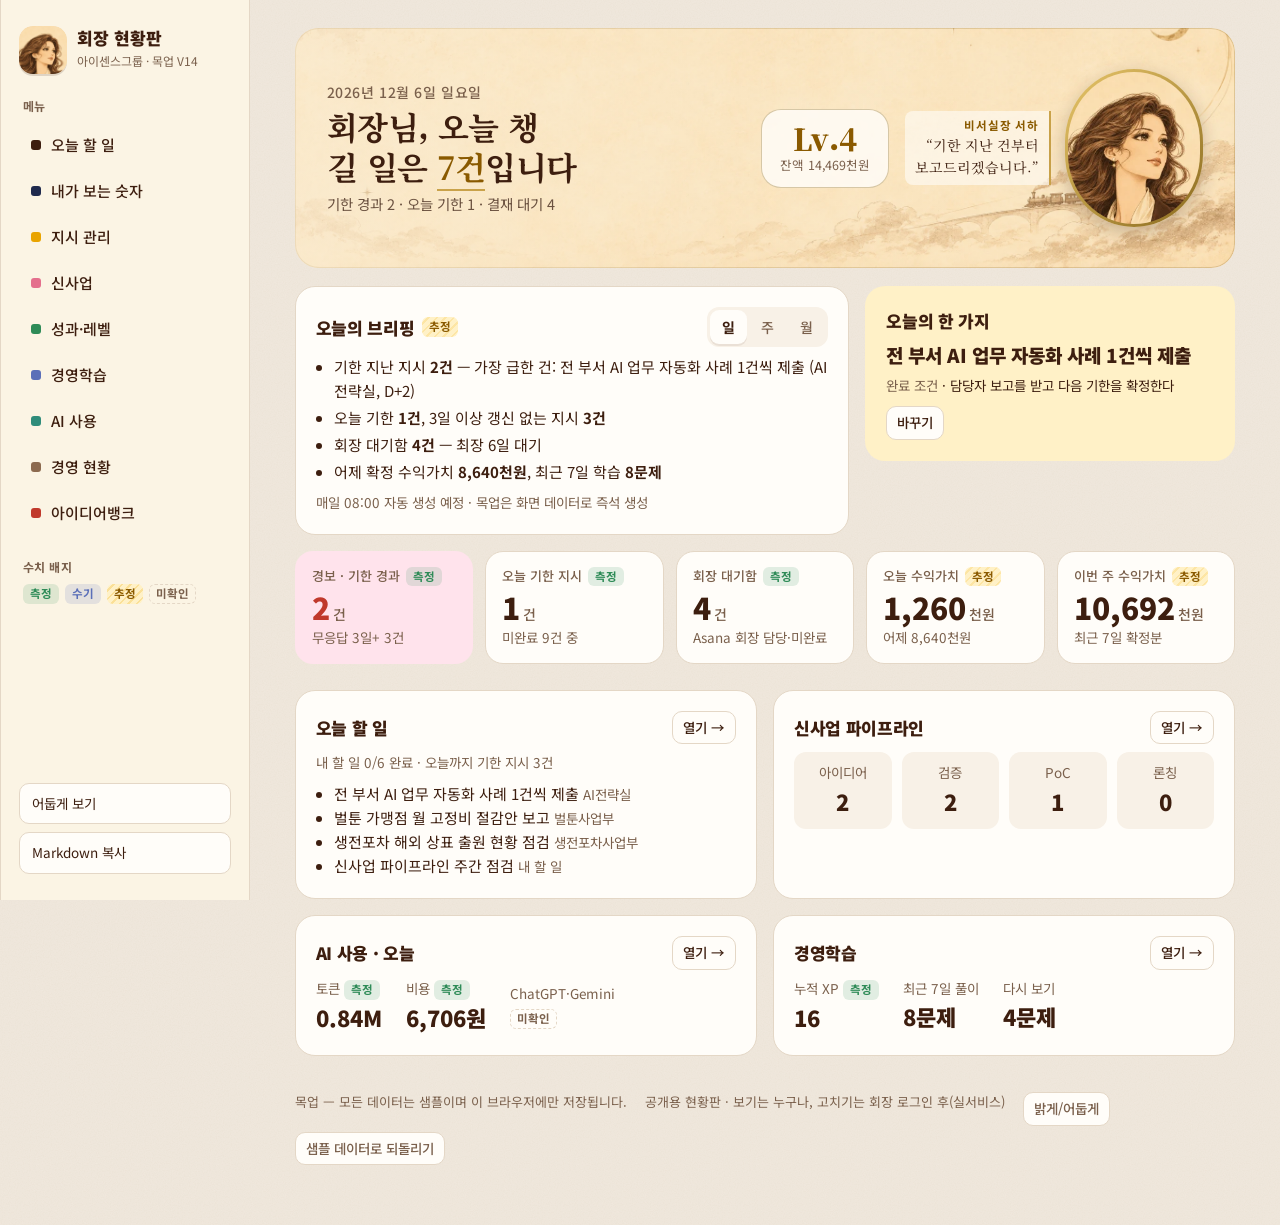
==== commit ca4a431f: "V14: 9개 메뉴 고도화 일괄 합치기 + 공용 정리(한국 날짜·알림 쌓기) - 메뉴별 P1~P3 고도화 결과 합침, 메뉴 연결(S.inbox·S.activity) - 날짜를 현지" ====
--- a/index.html
+++ b/index.html
@@ -23,7 +23,7 @@
 <body>
 <div class="app">
   <aside class="side">
-    <div class="brand" data-act="tab" data-v="home" role="button" tabindex="0" title="메인 대시보드" style="cursor:pointer"><div class="logo" id="brandFace" aria-hidden="true"></div><div><b>회장 현황판</b><small>아이센스그룹 · 목업 V13</small></div></div>
+    <div class="brand" data-act="tab" data-v="home" role="button" tabindex="0" title="메인 대시보드" style="cursor:pointer"><div class="logo" id="brandFace" aria-hidden="true"></div><div><b>회장 현황판</b><small>아이센스그룹 · 목업 V14</small></div></div>
     <div><div class="side-label">메뉴</div><nav class="tabbar" id="tabbar" role="tablist" aria-label="모듈"></nav></div>
     <div><div class="side-label">수치 배지</div><div class="legend"><span class="b m">측정</span><span class="b h">수기</span><span class="b e">추정</span><span class="b u">미확인</span></div></div>
     <div class="side-foot">
--- a/css/style.css
+++ b/css/style.css
@@ -205,7 +205,8 @@
 .sig { width: 10px; height: 10px; border-radius: 50%; display: inline-block; margin-right: 6px; vertical-align: middle; }
 .sig.g { background: var(--ok); } .sig.y { background: var(--gold); } .sig.r { background: var(--crit); }
 
-.toast { position: fixed; left: 50%; transform: translateX(-50%); bottom: calc(20px + env(safe-area-inset-bottom, 0px)); background: var(--ink); color: var(--bg); padding: 10px 18px; border-radius: 12px; font-size: 14.5px; font-weight: 500; z-index: 20; }
+.toast-stack { position: fixed; left: 50%; transform: translateX(-50%); bottom: calc(20px + env(safe-area-inset-bottom, 0px)); display: flex; flex-direction: column; align-items: center; gap: 8px; z-index: 20; pointer-events: none; width: max-content; max-width: calc(100vw - 32px); }
+.toast { background: var(--ink); color: var(--bg); padding: 10px 18px; border-radius: 12px; font-size: 14.5px; font-weight: 500; box-shadow: 0 4px 14px rgba(0,0,0,.18); }
 .foot { margin-top: 36px; color: var(--sub); font-size: 13px; display: flex; flex-wrap: wrap; gap: 6px 18px; }
 .legend { display: flex; flex-wrap: wrap; gap: 6px; align-items: center; font-size: 13px; }
 
--- a/css/views/today.css
+++ b/css/views/today.css
@@ -31,17 +31,17 @@
 .td-modal-time { font-size: 15px; font-weight: 900; color: var(--goldInk); }
 .td-x { position: absolute; top: 14px; right: 14px; width: 36px; height: 36px; border-radius: 10px; border: var(--hair); background: var(--paper); cursor: pointer; }
 .td-dl { display: grid; grid-template-columns: 52px minmax(0, 1fr); gap: 6px 10px; margin: 0; }
-.td-dl dt { color: var(--sub); font-size: 14px; }
+.td-dl dt { color: var(--sub); font-size: 15px; }
 .td-dl dd { margin: 0; }
 .td-warn { color: var(--crit); }
-.td-quote { margin: 4px 0 0; padding: 8px 12px; border-left: 3px solid var(--gold); background: var(--paper2); border-radius: 0 10px 10px 0; font-size: 14.5px; overflow-wrap: anywhere; }
+.td-quote { margin: 4px 0 0; padding: 8px 12px; border-left: 3px solid var(--gold); background: var(--paper2); border-radius: 0 10px 10px 0; font-size: 15px; overflow-wrap: anywhere; }
 
 /* ── 본문: 왼쪽 할 일 / 오른쪽 완료·지시 ── */
 .td-layout { display: grid; grid-template-columns: minmax(0, 1.35fr) minmax(0, 1fr); gap: 16px; align-items: start; }
 .td-right { display: flex; flex-direction: column; gap: 16px; min-width: 0; }
 
 .td-cats { display: flex; flex-wrap: wrap; gap: 6px; margin-bottom: 12px; }
-.td-cats button { border: var(--hair); background: var(--paper); border-radius: 999px; padding: 5px 12px; cursor: pointer; font-size: 14px; color: var(--sub); font-weight: 500; }
+.td-cats button { border: var(--hair); background: var(--paper); border-radius: 999px; padding: 5px 12px; cursor: pointer; font-size: 15px; color: var(--sub); font-weight: 500; }
 .td-cats button[aria-selected="true"] { background: var(--ink); border-color: var(--ink); color: var(--paper); font-weight: 700; }
 .td-cats .num { font-weight: 700; margin-left: 2px; }
 .td-sort { flex-wrap: wrap; }
@@ -78,7 +78,7 @@
 .td-title { font-weight: 700; font-size: 16px; line-height: 1.4; overflow-wrap: anywhere; }
 .td-late { color: var(--crit); font-size: 13px; font-weight: 900; }
 .td-why { color: var(--info); }
-.td-meta { display: flex; flex-wrap: wrap; gap: 4px 14px; align-items: center; font-size: 14px; color: var(--sub); }
+.td-meta { display: flex; flex-wrap: wrap; gap: 4px 14px; align-items: center; font-size: 15px; color: var(--sub); }
 .td-meta b { color: var(--ink); }
 .td-prio { width: auto; padding: 3px 8px; font-size: 13.5px; font-weight: 700; }
 .td-live { color: var(--goldInk); font-weight: 700; }
@@ -96,7 +96,7 @@
 .td-done-row { display: grid; grid-template-columns: 32px minmax(0, 1fr) auto; gap: 6px; align-items: center; }
 .td-done-main { min-width: 0; overflow-wrap: anywhere; }
 .td-done-t { color: var(--sub); text-decoration: line-through; text-decoration-color: var(--line); }
-.td-done-sum { display: flex; flex-wrap: wrap; gap: 4px 16px; padding: 8px 12px; background: var(--paper2); border-radius: 12px; color: var(--sub); font-size: 14px; }
+.td-done-sum { display: flex; flex-wrap: wrap; gap: 4px 16px; padding: 8px 12px; background: var(--paper2); border-radius: 12px; color: var(--sub); font-size: 15px; }
 .td-done-sum b { color: var(--ink); }
 .td-donep .td-sec:first-of-type { margin-top: 12px; }
 
@@ -117,3 +117,106 @@
   .td-done-row { grid-template-columns: 32px minmax(0, 1fr); }
   .td-done-side { grid-column: 2; }
 }
+
+/* ── 하루 작전판(P1~P3) ── */
+.td-day-btns { gap: 8px; }
+.td-ghost { background: none; border-color: transparent; color: var(--sub); }
+.td-ghost:hover { color: var(--ink); }
+.td-kbd { display: inline-block; min-width: 22px; padding: 0 6px; border: 1.5px solid var(--line); border-bottom-width: 3px; border-radius: 6px; background: var(--paper); font: 700 13px/1.5 var(--mono); text-align: center; color: var(--ink); }
+.td-ai { display: inline-block; font-size: 12px; font-weight: 700; padding: 2px 8px; border-radius: 6px; color: var(--info); border: 1.5px dashed var(--info); }
+.td-meet-strip[hidden] { display: none; }
+
+/* P1 줄: Top 3 + 받은 항목 */
+.td-p1 { display: grid; grid-template-columns: minmax(0, 1.35fr) minmax(0, 1fr); gap: 16px; margin-bottom: 16px; align-items: start; }
+.td-top3 { border-color: var(--gold); }
+.td-top { list-style: none; margin: 0; padding: 0; display: flex; flex-direction: column; gap: 6px; }
+.td-top-slot { display: grid; grid-template-columns: 30px 32px minmax(0, 1fr) auto; gap: 8px; align-items: center; padding: 8px 10px; border-radius: 12px; background: var(--goldSoft); }
+.td-top-slot.empty { grid-template-columns: 30px minmax(0, 1fr); background: var(--paper2); border: 1.5px dashed var(--line); }
+.td-top-slot.done .td-top-t { text-decoration: line-through; color: var(--sub); }
+.td-top-n { width: 28px; height: 28px; border-radius: 50%; display: grid; place-items: center; background: var(--ink); color: var(--paper); font-family: var(--serif); font-weight: 700; }
+.td-top-t { min-width: 0; font-weight: 700; overflow-wrap: anywhere; }
+.td-top-acts { gap: 4px; flex-wrap: nowrap; }
+.td-in { list-style: none; margin: 0; padding: 0; display: flex; flex-direction: column; gap: 6px; }
+.td-in li { display: flex; flex-wrap: wrap; gap: 6px 10px; align-items: center; justify-content: space-between; padding: 9px 12px; border-radius: 12px; background: var(--paper2); }
+.td-in-main { min-width: 0; flex: 1 1 200px; overflow-wrap: anywhere; }
+.td-in-acts { gap: 4px; }
+.td-kind { display: inline-block; font-size: 12px; font-weight: 700; padding: 1px 7px; border-radius: 6px; background: var(--pinkSoft); color: var(--crit); white-space: nowrap; }
+
+/* 할 일 카드 보강 */
+.td-title-row { display: flex; gap: 8px; align-items: flex-start; justify-content: space-between; }
+.td-star { flex: none; width: 34px; height: 34px; margin-top: -4px; border: 0; background: none; cursor: pointer; font-size: 20px; color: var(--sub); border-radius: 8px; }
+.td-star:hover { background: var(--paper2); }
+.td-star.on { color: var(--gold); }
+.td-on { border-color: var(--gold); color: var(--goldInk); font-weight: 700; }
+.td-item.sel { outline: 3px solid var(--info); outline-offset: 1px; }
+.td-slots { display: flex; flex-wrap: wrap; gap: 6px; }
+.td-slots .td-busy { border-style: dashed; color: var(--sub); }
+
+/* 하루 시간표 */
+.td-tt { list-style: none; margin: 0; padding: 0; border: var(--hair); border-radius: 14px; background: var(--paper); overflow: hidden; }
+.td-tt-row { display: grid; grid-template-columns: 62px minmax(0, 1fr); border-bottom: 1px solid var(--line); min-height: 40px; }
+.td-tt-row:last-child { border-bottom: 0; }
+.td-tt-row.past { opacity: .55; }
+.td-tt-row.now { background: var(--goldSoft); opacity: 1; }
+.td-tt-h { white-space: nowrap; padding: 8px 10px; font-weight: 700; color: var(--sub); border-right: 1px solid var(--line); }
+.td-tt-row.now .td-tt-h { color: var(--goldInk); }
+.td-tt-cell { display: flex; flex-wrap: wrap; gap: 6px; align-items: center; padding: 6px 10px; min-width: 0; }
+.td-tt-meet { border: 1.5px solid var(--gold); background: var(--paper); border-radius: 10px; padding: 4px 10px; cursor: pointer; font-size: 15px; text-align: left; max-width: 100%; overflow-wrap: anywhere; }
+.td-tt-meet.req { border-style: dashed; border-color: var(--pink); }
+.td-tt-task { background: var(--paper2); border-radius: 10px; padding: 4px 10px; font-size: 15px; max-width: 100%; overflow-wrap: anywhere; }
+.td-tt-task.done { text-decoration: line-through; color: var(--sub); }
+
+/* 화면 안 창(아침 계획·저녁 마감·집중·단축키) */
+.td-ov { position: fixed; inset: 0; z-index: 30; background: rgba(20,10,4,.5); display: grid; place-items: center; padding: 16px; }
+.td-ov-card { position: relative; width: min(680px, 100%); max-height: calc(100vh - 32px); overflow-y: auto; background: var(--paper); color: var(--ink); border: var(--hair); border-radius: 20px; padding: 22px; }
+.td-ov-card h3 { font-family: var(--serif); font-size: 21px; display: flex; gap: 8px; align-items: center; flex-wrap: wrap; }
+.td-ov-card .td-x { position: static; }
+.td-wiz-sum { margin: 0 0 10px; padding: 10px 12px; background: var(--paper2); border-radius: 12px; line-height: 1.8; }
+.td-wiz { list-style: none; margin: 0; padding: 0; display: flex; flex-direction: column; gap: 6px; }
+.td-wiz li { display: grid; grid-template-columns: 32px minmax(0, 1fr) 34px; gap: 6px; align-items: center; padding: 6px 8px 6px 2px; border-radius: 12px; background: var(--paper2); }
+.td-wiz li.off { opacity: .55; }
+.td-wiz-main { min-width: 0; overflow-wrap: anywhere; }
+.td-eve { display: flex; flex-direction: column; gap: 14px; }
+.td-eve-sec { padding: 12px; background: var(--paper2); border-radius: 12px; }
+.td-eve-list { list-style: none; margin: 8px 0 0; padding: 0; display: flex; flex-direction: column; gap: 6px; }
+.td-eve-list li { display: flex; flex-wrap: wrap; gap: 6px 10px; align-items: center; justify-content: space-between; padding: 6px 10px; background: var(--paper); border-radius: 10px; overflow-wrap: anywhere; }
+.td-eve-t { min-width: 0; flex: 1 1 180px; }
+.td-eve-send { font-size: 15px; color: var(--sub); display: inline-flex; gap: 4px; align-items: center; cursor: pointer; }
+.td-eve-seg label { cursor: pointer; }
+.td-eve-seg input { position: absolute; opacity: 0; pointer-events: none; }
+.td-eve-seg span { display: inline-block; padding: 5px 10px; border-radius: 9px; font-size: 15px; color: var(--sub); }
+.td-eve-seg input:checked + span { background: var(--paper); color: var(--ink); font-weight: 700; box-shadow: var(--shadow); }
+.td-eve-seg input:focus-visible + span { outline: 3px solid var(--gold); }
+.td-focus-card { width: min(620px, 100%); background: var(--heroDeep); color: var(--heroInk); border-radius: 24px; padding: 30px 28px; text-align: center; border: 1px solid var(--heroRule); }
+.td-focus-top { color: var(--heroSub); display: flex; gap: 6px; justify-content: center; align-items: center; flex-wrap: wrap; }
+.td-focus-card h3 { font-family: var(--serif); font-size: 26px; margin: 10px 0 6px; color: var(--heroInk); overflow-wrap: anywhere; }
+.td-clock { font-size: clamp(56px, 16vw, 96px); font-weight: 900; letter-spacing: -.02em; color: var(--gold); line-height: 1.1; margin: 8px 0 14px; }
+.td-focus-card .bar { background: rgba(255,255,255,.12); }
+.td-focus-card .bar > i { background: var(--gold); }
+.td-focus-card .muted { color: var(--heroSub); }
+.td-focus-acts { justify-content: center; margin-top: 18px; }
+.td-focus-card .btn:not(.primary) { background: transparent; color: var(--heroInk); border-color: var(--heroRule); }
+.td-keys { display: grid; grid-template-columns: auto minmax(0, 1fr); gap: 8px 14px; margin: 0; align-items: center; }
+.td-keys dd { margin: 0; }
+
+/* 주간 회고 */
+.td-week > summary { cursor: pointer; list-style: none; display: flex; flex-wrap: wrap; gap: 4px 12px; align-items: center; justify-content: space-between; }
+.td-week > summary::-webkit-details-marker { display: none; }
+.td-week > summary h3::before { content: '▸ '; color: var(--sub); }
+.td-week[open] > summary h3::before { content: '▾ '; }
+.td-week[open] > summary { margin-bottom: 10px; }
+.td-wk { list-style: none; margin: 0; padding: 0; display: flex; flex-direction: column; gap: 6px; }
+.td-wk li { display: grid; grid-template-columns: 52px minmax(0, 1fr) 110px; gap: 8px; align-items: center; font-size: 15px; }
+.td-wk li.today .td-wk-d { color: var(--goldInk); }
+.td-wk-d { font-weight: 700; }
+.td-wk-d small { display: block; font-weight: 400; color: var(--sub); font-size: 12px; }
+.td-wk-v { text-align: right; color: var(--sub); }
+
+@media (max-width: 1100px) { .td-p1 { grid-template-columns: minmax(0, 1fr); } }
+@media (max-width: 520px) {
+  .td-top-slot { grid-template-columns: 28px 32px minmax(0, 1fr); }
+  .td-top-acts { grid-column: 3; }
+  .td-ov { padding: 8px; }
+  .td-ov-card { padding: 16px; }
+  .td-wk li { grid-template-columns: 44px minmax(0, 1fr) 92px; }
+}
--- a/css/views/directives.css
+++ b/css/views/directives.css
@@ -49,7 +49,7 @@
 .dir-memo { margin-top: 4px; }
 .is-over { color: var(--crit); font-weight: 700; }
 .is-soon { color: var(--warn); font-weight: 700; }
-.crit { color: var(--crit); } .warn { color: var(--warn); }
+.dir-crit { color: var(--crit); } .dir-warn { color: var(--warn); } /* 다른 메뉴로 번지지 않게 dir- 접두어 */
 .dir-empty { text-align: center; }
 .dir-empty p { margin: 0 0 8px; color: var(--sub); }
 .dir-tbl select { width: auto; max-width: 100%; }
@@ -270,7 +270,7 @@
 .cw-kpis > div { background: var(--paper2); border-radius: 12px; padding: 10px 12px; display: flex; flex-direction: column; min-width: 0; }
 .cw-kpis b { font-size: 24px; font-weight: 900; line-height: 1.2; }
 .cw-kpis b small { font-size: 13px; font-weight: 500; color: var(--sub); margin-left: 2px; }
-.cw-kpis b.ok { color: var(--ok); } .cw-kpis b.warn { color: var(--warn); }
+.cw-kpis b.ok { color: var(--ok); } .cw-kpis b.dir-warn { color: var(--warn); }
 .cw-depts { margin: 8px 0; }
 .cw-depts summary { cursor: pointer; color: var(--goldInk); font-weight: 700; padding: 4px 0; }
 .cw-filters { margin-top: 10px; grid-template-columns: repeat(auto-fit, minmax(150px, 1fr)); }
@@ -369,3 +369,201 @@
 .dir-visual-msg { padding: 40px 16px; text-align: center; color: var(--sub); }
 .dir-visual-frame { flex: 1; width: 100%; border: 0; background: #fff; }
 body.dir-vis-open { overflow: hidden; }
+
+/* 상단 세 탭: 태스크 관리 · 지시 개발 · 지시 관리 */
+.dir-maintabs { display: grid; grid-template-columns: repeat(3, minmax(0, 1fr)); gap: 6px; margin: 0 0 14px; padding: 4px; background: var(--paper); border: 1px solid var(--line); border-radius: 14px; }
+.dir-maintabs button { display: flex; flex-direction: column; align-items: flex-start; gap: 1px; padding: 8px 12px; border: 0; border-radius: 10px; background: transparent; color: var(--ink); cursor: pointer; text-align: left; font: inherit; min-width: 0; }
+.dir-maintabs button b { font-size: 15.5px; }
+.dir-maintabs button small { color: var(--sub); font-size: 12.5px; white-space: nowrap; overflow: hidden; text-overflow: ellipsis; max-width: 100%; }
+.dir-maintabs button:hover { background: var(--goldSoft); }
+.dir-maintabs button[aria-selected="true"] { background: var(--gold); color: #3D1E0F; }
+.dir-maintabs button[aria-selected="true"] small { color: #3D1E0F; opacity: .75; }
+
+/* 지시 개발 */
+.id-filters, .mg-filters { display: grid; grid-template-columns: repeat(auto-fill, minmax(150px, 1fr)); gap: 8px; margin-top: 10px; }
+.id-dicebtn { border-color: var(--gold); color: var(--goldInk); }
+.id-load { display: inline-flex; align-items: center; gap: 4px; padding: 1px 8px; border-radius: 999px; font-size: 12.5px; font-weight: 700; white-space: nowrap; }
+.id-load.lo { background: color-mix(in srgb, var(--ok) 15%, transparent); color: var(--ok); }
+.id-load.mid { background: var(--goldSoft); color: var(--goldInk); }
+.id-load.hi { background: color-mix(in srgb, var(--crit) 15%, transparent); color: var(--crit); }
+.mg-meters .bar, .mg-list .bar { display: block; height: 8px; border-radius: 4px; background: var(--line); overflow: hidden; }
+.mg-meters .bar i, .mg-list .bar i { display: block; height: 100%; background: var(--ok); border-radius: 4px; }
+.mg-list .bar.over i { background: var(--crit); }
+.id-list { display: flex; flex-direction: column; gap: 6px; }
+.id-row { display: flex; flex-wrap: wrap; justify-content: space-between; gap: 6px 12px; align-items: center; padding: 12px 14px; background: var(--paper); border: 1px solid var(--line); border-radius: 12px; color: var(--ink); font: inherit; text-align: left; cursor: pointer; }
+.id-row:hover { border-color: var(--gold); }
+.id-row.on { border-color: var(--gold); box-shadow: inset 3px 0 0 var(--gold); }
+.id-row .t { display: flex; flex-direction: column; gap: 2px; min-width: 0; flex: 1 1 260px; }
+.id-row .m { display: flex; flex-wrap: wrap; gap: 6px; align-items: center; }
+.id-head { display: flex; gap: 6px; align-items: flex-start; margin: 4px 0 8px; }
+.id-title { flex: 1; font-size: 21px; font-weight: 800; line-height: 1.35; border: 1px solid transparent; border-radius: 8px; padding: 4px 6px; background: transparent; color: var(--ink); resize: vertical; font-family: inherit; min-width: 0; }
+.id-title:hover, .id-title:focus { border-color: var(--line); background: var(--bg); }
+.id-saved { color: var(--ok); min-width: 0; }
+.id-dice { flex: none; width: 32px; height: 32px; border-radius: 8px; border: 1px solid var(--line); background: var(--paper); cursor: pointer; font-size: 16px; line-height: 1; }
+.id-dice:hover { border-color: var(--gold); background: var(--goldSoft); }
+.id-fillrow { justify-content: space-between; margin: 12px 0 8px; }
+.id-cards { display: grid; grid-template-columns: repeat(2, minmax(0, 1fr)); gap: 8px; }
+.id-card { display: flex; flex-direction: column; gap: 6px; padding: 10px; border: 1px solid var(--line); border-radius: 12px; background: var(--bg); min-width: 0; }
+.id-card .h { display: flex; align-items: center; gap: 6px; }
+.id-card .h b { flex: 1; font-size: 14.5px; }
+.id-card textarea, .id-body, .id-msg, .id-chat textarea { width: 100%; box-sizing: border-box; border: 1px solid var(--line); border-radius: 8px; padding: 8px; background: var(--paper); color: var(--ink); font: inherit; font-size: 14.5px; resize: vertical; }
+.id-sech { display: flex; align-items: center; gap: 6px; margin-bottom: 6px; }
+.id-sech h4 { flex: 1; margin: 0; }
+.id-subs { list-style: none; padding: 0; margin: 0 0 6px; display: flex; flex-direction: column; gap: 4px; }
+.id-subs li { display: grid; grid-template-columns: auto minmax(0, 1fr) minmax(0, 130px) auto; gap: 6px; align-items: center; }
+.id-subs input, .id-subs select { min-width: 0; border: 1px solid var(--line); border-radius: 8px; padding: 6px 8px; background: var(--paper); color: var(--ink); font: inherit; font-size: 14px; }
+.id-msg { margin-top: 8px; }
+.id-app { white-space: nowrap; }
+.id-app.claude { border-color: #D97757; color: #B4532F; }
+
+/* 팝업 */
+.dir-modal { position: fixed; inset: 0; z-index: 40; display: flex; align-items: center; justify-content: center; padding: 16px; }
+.dir-modal-bg { position: absolute; inset: 0; background: rgba(20, 10, 4, .42); }
+.dir-modal-box { position: relative; width: min(640px, 100%); max-height: calc(100vh - 32px); overflow: auto; background: var(--paper); border-radius: 16px; padding: 16px; box-shadow: 0 20px 50px rgba(20, 10, 4, .3); }
+.dir-modal-h { display: flex; justify-content: space-between; align-items: center; gap: 8px; margin-bottom: 10px; font-size: 16.5px; }
+.dir-modal-foot { margin-top: 12px; padding-top: 10px; border-top: 1px solid var(--line); gap: 6px; flex-wrap: wrap; }
+.id-recs { margin: 0; padding-left: 22px; display: flex; flex-direction: column; gap: 10px; }
+.id-recs > li { padding: 10px 12px; border: 1px solid var(--line); border-radius: 12px; background: var(--bg); }
+.id-recs > li > b { display: block; }
+.id-sugg { font-size: 14.5px; margin-top: 4px; }
+.id-chat { margin-top: 12px; display: flex; flex-direction: column; gap: 6px; }
+
+/* 지시 관리 */
+.mg-kpis { grid-template-columns: repeat(auto-fill, minmax(110px, 1fr)) !important; }
+.mg-kpis > div { display: flex; flex-direction: column; }
+.mg-graphs { display: grid; grid-template-columns: minmax(0, 3fr) minmax(0, 2fr); gap: 12px; margin-top: 12px; }
+.mg-chart, .mg-stack { padding: 12px; border: 1px solid var(--line); border-radius: 12px; background: var(--bg); min-width: 0; }
+.mg-chart svg { width: 100%; height: auto; display: block; margin-top: 6px; }
+.mg-a { fill: var(--gold); background: var(--gold); }
+.mg-b { fill: var(--ok); background: var(--ok); }
+.mg-axis { stroke: var(--line); }
+.mg-v, .mg-x { font-size: 11px; fill: var(--sub); text-anchor: middle; }
+.mg-legend { display: inline-flex; gap: 6px; align-items: center; color: var(--sub); }
+.mg-legend i, .mg-sleg i { display: inline-block; width: 10px; height: 10px; border-radius: 2px; vertical-align: -1px; margin-right: 2px; }
+.mg-sbar { display: flex; height: 18px; border-radius: 6px; overflow: hidden; background: var(--line); margin: 10px 0; }
+.mg-s.s0 { background: var(--info); } .mg-s.s1 { background: var(--gold); } .mg-s.s2 { background: var(--teal); } .mg-s.s3 { background: var(--ok); } .mg-s.s4 { background: var(--sub); }
+.mg-sleg { gap: 6px 12px; }
+.mg-grade { display: inline-grid; place-items: center; width: 26px; height: 26px; border-radius: 8px; font-weight: 800; background: var(--line); }
+.mg-grade.gA { background: color-mix(in srgb, var(--ok) 20%, transparent); color: var(--ok); }
+.mg-grade.gB { background: var(--goldSoft); color: var(--goldInk); }
+.mg-grade.gC { background: color-mix(in srgb, var(--warn) 20%, transparent); color: var(--warn); }
+.mg-grade.gD { background: color-mix(in srgb, var(--crit) 18%, transparent); color: var(--crit); }
+.mg-meters { display: grid; grid-template-columns: repeat(auto-fill, minmax(200px, 1fr)); gap: 10px; margin-top: 12px; }
+.mg-meters > div { display: grid; grid-template-columns: 1fr auto; gap: 4px 8px; align-items: center; }
+.mg-meters > div .bar { grid-column: 1 / -1; }
+.mg-eval { margin-top: 12px; padding-top: 10px; border-top: 1px solid var(--line); }
+.mg-tbl tr.on td { background: var(--goldSoft); }
+.mg-tbl .dir-who { background: none; border: 0; padding: 0; text-align: left; }
+.mg-list { list-style: none; padding: 0; margin: 0; display: flex; flex-direction: column; }
+.mg-list li { display: grid; grid-template-columns: minmax(0, 1fr) minmax(160px, 240px); gap: 8px 16px; align-items: center; padding: 10px 0; border-bottom: 1px solid var(--line); }
+.mg-list .t { display: flex; flex-direction: column; gap: 2px; min-width: 0; }
+.mg-list .p { display: flex; flex-direction: column; gap: 4px; }
+.mg-list .bar.done i { background: var(--ok); }
+.mg-list .bar i { background: var(--gold); }
+
+@media (max-width: 720px) {
+  .dir-maintabs button { padding: 7px 8px; }
+  .dir-maintabs button b { font-size: 14px; }
+  .id-cards, .mg-graphs { grid-template-columns: minmax(0, 1fr); }
+  .id-subs li { grid-template-columns: auto minmax(0, 1fr) auto; }
+  .id-subs li select { grid-column: 2 / 3; }
+  .mg-list li { grid-template-columns: minmax(0, 1fr); }
+}
+.mg-flags { gap: 4px; margin-top: 2px; }
+.id-where { margin: 0 0 10px; padding: 8px 10px; border-radius: 10px; background: var(--goldSoft); color: var(--ink); }
+
+/* 사람 찾기 칸 */
+.pp { position: relative; display: block; min-width: 0; }
+.pp-in { width: 100%; box-sizing: border-box; padding-right: 28px !important; }
+.pp-x { position: absolute; right: 4px; top: 50%; transform: translateY(-50%); width: 24px; height: 24px; border: 0; border-radius: 6px; background: transparent; color: var(--sub); cursor: pointer; font-size: 16px; line-height: 1; }
+.pp-x:hover { background: var(--line); color: var(--ink); }
+.pp-list { position: absolute; left: 0; right: 0; top: calc(100% + 4px); z-index: 50; min-width: 280px; max-height: 300px; overflow: auto; margin: 0; padding: 4px; list-style: none; background: var(--paper); border: 1px solid var(--line); border-radius: 10px; box-shadow: 0 10px 28px rgba(20, 10, 4, .18); }
+.pp-list li { display: flex; align-items: center; gap: 8px; padding: 7px 10px; border-radius: 8px; cursor: pointer; font-size: 14.5px; }
+.pp-list li b { font-weight: 700; white-space: nowrap; }
+.pp-list li .small { flex: 1; min-width: 0; overflow: hidden; text-overflow: ellipsis; white-space: nowrap; }
+.pp-list li.on, .pp-list li[data-v]:hover { background: var(--goldSoft); }
+.pp-list li.pp-empty { color: var(--sub); }
+.pp-list li.pp-more { cursor: default; }
+
+/* 칭찬 글쓰기 지침 */
+.pr-guide { display: flex; flex-direction: column; gap: 8px; margin-top: 4px; padding: 12px; border: 1px dashed var(--gold); border-radius: 12px; background: var(--paper); }
+.pr-guide-ta { width: 100%; box-sizing: border-box; border: 1px solid var(--line); border-radius: 8px; padding: 10px; background: var(--bg); color: var(--ink); font: inherit; font-size: 14px; line-height: 1.55; resize: vertical; }
+.dir-ack .btn.on { border-color: var(--gold); background: var(--goldSoft); }
+
+/* 지시 후보: 추천·새 후보 상자 (한 패널 안) */
+.id-recbox, .id-newbox { margin-top: 12px; padding: 12px; border: 1px solid var(--gold); border-radius: 12px; background: var(--bg); }
+.id-newbox > b { display: block; margin-bottom: 6px; }
+.id-recf { display: grid; grid-template-columns: minmax(0, 1fr) minmax(0, 1fr) auto; gap: 8px; align-items: end; margin-top: 8px; }
+.id-recgo { justify-content: flex-end; }
+.id-recbox .id-recs > li { background: var(--paper); }
+.id-dicebtn.on { background: var(--goldSoft); }
+.id-count { margin: 14px 2px 6px; }
+.id-top .id-list { margin-top: 0; }
+@media (max-width: 720px) { .id-recf { grid-template-columns: minmax(0, 1fr); } }
+
+/* P1 지시 품질 점검기 */
+.dq-pill { display: inline-flex; align-items: center; gap: 3px; padding: 1px 8px; border-radius: 999px; font-size: 13px; white-space: nowrap; background: var(--line); color: var(--ink); }
+.dq-pill.good { background: color-mix(in srgb, var(--ok) 16%, transparent); color: var(--ok); }
+.dq-pill.mid { background: var(--goldSoft); color: var(--goldInk); }
+.dq-pill.low { background: color-mix(in srgb, var(--crit) 14%, transparent); color: var(--crit); }
+.dq-box { margin: 0 0 10px; border: 1px solid var(--line); border-radius: 12px; background: var(--bg); }
+.dq-box > summary { display: flex; gap: 10px; align-items: center; padding: 8px 12px; cursor: pointer; list-style: none; }
+.dq-box > summary::-webkit-details-marker { display: none; }
+.dq-box > summary > span:last-child { display: flex; flex-direction: column; min-width: 0; }
+.dq-box > summary small { color: var(--sub); font-size: 13.5px; }
+.dq-score { flex: none; display: grid; place-items: center; width: 40px; height: 40px; border-radius: 50%; font-weight: 800; font-size: 16px; background: var(--line); }
+.dq-box.good .dq-score { background: color-mix(in srgb, var(--ok) 18%, transparent); color: var(--ok); }
+.dq-box.mid .dq-score { background: var(--goldSoft); color: var(--goldInk); }
+.dq-box.low .dq-score { background: color-mix(in srgb, var(--crit) 15%, transparent); color: var(--crit); }
+.dq-box ul { list-style: none; margin: 0; padding: 0 12px 10px; display: flex; flex-direction: column; gap: 4px; }
+.dq-box li { display: grid; grid-template-columns: 20px 90px minmax(0, 1fr); gap: 6px; align-items: baseline; font-size: 15px; }
+.dq-box li.ok > span:first-child { color: var(--ok); font-weight: 800; }
+.dq-box li.no > span:first-child { color: var(--crit); font-weight: 800; }
+.dq-box > p { padding: 0 12px 10px; }
+.dq-warn { color: var(--warn); }
+
+/* P1 지시 서식 모음 */
+.id-tplbox { margin-top: 12px; padding: 12px; border: 1px solid var(--line); border-radius: 12px; background: var(--bg); }
+.id-tpls { display: grid; grid-template-columns: repeat(auto-fill, minmax(230px, 1fr)); gap: 8px; }
+.id-tpl { display: flex; flex-direction: column; gap: 4px; padding: 10px 12px; border: 1px solid var(--line); border-radius: 12px; background: var(--paper); min-width: 0; }
+.id-tpl > .pill { align-self: flex-start; }
+.id-tpl .row { margin-top: 4px; gap: 6px; }
+.id-tplsave { display: flex; flex-direction: column; gap: 6px; margin-bottom: 10px; }
+.id-tplsave input { flex: 1; min-width: 0; border: 1px solid var(--line); border-radius: 8px; padding: 7px 10px; background: var(--paper); color: var(--ink); font: inherit; }
+.btn.on { background: var(--goldSoft); }
+
+/* P2 막힌 곳 · 독촉 문구 */
+.mg-blkcnt { gap: 6px; }
+.mg-blk { list-style: none; margin: 10px 0 6px; padding: 0; display: flex; flex-direction: column; }
+.mg-blk > li { display: grid; grid-template-columns: minmax(0, 1fr) auto; gap: 8px 12px; align-items: center; padding: 10px 0; border-bottom: 1px solid var(--line); }
+.mg-blk > li .t { display: flex; flex-direction: column; gap: 3px; min-width: 0; }
+.mg-nudge { grid-column: 1 / -1; display: flex; flex-direction: column; gap: 8px; padding: 10px 12px; border: 1px dashed var(--gold); border-radius: 12px; background: var(--bg); }
+.mg-nudge-ta { width: 100%; box-sizing: border-box; border: 1px solid var(--line); border-radius: 8px; padding: 8px 10px; background: var(--paper); color: var(--ink); font: inherit; font-size: 15px; resize: vertical; }
+
+/* P2 업무량 지도 */
+.mg-map > summary { cursor: pointer; display: flex; flex-wrap: wrap; gap: 6px; align-items: center; }
+.mg-heat { border-collapse: separate; border-spacing: 3px; font-size: 14.5px; min-width: 640px; width: 100%; }
+.mg-heat th { font-weight: 600; color: var(--sub); font-size: 13.5px; white-space: nowrap; padding: 4px 6px; text-align: center; }
+.mg-heat tbody th { text-align: left; color: var(--ink); }
+.mg-heat td { text-align: center; padding: 6px 4px; border-radius: 6px; background: var(--bg); font-variant-numeric: tabular-nums; min-width: 44px; }
+.mg-heat td.h1 { background: color-mix(in srgb, var(--gold) 28%, transparent); }
+.mg-heat td.h2 { background: color-mix(in srgb, var(--gold) 60%, transparent); font-weight: 700; }
+.mg-heat td.h3 { background: color-mix(in srgb, var(--crit) 55%, transparent); color: #fff; font-weight: 800; }
+.mg-heat td.past.h1, .mg-heat td.past.h2 { background: color-mix(in srgb, var(--crit) 30%, transparent); }
+@media (max-width: 720px) { .mg-blk > li { grid-template-columns: minmax(0, 1fr); } }
+
+/* P3 받은 항목 · 성과 평가 후보 · 주간 회고 */
+.dir-inbox { border: 1px solid var(--gold); }
+.dir-inlist { list-style: none; margin: 8px 0 0; padding: 0; display: flex; flex-direction: column; }
+.dir-inlist li { display: grid; grid-template-columns: minmax(0, 1fr) auto; gap: 8px 12px; align-items: center; padding: 10px 0; border-bottom: 1px solid var(--line); }
+.dir-inlist li:last-child { border-bottom: 0; }
+.dir-inlist .t { display: flex; flex-direction: column; gap: 2px; min-width: 0; }
+.dir-mini { padding: 3px 10px; font-size: 13.5px; align-self: flex-start; }
+.dir-donevalue { float: right; margin-left: 8px; }
+.mg-retrolist { margin: 0; padding-left: 18px; display: flex; flex-direction: column; gap: 4px; font-size: 15px; }
+.mg-retrolist li .pill, .mg-retrolist li .btn { margin-left: 6px; }
+.mg-retrodone { margin-top: 8px; }
+.mg-retrodone summary { cursor: pointer; color: var(--goldInk); }
+.retro-ta { width: 100%; box-sizing: border-box; border: 1px solid var(--line); border-radius: 8px; padding: 10px; background: var(--paper); color: var(--ink); font: inherit; font-size: 15px; line-height: 1.55; resize: vertical; }
+.mg-retro .seg button[disabled] { opacity: .45; cursor: default; }
+@media (max-width: 720px) { .dir-inlist li { grid-template-columns: minmax(0, 1fr); } .dir-donevalue { float: none; display: block; margin: 0 0 6px; } }
--- a/css/views/ideas.css
+++ b/css/views/ideas.css
@@ -94,8 +94,6 @@
 .ideas-d-axes .ideas-pips i { width: 18px; height: 10px; }
 .ideas-d-axes b { text-align: right; }
 .ideas-links { margin: 0; padding-left: 18px; overflow-wrap: anywhere; }
-.ideas-d-move { display: flex; align-items: flex-end; gap: 10px; flex-wrap: wrap; padding: 12px; background: var(--paper2); border-radius: 14px; }
-.ideas-d-move label.f { flex: 1; min-width: 160px; }
 
 .ideas-note-form { display: flex; gap: 10px; align-items: flex-end; flex-wrap: wrap; margin-bottom: 10px; }
 .ideas-note-form textarea { min-height: 52px; }
@@ -138,3 +136,157 @@
   .ideas-rank-axes { display: grid; grid-template-columns: repeat(2, minmax(0, 1fr)); gap: 4px 10px; }
   .ideas-rank-axes .ideas-pips i { width: 8px; }
 }
+
+/* ===== 고도화: 사내 벤처 스튜디오 ===== */
+.ideas-lead { margin: 0 0 10px; }
+.ideas-link { border: 0; background: none; padding: 4px 2px; color: var(--goldInk); cursor: pointer; text-decoration: underline; text-underline-offset: 3px; font-size: 14.5px; }
+.ideas-danger { border-color: var(--crit); color: var(--crit); }
+.ideas-danger:hover { background: var(--pinkSoft); border-color: var(--crit); }
+.ideas-mockai { margin-left: 4px; }
+
+/* 카드의 다음 관문 진척 */
+.ideas-gatebar { display: flex; align-items: center; gap: 8px; color: var(--sub); }
+.ideas-gatebar b { color: var(--ink); margin-left: auto; }
+.ideas-gatebar.ok b { color: var(--ok); }
+.ideas-gatepips { display: inline-flex; gap: 3px; }
+.ideas-gatepips i { width: 14px; height: 6px; border-radius: 3px; background: var(--line); }
+.ideas-gatepips i.on { background: var(--ok); }
+
+/* 받은 항목 */
+.ideas-inbox { margin: 14px 0 0; background: var(--goldSoft); border-radius: 18px; padding: 14px 16px; }
+.ideas-inbox h3 { font-size: 16px; margin-bottom: 8px; }
+.ideas-inbox ul { list-style: none; margin: 0; padding: 0; display: flex; flex-direction: column; gap: 8px; }
+.ideas-inbox li { display: flex; flex-wrap: wrap; gap: 10px; align-items: center; justify-content: space-between; background: var(--paper); border-radius: 12px; padding: 10px 12px; }
+.ideas-inbox li > div:first-child { min-width: 0; flex: 1 1 240px; }
+
+/* 경고(관문 미충족) */
+.ideas-warn { margin: 12px 0; padding: 12px 14px; border-radius: 14px; background: var(--pinkSoft); border: 1.5px solid var(--pink); }
+.ideas-warn ul { margin: 6px 0 10px; padding-left: 20px; }
+
+/* 상세 탭 */
+.ideas-d-move { display: flex; align-items: flex-end; gap: 10px; flex-wrap: wrap; padding: 12px; background: var(--paper2); border-radius: 14px; }
+.ideas-d-move label.f { flex: 1; min-width: 160px; }
+.ideas-dtabs { display: grid; grid-template-columns: repeat(6, minmax(0, 1fr)); gap: 2px; background: var(--paper2); border-radius: 12px; padding: 3px; }
+.ideas-dtabs button { border: 0; background: none; padding: 8px 4px; border-radius: 9px; cursor: pointer; font-size: 15px; color: var(--sub); white-space: nowrap; min-height: 40px; }
+.ideas-dtabs button[aria-selected="true"] { background: var(--paper); color: var(--ink); font-weight: 700; box-shadow: var(--shadow); }
+.ideas-dbody { display: flex; flex-direction: column; gap: 14px; }
+
+/* 가설 보드 */
+.ideas-hyps { display: grid; grid-template-columns: repeat(2, minmax(0, 1fr)); gap: 10px; }
+.ideas-hyp { border: var(--hair); border-radius: 14px; padding: 12px; display: flex; flex-direction: column; gap: 8px; border-top: 4px solid var(--line); min-width: 0; }
+.ideas-hyp.w { border-top-color: var(--gold); }
+.ideas-hyp.ok { border-top-color: var(--ok); }
+.ideas-hyp.no { border-top-color: var(--crit); }
+.ideas-hyp header { display: flex; justify-content: space-between; align-items: center; gap: 8px; }
+.ideas-hyp textarea { font-size: 15px; min-height: 60px; }
+.ideas-hst { font-size: 12.5px; font-weight: 700; padding: 2px 9px; border-radius: 999px; background: var(--paper2); color: var(--sub); white-space: nowrap; }
+.ideas-hst.w { background: var(--goldSoft); color: var(--goldInk); }
+.ideas-hst.ok { color: var(--ok); }
+.ideas-hst.no { color: var(--crit); background: var(--pinkSoft); }
+.ideas-hst-seg { display: grid; grid-template-columns: repeat(4, minmax(0, 1fr)); gap: 2px; background: var(--paper2); border-radius: 10px; padding: 3px; }
+.ideas-hst-seg button { border: 0; background: none; border-radius: 8px; padding: 6px 2px; font-size: 13.5px; cursor: pointer; color: var(--sub); min-height: 34px; white-space: nowrap; }
+.ideas-hst-seg button[aria-pressed="true"] { background: var(--paper); color: var(--ink); font-weight: 700; box-shadow: var(--shadow); }
+
+/* 실험 기록 */
+details.ideas-add > summary { list-style: none; display: inline-flex; cursor: pointer; }
+details.ideas-add > summary::-webkit-details-marker { display: none; }
+details.ideas-add[open] > summary { margin-bottom: 12px; }
+.ideas-radio.three { grid-template-columns: repeat(3, minmax(0, 1fr)); }
+.ideas-exps { list-style: none; margin: 0; padding: 0; display: flex; flex-direction: column; gap: 8px; }
+.ideas-exp { border: var(--hair); border-left: 4px solid var(--line); border-radius: 12px; padding: 10px 12px; display: flex; flex-direction: column; gap: 4px; overflow-wrap: anywhere; }
+.ideas-exp.v-0 { border-left-color: var(--ok); }
+.ideas-exp.v-1 { border-left-color: var(--crit); }
+.ideas-exp.v-2 { border-left-color: var(--gold); }
+.ideas-exp header { display: flex; justify-content: space-between; gap: 8px; align-items: flex-start; }
+.ideas-exp p { margin: 0; }
+.ideas-verdict { font-size: 12.5px; font-weight: 700; padding: 2px 9px; border-radius: 999px; background: var(--paper2); white-space: nowrap; }
+.ideas-exp.v-0 .ideas-verdict { color: var(--ok); }
+.ideas-exp.v-1 .ideas-verdict { color: var(--crit); background: var(--pinkSoft); }
+.ideas-exp.v-2 .ideas-verdict { color: var(--goldInk); background: var(--goldSoft); }
+.ideas-exp-act { display: flex; flex-wrap: wrap; gap: 8px; align-items: center; justify-content: flex-end; }
+.ideas-exps > li.muted { border: 0; padding: 4px 0; }
+
+/* 관문 점검표 */
+.ideas-gates { display: flex; flex-direction: column; gap: 10px; }
+.ideas-gate { border: var(--hair); border-radius: 14px; padding: 10px 12px; }
+.ideas-gate.next { border-color: var(--gold); }
+.ideas-gate.ok header .num { color: var(--ok); }
+.ideas-gate header { display: flex; gap: 8px; align-items: center; margin-bottom: 6px; }
+.ideas-gate header .num { font-weight: 900; margin-left: auto; order: 3; }
+.ideas-gate ul { list-style: none; margin: 0; padding: 0; display: flex; flex-direction: column; gap: 4px; }
+.ideas-gate li { display: flex; align-items: center; gap: 8px; padding: 6px 8px; border-radius: 10px; background: var(--paper2); }
+.ideas-gate li > span:nth-child(2), .ideas-gate li label { flex: 1; min-width: 0; }
+.ideas-gate li label { display: flex; align-items: center; gap: 8px; cursor: pointer; }
+.ideas-gate li input { width: 20px; height: 20px; accent-color: var(--ok); flex: none; margin: 0; }
+.ideas-chk { width: 20px; height: 20px; border-radius: 6px; border: 1.5px solid var(--line); display: grid; place-items: center; font-weight: 900; font-size: 13px; flex: none; }
+.ideas-gate li.ok .ideas-chk { background: var(--ok); border-color: var(--ok); color: var(--paper); }
+.ideas-gate li:not(.ok) > span:nth-child(2), .ideas-gate li:not(.ok) label span { color: var(--sub); }
+
+/* 결정·반대 의견 */
+.ideas-check2 { display: flex; align-items: center; gap: 8px; font-size: 14px; color: var(--sub); cursor: pointer; }
+.ideas-check2 input { width: 18px; height: 18px; accent-color: var(--gold); }
+.ideas-decs { list-style: none; margin: 12px 0 0; padding: 0; display: flex; flex-direction: column; gap: 6px; }
+.ideas-decs li { display: flex; gap: 10px; align-items: flex-start; padding: 8px 10px; background: var(--paper2); border-radius: 10px; overflow-wrap: anywhere; }
+.ideas-decs li.muted { background: none; padding: 4px 0; }
+.ideas-dec { font-weight: 900; font-size: 13.5px; padding: 2px 10px; border-radius: 999px; background: var(--paper); border: 1.5px solid var(--line); white-space: nowrap; }
+.ideas-decs .d-0 .ideas-dec { color: var(--ok); border-color: var(--ok); }
+.ideas-decs .d-1 .ideas-dec { color: var(--goldInk); border-color: var(--gold); }
+.ideas-decs .d-2 .ideas-dec { color: var(--crit); border-color: var(--crit); }
+.ideas-decs .d-3 .ideas-dec { color: var(--info); border-color: var(--info); }
+.ideas-devil { background: var(--paper2); border-radius: 14px; padding: 12px; }
+.ideas-devil ol { margin: 0 0 8px; padding-left: 0; list-style: none; display: flex; flex-direction: column; gap: 6px; }
+.ideas-devil li label { display: flex; gap: 10px; align-items: flex-start; background: var(--paper); border-radius: 10px; padding: 8px 10px; cursor: pointer; }
+.ideas-devil li input { width: 18px; height: 18px; margin-top: 3px; accent-color: var(--ok); flex: none; }
+.ideas-devil li.done span { color: var(--sub); text-decoration: line-through; }
+
+/* 한 장 사업 개요서 */
+.ideas-canvas { display: grid; grid-template-columns: repeat(5, minmax(0, 1fr)); grid-template-areas: "prob sol uvp edge cust" "prob metric uvp channel cust" "cost cost cost rev rev"; gap: 6px; }
+.ideas-canvas section { border: var(--hair); border-radius: 12px; padding: 8px 10px; min-width: 0; overflow-wrap: anywhere; }
+.ideas-canvas h5 { margin: 0 0 4px; font-size: 13.5px; color: var(--sub); display: flex; justify-content: space-between; gap: 4px; align-items: center; }
+.ideas-canvas p { margin: 0; font-size: 15px; line-height: 1.5; }
+.ideas-canvas .c-prob { grid-area: prob; } .ideas-canvas .c-sol { grid-area: sol; } .ideas-canvas .c-uvp { grid-area: uvp; background: var(--goldSoft); border-color: transparent; }
+.ideas-canvas .c-edge { grid-area: edge; } .ideas-canvas .c-cust { grid-area: cust; } .ideas-canvas .c-metric { grid-area: metric; }
+.ideas-canvas .c-channel { grid-area: channel; } .ideas-canvas .c-cost { grid-area: cost; } .ideas-canvas .c-rev { grid-area: rev; }
+.ideas-src { font-size: 11.5px; font-weight: 700; padding: 1px 7px; border-radius: 999px; white-space: nowrap; }
+.ideas-src.auto { color: var(--info); background: var(--paper2); }
+.ideas-src.hand { color: var(--goldInk); background: var(--goldSoft); }
+.ideas-canvas-btns { justify-content: flex-end; }
+.ideas-canvas-form { grid-template-columns: repeat(auto-fit, minmax(200px, 1fr)); }
+.ideas-canvas-form label.f > span { color: var(--ink); font-weight: 700; font-size: 14px; }
+
+/* 포트폴리오 지도 */
+.ideas-map { width: 100%; height: auto; display: block; margin: 4px 0 8px; }
+.ideas-map .g { stroke: var(--line); stroke-width: 1; }
+.ideas-map .g, .ideas-map .q, .ideas-map .ql, .ideas-map .ax, .ideas-map .at { pointer-events: none; }
+.ideas-map .q { fill: var(--goldSoft); opacity: .55; }
+.ideas-map .ql { fill: var(--sub); font-size: 14px; font-weight: 700; }
+.ideas-map .ax { fill: var(--sub); font-size: 13px; }
+.ideas-map .at { fill: var(--ink); font-size: 14px; font-weight: 700; }
+.ideas-map .dot { cursor: pointer; outline: none; }
+.ideas-map .dot circle { fill: var(--stg); fill-opacity: .55; stroke: var(--stg); stroke-width: 2; transition: fill-opacity .15s; }
+.ideas-map .dot:hover circle, .ideas-map .dot:focus-visible circle { fill-opacity: .85; stroke: var(--ink); stroke-width: 3; }
+.ideas-map .lb { fill: var(--ink); font-size: 14px; font-weight: 700; paint-order: stroke; stroke: var(--paper); stroke-width: 4px; stroke-linejoin: round; }
+.ideas-legend { display: flex; flex-wrap: wrap; gap: 4px 14px; align-items: center; }
+.ideas-legend i { display: inline-block; width: 11px; height: 11px; border-radius: 50%; background: var(--stg); margin-right: 5px; vertical-align: -1px; }
+
+/* 담당 찾기 칸 */
+.ipp { position: relative; display: block; min-width: 0; }
+.ipp-in { width: 100%; box-sizing: border-box; padding-right: 30px !important; }
+.ipp-x { position: absolute; right: 4px; top: 50%; transform: translateY(-50%); width: 26px; height: 26px; border: 0; border-radius: 6px; background: transparent; color: var(--sub); cursor: pointer; font-size: 17px; line-height: 1; }
+.ipp-x:hover { background: var(--line); color: var(--ink); }
+.ipp-list { position: absolute; left: 0; right: 0; top: calc(100% + 4px); z-index: 50; max-height: 260px; overflow: auto; margin: 0; padding: 4px; list-style: none; background: var(--paper); border: 1px solid var(--line); border-radius: 10px; box-shadow: 0 10px 28px rgba(20, 10, 4, .18); color: var(--ink); }
+.ipp-list li { display: flex; align-items: center; gap: 8px; padding: 8px 10px; border-radius: 8px; cursor: pointer; font-size: 15px; }
+.ipp-list li .small { flex: 1; min-width: 0; overflow: hidden; text-overflow: ellipsis; white-space: nowrap; text-align: right; }
+.ipp-list li.on, .ipp-list li[data-v]:hover { background: var(--goldSoft); }
+.ipp-list li.ipp-empty { color: var(--sub); }
+.ipp-list li.ipp-more { cursor: default; white-space: normal; }
+
+@media (max-width: 760px) {
+  .ideas-canvas { grid-template-columns: repeat(2, minmax(0, 1fr)); grid-template-areas: "uvp uvp" "prob sol" "cust edge" "metric channel" "cost rev"; }
+}
+@media (max-width: 640px) {
+  .ideas-dtabs { grid-template-columns: repeat(3, minmax(0, 1fr)); }
+  .ideas-hyps { grid-template-columns: minmax(0, 1fr); }
+  .ideas-canvas { grid-template-columns: minmax(0, 1fr); grid-template-areas: "uvp" "prob" "sol" "cust" "edge" "metric" "channel" "cost" "rev"; }
+  .ideas-inbox li .row { width: 100%; }
+}
--- a/css/views/value.css
+++ b/css/views/value.css
@@ -66,3 +66,105 @@
   .val-filters > .val-sel { flex: 1 1 140px; }
   .val-ask .row, .val-ask .row .btn { flex: 1 1 auto; }
 }
+
+/* ===== P1: 받은 항목·칭호·연속 기록·업적 배지 ===== */
+.val-title { font-family: var(--serif); font-size: 18px; font-weight: 700; color: var(--goldInk); margin: 2px 0; }
+.val-streak { display: flex; flex-wrap: wrap; gap: 12px 24px; align-items: center; margin-top: 16px; padding-top: 14px; border-top: var(--hair); }
+.val-dots { list-style: none; margin: 0; padding: 0; display: grid; grid-template-columns: repeat(14, minmax(0, 1fr)); gap: 5px; flex: 1 1 260px; max-width: 460px; }
+.val-dots li { aspect-ratio: 1; min-width: 10px; border-radius: 6px; background: var(--paper2); border: 1.5px solid var(--line); }
+.val-dots li.on { background: var(--ok); border-color: var(--ok); }
+.val-dots li.today { outline: 2px solid var(--gold); outline-offset: 1px; }
+
+.val-inbox { border-left: 4px solid var(--gold); }
+.val-inrow { display: flex; flex-wrap: wrap; gap: 10px 14px; align-items: center; justify-content: space-between; padding: 12px 0; border-top: var(--hair); }
+.val-inrow:first-of-type { border-top: 0; }
+.val-inrow > .val-ask { flex: 1 1 100%; }
+.val-evalform { flex: 1 1 100%; background: var(--paper2); border-radius: 14px; padding: 14px; }
+.val-evalform input[type=number] { width: 100%; }
+.val-check { justify-content: flex-end; }
+.val-check span { display: flex; align-items: center; gap: 8px; font-size: 15px; color: var(--ink); min-height: 40px; }
+.val-check input { width: 20px; height: 20px; accent-color: var(--gold); }
+.val-preview { display: flex; flex-wrap: wrap; gap: 6px 10px; align-items: baseline; background: var(--paper); border-radius: 12px; padding: 10px 12px; border: 1.5px dashed var(--line); }
+
+.val-tabs { display: flex; width: fit-content; max-width: 100%; flex-wrap: wrap; }
+.val-tabs button { font-size: 15px; padding: 8px 16px; }
+.val-tabs button[aria-selected="true"] { background: var(--paper); color: var(--ink); font-weight: 700; box-shadow: var(--shadow); }
+.val-cnt { display: inline-block; min-width: 20px; padding: 0 6px; border-radius: 999px; background: var(--goldSoft); color: var(--goldInk); font-size: 12.5px; font-weight: 700; text-align: center; }
+
+.val-badges { list-style: none; margin: 8px 0 0; padding: 0; display: grid; grid-template-columns: repeat(auto-fill, minmax(230px, 1fr)); gap: 10px; }
+.val-bd { display: flex; gap: 12px; align-items: flex-start; padding: 12px; border-radius: 14px; border: 1.5px dashed var(--line); background: var(--paper); min-width: 0; }
+.val-bd.got { border-style: solid; border-color: var(--gold); background: var(--goldSoft); }
+.val-medal { flex: none; width: 44px; height: 44px; border-radius: 50%; display: grid; place-items: center; font-weight: 900; font-size: 16px; color: var(--sub); background: var(--paper2); border: 2px solid var(--line); }
+.val-bd.got .val-medal { color: #3D1E0F; background: var(--gold); border-color: var(--goldInk); box-shadow: inset 0 -3px 0 rgba(61,30,15,.18); }
+.val-bdtxt { display: flex; flex-direction: column; gap: 3px; min-width: 0; flex: 1; }
+.val-bdtxt b { font-size: 15px; }
+.val-bd:not(.got) .val-bdtxt b { color: var(--sub); }
+.val-bdbar { height: 6px; margin-top: 4px; }
+.val-gotat { color: var(--goldInk); font-weight: 700; }
+.val-titles { list-style: none; margin: 8px 0 0; padding: 0; display: flex; flex-wrap: wrap; gap: 8px; }
+.val-titles li { display: flex; gap: 8px; align-items: baseline; padding: 8px 12px; border-radius: 12px; background: var(--paper2); color: var(--sub); font-size: 15px; }
+.val-titles li.on { color: var(--ink); }
+.val-titles li.cur { background: var(--goldSoft); outline: 2px solid var(--gold); }
+.val-titles li b { font-family: var(--serif); }
+.val-acts { margin: 6px 0 0; padding-left: 18px; font-size: 15px; display: grid; gap: 4px; }
+@media (max-width: 600px) {
+  .val-tabs { width: 100%; display: grid; grid-template-columns: repeat(2, minmax(0, 1fr)); }
+  .val-tabs button { white-space: nowrap; }
+  .val-badges { grid-template-columns: minmax(0, 1fr); }
+  .val-inrow > .row { width: 100%; }
+  .val-inrow > .row .btn { flex: 1 1 auto; }
+}
+
+/* ===== P2: 가치 분석·협상 코치 ===== */
+.b.val-ai { color: var(--info); background: transparent; border: 1.5px solid var(--info); padding: 1px 7px; }
+.val-coach { background: var(--paper); border-radius: 12px; padding: 4px 12px 10px; border: 1.5px solid var(--line); }
+.val-coach > summary { cursor: pointer; font-size: 15px; font-weight: 700; padding: 6px 0; display: flex; gap: 8px; align-items: center; }
+.val-coach > summary:focus-visible { outline: 2px solid var(--gold); outline-offset: 2px; }
+.val-tips { margin: 4px 0 8px; padding-left: 18px; font-size: 15px; display: grid; gap: 6px; line-height: 1.55; }
+.val-live { display: flex; flex-wrap: wrap; gap: 8px 14px; align-items: center; padding-top: 8px; border-top: 1px dashed var(--line); }
+.val-checks { list-style: none; margin: 0; padding: 0; display: flex; flex-wrap: wrap; gap: 6px; }
+.val-checks li { font-size: 13.5px; padding: 3px 10px; border-radius: 999px; background: var(--paper2); color: var(--sub); display: inline-flex; gap: 4px; }
+.val-checks li.ok { background: rgba(46,139,87,.14); color: var(--ok); font-weight: 700; }
+
+.val-antiles { display: grid; grid-template-columns: repeat(4, minmax(0, 1fr)); gap: 10px; margin-top: 10px; }
+.val-angrid { display: grid; grid-template-columns: repeat(3, minmax(0, 1fr)); gap: 14px; margin-top: 12px; }
+.val-chart { margin: 0; padding: 12px; border-radius: 14px; background: var(--paper2); min-width: 0; display: grid; gap: 8px; align-content: start; }
+.val-chart figcaption { font-weight: 700; font-size: 15px; }
+.val-brow { display: grid; grid-template-columns: minmax(0, 1fr) auto; gap: 2px 10px; align-items: center; padding: 4px; margin: -4px; border-radius: 8px; }
+.val-brow:hover, .val-brow:focus-visible { background: var(--paper); outline: none; box-shadow: 0 0 0 2px var(--gold); }
+.val-blabel { grid-column: 1 / -1; font-size: 14px; overflow: hidden; text-overflow: ellipsis; white-space: nowrap; }
+.val-btrack { display: flex; align-items: center; height: 14px; }
+.val-btrack i { display: block; height: 12px; border-radius: 0 4px 4px 0; background: repeating-linear-gradient(135deg, var(--gold) 0 5px, var(--goldSoft) 5px 8px); }
+.val-bval { font-size: 14px; font-weight: 700; color: var(--ink); text-align: right; white-space: nowrap; }
+.val-reco { border-left: 4px solid var(--info); }
+@media (max-width: 1100px) { .val-angrid { grid-template-columns: minmax(0, 1fr); } }
+@media (max-width: 600px) { .val-antiles { grid-template-columns: repeat(2, minmax(0, 1fr)); } }
+
+/* ===== P3: 월간 리포트·레벨업 축하 카드 ===== */
+.val-h4 { margin: 18px 0 8px; font-size: 15px; font-weight: 700; }
+.val-up { color: var(--ok); font-weight: 700; }
+.val-down { color: var(--crit); font-weight: 700; }
+.val-top { list-style: none; margin: 0; padding: 0; display: grid; gap: 8px; }
+.val-top li { display: flex; align-items: center; gap: 12px; padding: 10px 12px; border-radius: 12px; background: var(--paper2); min-width: 0; }
+.val-top .val-ititle { display: flex; flex-direction: column; gap: 2px; flex: 1 1 auto; min-width: 0; }
+.val-top .val-ititle b { font-size: 15px; overflow-wrap: anywhere; }
+.val-top .val-mid { white-space: nowrap; }
+.val-rank { flex: none; width: 30px; height: 30px; border-radius: 50%; display: grid; place-items: center; font-weight: 900; background: var(--paper); border: 1.5px solid var(--line); }
+.val-top li:first-child .val-rank { background: var(--gold); border-color: var(--goldInk); color: #3D1E0F; }
+.val-md { margin: 8px 0 0; padding: 12px; border-radius: 12px; background: var(--paper2); font-family: var(--mono); font-size: 13.5px; white-space: pre-wrap; overflow-wrap: anywhere; max-height: 320px; overflow: auto; }
+
+.val-celeb-bg { position: fixed; inset: 0; background: rgba(26,18,12,.55); z-index: 90; cursor: pointer; }
+.val-celeb { position: fixed; z-index: 91; left: 50%; top: 50%; transform: translate(-50%, -50%); width: min(420px, calc(100vw - 32px)); background: var(--paper); border: 2px solid var(--gold); border-radius: 22px; padding: 28px 22px 22px; text-align: center; display: grid; gap: 8px; justify-items: center; overflow: hidden; box-shadow: 0 20px 60px rgba(0,0,0,.3); animation: val-pop .45s cubic-bezier(.2,1.4,.4,1) both; }
+.val-celeb p { margin: 4px 0 8px; font-size: 15px; }
+.val-celeb .row { justify-content: center; }
+.val-celeb-lv { font-family: var(--serif); font-size: 36px; font-weight: 700; line-height: 1.2; }
+.val-confetti { position: absolute; inset: 0; pointer-events: none; }
+.val-confetti i { position: absolute; top: -12px; left: calc(var(--i) * 7% + 2%); width: 8px; height: 14px; border-radius: 2px; background: var(--gold); opacity: .9; animation: val-fall 1.6s ease-in calc(var(--i) * 60ms) both; }
+.val-confetti i:nth-child(3n) { background: var(--ok); }
+.val-confetti i:nth-child(3n+1) { background: var(--pink); }
+@keyframes val-pop { from { transform: translate(-50%, -46%) scale(.85); opacity: 0; } to { transform: translate(-50%, -50%) scale(1); opacity: 1; } }
+@keyframes val-fall { 0% { transform: translateY(0) rotate(0); opacity: 1; } 100% { transform: translateY(380px) rotate(320deg); opacity: 0; } }
+@media (prefers-reduced-motion: reduce) {
+  .val-celeb { animation: none; }
+  .val-confetti { display: none; }
+}
--- a/css/views/learn.css
+++ b/css/views/learn.css
@@ -68,6 +68,102 @@
 .ln-more { margin-top: 12px; }
 .ln-more > summary { cursor: pointer; font-weight: 700; }
 
+
+/* 탭 */
+.ln-tabs { display: flex; flex-wrap: wrap; gap: 4px; background: var(--paper2); border-radius: 14px; padding: 4px; }
+.ln-tabs button { flex: 1 1 0; border: 0; background: none; padding: 10px 8px; border-radius: 10px; cursor: pointer; font-size: 15px; color: var(--sub); font-weight: 500; min-height: 42px; }
+.ln-tabs button[aria-selected="true"] { background: var(--paper); color: var(--ink); font-weight: 700; box-shadow: var(--shadow); }
+
+/* 받은 항목 */
+.ln-inbox { border-left: 3px solid var(--info); }
+
+/* 하루 5분 코스 */
+.ln-course { border-color: var(--gold); }
+.ln-dots { list-style: none; margin: 12px 0 0; padding: 0; display: grid; grid-template-columns: repeat(5, minmax(0, 1fr)); gap: 6px; }
+.ln-dots li { background: var(--paper2); border-radius: 12px; padding: 8px; display: flex; flex-direction: column; gap: 3px; align-items: flex-start; min-width: 0; }
+.ln-dots li .chip { max-width: 100%; overflow: hidden; text-overflow: ellipsis; }
+.ln-dots li.done { background: rgba(46,139,87,.14); }
+.ln-dots li b { color: var(--ok); }
+.ln-big { padding: 12px 22px; font-size: 15.5px; }
+.ln-done { font-weight: 700; color: var(--ok); }
+.ln-next { margin: 4px 0 8px; }
+.ln-case { background: var(--paper2); border-left: 3px solid var(--info); border-radius: 0 12px 12px 0; padding: 10px 14px; margin-top: 10px; }
+.ln-case p { margin: 4px 0 0; line-height: 1.65; }
+.ln-confirm { gap: 6px; flex: none; }
+
+/* 숙련도 지도 — 단계 색 */
+.lv0 { --lvc: var(--paper2); }
+.lv1 { --lvc: var(--pinkSoft); }
+.lv2 { --lvc: var(--goldSoft); }
+.lv3 { --lvc: rgba(46,139,87,.22); }
+.ln-legend { display: flex; flex-wrap: wrap; gap: 12px; font-size: 13.5px; color: var(--sub); margin-bottom: 10px; }
+.ln-legend span { display: inline-flex; align-items: center; gap: 6px; }
+.ln-legend i { width: 16px; height: 16px; border-radius: 5px; background: var(--lvc); border: 1px solid var(--line); }
+.ln-map { display: flex; flex-direction: column; gap: 8px; }
+.ln-maprow { display: grid; grid-template-columns: 110px minmax(0, 1fr); gap: 10px; align-items: center; }
+.ln-cells { display: grid; grid-template-columns: repeat(auto-fill, minmax(120px, 1fr)); gap: 6px; }
+.ln-cell { background: var(--lvc); border: 1px solid var(--line); border-radius: 10px; padding: 8px 10px; text-align: left; cursor: pointer; display: flex; flex-direction: column; gap: 2px; min-width: 0; color: var(--ink); font-size: 15px; }
+.ln-cell:hover { border-color: var(--gold); }
+.ln-cell small { font-size: 12.5px; color: var(--sub); white-space: nowrap; overflow: hidden; text-overflow: ellipsis; }
+.ln-cell span { overflow: hidden; text-overflow: ellipsis; white-space: nowrap; font-weight: 700; }
+
+/* 복습 일정 */
+.ln-fc { display: grid; grid-template-columns: repeat(7, minmax(0, 1fr)); gap: 6px; align-items: end; margin-bottom: 12px; }
+.ln-fc div { display: flex; flex-direction: column; align-items: center; gap: 4px; }
+.ln-fc i { width: 70%; max-width: 40px; background: var(--info); border-radius: 6px 6px 2px 2px; opacity: .7; }
+.ln-fc i.now { background: var(--gold); opacity: 1; }
+.ln-fc small { font-size: 12.5px; color: var(--sub); white-space: nowrap; }
+.ln-due { list-style: none; margin: 0 0 10px; padding: 0; }
+.ln-due li { display: flex; gap: 10px; align-items: center; padding: 8px 0; border-bottom: 1px solid var(--line); }
+.ln-due-t { flex: 1; min-width: 0; overflow-wrap: anywhere; }
+.ln-due b { flex: none; font-size: 14px; }
+.ln-due-now { color: var(--crit); }
+.ln-lvdot { width: 12px; height: 12px; border-radius: 50%; background: var(--lvc); border: 1px solid var(--sub); flex: none; }
+
+/* 사례 문제 */
+.ln-cases { display: grid; grid-template-columns: repeat(auto-fill, minmax(300px, 1fr)); gap: 12px; }
+.ln-casecard { background: var(--paper); border: var(--hair); border-radius: 16px; padding: 16px; display: flex; flex-direction: column; gap: 8px; min-width: 0; }
+.ln-casecard h4 { margin: 0; font-size: 16.5px; font-family: var(--serif); }
+.ln-casecard p { margin: 0; line-height: 1.65; flex: 1; }
+.ln-ok { color: var(--ok); font-weight: 700; }
+.ln-ng { color: var(--crit); font-weight: 700; }
+
+/* 개념 연결 지도 */
+.ln-cmap { display: grid; grid-template-columns: minmax(0, 1.2fr) minmax(0, 1fr); gap: 16px; align-items: start; }
+.ln-cmap svg { width: 100%; height: auto; display: block; }
+.ln-cmap line { stroke: var(--line); stroke-width: 2; }
+.ln-cmap line.on { stroke: var(--gold); stroke-width: 3.5; }
+.ln-node { cursor: pointer; }
+.ln-node circle { fill: var(--paper2); stroke: var(--line); stroke-width: 2; }
+.ln-node.lit circle { fill: var(--goldSoft); stroke: var(--gold); }
+.ln-node.sel circle { fill: var(--gold); stroke: var(--goldInk); }
+.ln-node text { font-size: 15px; font-weight: 700; fill: var(--ink); pointer-events: none; }
+.ln-node.sel text { fill: #3D1E0F; }
+.ln-node:focus { outline: none; } .ln-node:focus circle { stroke: var(--info); stroke-width: 3; }
+.ln-links { list-style: none; margin: 0 0 12px; padding: 0; display: flex; flex-direction: column; gap: 6px; }
+.ln-linkbtn { width: 100%; text-align: left; border: var(--hair); background: var(--paper2); border-radius: 12px; padding: 8px 12px; cursor: pointer; display: flex; flex-direction: column; gap: 2px; color: var(--ink); font-size: 15px; }
+.ln-linkbtn:hover { border-color: var(--gold); }
+.ln-linkbtn b { font-size: 13.5px; color: var(--goldInk); }
+
+/* 오늘의 경영 한 문장 */
+.ln-line { background: var(--heroDeep); border-color: transparent; color: var(--heroInk); }
+.ln-line h3 { font-family: var(--serif); }
+.ln-line .muted { color: var(--heroSub); }
+.ln-line-t { font-family: var(--serif); font-size: 21px; line-height: 1.5; margin: 8px 0 6px; font-weight: 700; }
+.ln-line .btn { background: transparent; color: var(--heroInk); border-color: var(--heroRule); }
+.ln-line .btn:hover { border-color: var(--gold); }
+
+/* 주간 리포트 */
+.ln-kpis { display: grid; grid-template-columns: repeat(4, minmax(0, 1fr)); gap: 10px; }
+.ln-week { display: grid; grid-template-columns: repeat(7, minmax(0, 1fr)); gap: 6px; align-items: end; }
+.ln-week div { display: flex; flex-direction: column; align-items: center; gap: 3px; }
+.ln-week i { width: 70%; max-width: 44px; background: var(--ok); border-radius: 6px 6px 2px 2px; opacity: .75; }
+.ln-week i.now { background: var(--gold); opacity: 1; }
+.ln-week small { font-size: 12.5px; color: var(--sub); white-space: nowrap; }
+.ln-subjbars { display: flex; flex-direction: column; gap: 8px; margin-top: 8px; }
+.ln-subjbars .barrow { grid-template-columns: 110px minmax(0, 1fr) 96px; font-size: 15px; }
+
+@media (max-width: 900px) { .ln-cmap { grid-template-columns: minmax(0, 1fr); } }
 @media (max-width: 600px) {
   .ln-import { grid-template-columns: minmax(0, 1fr); }
   .ln-subjects { grid-template-columns: minmax(0, 1fr); gap: 8px; }
@@ -78,4 +174,13 @@
   .ln-mix > span { flex-basis: 100%; }
   .ln-review-main > .btn { width: 100%; }
   .ln-title { font-size: 20px; }
+  .ln-dots { grid-template-columns: repeat(3, minmax(0, 1fr)); }
+  .ln-maprow { grid-template-columns: minmax(0, 1fr); gap: 4px; }
+  .ln-cells { grid-template-columns: repeat(2, minmax(0, 1fr)); }
+  .ln-tabs { display: grid; grid-template-columns: repeat(3, minmax(0, 1fr)); }
+  .ln-tabs button { padding: 8px 4px; }
+  .ln-cases { grid-template-columns: minmax(0, 1fr); }
+  .ln-kpis { grid-template-columns: repeat(2, minmax(0, 1fr)); }
+  .ln-subjbars .barrow { grid-template-columns: 84px minmax(0, 1fr) 84px; }
+  .ln-line-t { font-size: 19px; }
 }
--- a/css/views/ai.css
+++ b/css/views/ai.css
@@ -115,3 +115,103 @@
 .ai-sess > summary { cursor: pointer; color: var(--sub); }
 .ai-sess table { margin-top: 8px; }
 @media (max-width: 480px) { .ai-real-head .row, .ai-real-head .btn.primary { width: 100%; } }
+
+/* ── 관제탑: 탭·경보 띠·받은 항목 ── */
+.ai-tabs { display: flex; flex-wrap: wrap; gap: 6px; border-bottom: var(--hair); padding-bottom: 0; }
+.ai-tabs button { border: 0; background: none; padding: 10px 16px 11px; font-size: 15.5px; font-weight: 500; color: var(--sub); cursor: pointer; border-bottom: 3px solid transparent; margin-bottom: -1.5px; min-height: 44px; font-family: inherit; }
+.ai-tabs button[aria-selected="true"] { color: var(--ink); font-weight: 700; border-bottom-color: var(--gold); }
+.ai-tabs button:hover { color: var(--ink); }
+.ai-tabtop { display: flex; flex-wrap: wrap; gap: 10px 16px; align-items: center; justify-content: space-between; }
+.ai-tabtop p { margin: 0; flex: 1 1 320px; line-height: 1.6; }
+.ai-strip { display: flex; flex-wrap: wrap; align-items: center; gap: 6px 12px; background: var(--goldSoft); border: 1.5px solid var(--gold); border-radius: 14px; padding: 10px 14px; font-size: 15px; }
+.ai-strip.crit { background: var(--pinkSoft); border-color: var(--crit); }
+.ai-strip > span { flex: 1 1 200px; min-width: 0; }
+.ai-cnt { display: inline-flex; min-width: 22px; height: 22px; padding: 0 6px; border-radius: 99px; background: var(--crit); color: #fff; font-size: 12.5px; font-weight: 700; align-items: center; justify-content: center; font-family: var(--sans); }
+.ai-alerts { list-style: none; margin: 4px 0 0; padding: 0; display: flex; flex-direction: column; gap: 8px; }
+.ai-alert { display: flex; flex-wrap: wrap; gap: 8px 12px; justify-content: space-between; align-items: center; padding: 10px 12px; border-radius: 12px; background: var(--paper2); border-left: 4px solid var(--line); font-size: 15px; }
+.ai-alert > div:first-child { flex: 1 1 220px; min-width: 0; }
+.ai-alert.warn { border-left-color: var(--warn); }
+.ai-alert.crit { border-left-color: var(--crit); background: var(--pinkSoft); }
+.ai-mock { display: inline-flex; font-size: 11.5px; line-height: 1; padding: 4px 7px; border-radius: 6px; font-weight: 700; color: var(--sub); background: var(--paper2); border: 1px solid var(--line); vertical-align: middle; }
+
+/* ── 예산 ── */
+.ai-st { margin-left: auto; font-size: 13.5px; font-weight: 700; padding: 4px 10px; border-radius: 99px; background: var(--paper2); color: var(--sub); font-family: var(--sans); }
+.ai-st.ok { background: rgba(46,139,87,.14); color: var(--ok); }
+.ai-st.warn { background: var(--goldSoft); color: var(--goldInk); }
+.ai-st.crit { background: var(--pinkSoft); color: var(--crit); }
+.ai-bnums { display: grid; grid-template-columns: repeat(3, minmax(0, 1fr)); gap: 12px; margin: 6px 0 14px; }
+.ai-bnums > div { background: var(--paper2); border-radius: 14px; padding: 12px 14px; display: flex; flex-direction: column; gap: 3px; min-width: 0; }
+.ai-bnums .v { font-size: 26px; font-weight: 900; line-height: 1.2; }
+.ai-bnums .v small { font-size: 14px; font-weight: 500; color: var(--sub); margin-left: 3px; }
+.ai-meter { position: relative; height: 18px; border-radius: 99px; background: var(--paper2); overflow: hidden; border: 1px solid var(--line); }
+.ai-meter i { position: absolute; inset: 0 auto 0 0; border-radius: 99px; }
+.ai-meter .proj { background: repeating-linear-gradient(135deg, var(--stripe) 0 5px, transparent 5px 9px); z-index: 1; }
+.ai-meter .fill { background: var(--ok); z-index: 2; }
+.ai-meter .fill.warn { background: var(--warn); }
+.ai-meter .fill.crit { background: var(--crit); }
+.ai-meter .mk { position: absolute; top: 0; bottom: 0; width: 2px; background: var(--ink); opacity: .5; z-index: 3; }
+.ai-meter-lb { position: relative; height: 20px; margin-top: 4px; }
+.ai-meter-lb span { position: absolute; top: 0; }
+.ai-meter-lb .z { left: 0; }
+.ai-meter-lb .c { transform: translateX(-50%); white-space: nowrap; }
+.ai-meter-lb .lim { color: var(--ink); font-weight: 700; }
+.ai-meter-lb .e { right: 0; }
+.ai-meter .mk.lim { width: 3px; opacity: .9; }
+.ai-top { align-items: start; }
+.ai-cta { background: var(--goldSoft); border-radius: 12px; padding: 10px 14px; margin: 0 0 12px; font-size: 15px; }
+.ai-bform { display: grid; grid-template-columns: repeat(3, minmax(0, 1fr)) auto; gap: 10px; align-items: end; margin-top: 12px; }
+.ai-bform input { width: 100%; }
+.ai-wk { display: grid; grid-template-columns: repeat(3, minmax(0, 1fr)); gap: 8px; margin-top: 4px; }
+.ai-wk > div { display: flex; flex-direction: column; gap: 2px; background: var(--paper2); border-radius: 12px; padding: 10px 12px; min-width: 0; }
+.ai-wk b { font-size: 17px; overflow-wrap: anywhere; }
+.ai-h4 { margin: 16px 0 4px; font-size: 15.5px; }
+.ai-hist { margin: 8px 0 0; padding-left: 18px; line-height: 1.7; }
+@media (max-width: 900px) {
+  .ai-bnums { grid-template-columns: minmax(0, 1fr); }
+  .ai-bform { grid-template-columns: minmax(0, 1fr); }
+  .ai-tabs button { padding: 9px 12px 10px; font-size: 15px; flex: 1 1 auto; }
+}
+.ai-bform label.f { font-size: 15px; }
+
+/* ── 효과 ── */
+.ai-bnums > div.hl { background: var(--goldSoft); box-shadow: inset 0 0 0 1.5px var(--gold); }
+.ai-bnums > div.hl .v { color: var(--goldInk); }
+.ai-vr .nm { line-height: 1.4; }
+.ai-ach { list-style: none; margin: 4px 0 0; padding: 0; display: flex; flex-direction: column; }
+.ai-ach > li { display: flex; flex-wrap: wrap; gap: 8px 12px; justify-content: space-between; align-items: center; padding: 10px 0; border-bottom: 1px solid var(--line); font-size: 15px; }
+.ai-ach > li:last-child { border-bottom: 0; }
+.ai-ach .t { flex: 1 1 220px; min-width: 0; }
+.ai-ach .t b { overflow-wrap: anywhere; }
+.ai-ach .sk { display: flex; flex-wrap: wrap; gap: 6px; align-items: center; }
+.ai-chip { display: inline-flex; align-items: center; gap: 2px; background: var(--goldSoft); color: var(--goldInk); border-radius: 99px; padding: 3px 4px 3px 10px; font-size: 14px; font-weight: 700; }
+.ai-chip button { border: 0; background: none; color: inherit; font-size: 17px; line-height: 1; width: 28px; height: 28px; border-radius: 99px; cursor: pointer; }
+.ai-chip button:hover { background: var(--paper2); }
+.ai-pp { position: relative; display: flex; gap: 6px; align-items: center; width: min(280px, 100%); }
+.ai-pp input { flex: 1; min-width: 0; font-size: 15px; padding: 8px 10px; border: 1.5px solid var(--gold); border-radius: 10px; background: var(--paper); color: var(--ink); font-family: inherit; }
+.ai-pp ul { position: absolute; top: calc(100% + 4px); left: 0; right: 0; z-index: 20; list-style: none; margin: 0; padding: 4px; background: var(--paper); border: var(--hair); border-radius: 12px; box-shadow: 0 8px 24px rgba(0,0,0,.14); max-height: 260px; overflow-y: auto; }
+.ai-pp li { padding: 8px 10px; border-radius: 8px; cursor: pointer; font-size: 15px; overflow-wrap: anywhere; }
+.ai-pp li.on, .ai-pp li[data-v]:hover { background: var(--goldSoft); color: var(--ink); }
+.ai-pp li.none { color: var(--sub); cursor: default; }
+@media (max-width: 900px) { .ai-ach .sk { width: 100%; } .ai-pp { width: 100%; } }
+
+/* ── AI 추천 ── */
+.ai-search { display: flex; flex-direction: column; gap: 4px; max-width: 360px; margin: 2px 0 12px; }
+.ai-search input { font-size: 15px; padding: 9px 12px; border: 1.5px solid var(--line); border-radius: 10px; background: var(--paper); color: var(--ink); font-family: inherit; }
+.ai-search input:focus { border-color: var(--gold); outline: none; }
+.ai-reco { list-style: none; margin: 0; padding: 0; display: flex; flex-direction: column; gap: 6px; }
+.ai-reco > li { border-radius: 12px; background: var(--paper2); }
+.ai-reco > li.on { box-shadow: inset 0 0 0 1.5px var(--gold); }
+.ai-reco > li.none { background: none; padding: 8px 0; }
+.ai-reco-h { width: 100%; display: grid; grid-template-columns: minmax(0, 1.6fr) minmax(0, 1fr) auto; gap: 10px; align-items: center; text-align: left; border: 0; background: none; padding: 12px 14px; cursor: pointer; font: inherit; color: var(--ink); font-size: 15px; min-height: 48px; }
+.ai-reco-h .j { font-weight: 700; }
+.ai-reco-h .a { color: var(--goldInk); font-weight: 700; }
+.ai-reco-b { padding: 0 14px 12px; line-height: 1.6; font-size: 14.5px; }
+.ai-reco-b p { margin: 4px 0 0; }
+.ai-need { margin: 4px 0 0; padding-left: 20px; line-height: 1.8; font-size: 15px; }
+@media (max-width: 600px) {
+  .ai-reco-h { grid-template-columns: minmax(0, 1fr) auto; }
+  .ai-reco-h .a { grid-column: 1; grid-row: 2; }
+  .ai-reco-h .c { grid-column: 2; grid-row: 1 / span 2; }
+}
+.ai-reco-h .c { white-space: nowrap; display: inline-flex; align-items: center; gap: 4px; }
+.ai-reco-h .chev { color: var(--goldInk); font-size: 13px; margin-left: 2px; }
--- a/css/views/ops.css
+++ b/css/views/ops.css
@@ -21,15 +21,15 @@
 
 /* 대기함 */
 .ops-wait { display: grid; grid-template-columns: 56px minmax(0, 1fr) auto; gap: 12px; align-items: center; padding: 10px 12px; border-radius: 14px; background: var(--paper2); border-left: 4px solid var(--line); }
-.ops-wait.warn { border-left-color: var(--gold); }
-.ops-wait.crit { border-left-color: var(--crit); }
+.ops-wait.lv-warn { border-left-color: var(--gold); }
+.ops-wait.lv-crit { border-left-color: var(--crit); }
 .ops-wait.done { grid-template-columns: minmax(0, 1fr) auto; opacity: .8; }
 .ops-wait.done .ops-title { text-decoration: line-through; }
 .ops-wait-days { text-align: center; line-height: 1.1; }
 .ops-wait-days b { display: block; font-size: 24px; font-weight: 900; }
 .ops-wait-days small { font-size: 12.5px; color: var(--sub); }
-.ops-wait.crit .ops-wait-days b { color: var(--crit); }
-.ops-wait.warn .ops-wait-days b { color: var(--warn); }
+.ops-wait.lv-crit .ops-wait-days b { color: var(--crit); }
+.ops-wait.lv-warn .ops-wait-days b { color: var(--warn); }
 .ops-done { margin-top: 12px; }
 .ops-done > summary { cursor: pointer; font-size: 14.5px; color: var(--sub); font-weight: 700; }
 
@@ -75,15 +75,127 @@
 .ops-cal.next { background: var(--goldSoft); }
 .ops-cal span:last-child { font-size: 15px; }
 
+
+/* 결재 처리 기준 */
+.ops-sla { display: grid; grid-template-columns: repeat(3, minmax(0, 1fr)); gap: 8px; margin-top: 4px; }
+.ops-sla > div { background: var(--paper2); border-radius: 12px; padding: 8px 10px; display: flex; flex-direction: column; gap: 2px; min-width: 0; }
+.ops-sla span { font-size: 13px; color: var(--sub); display: flex; flex-wrap: wrap; align-items: center; gap: 4px; }
+.ops-sla b { font-size: 22px; font-weight: 900; }
+.ops-sla small { font-size: 13px; font-weight: 500; color: var(--sub); margin-left: 2px; }
+.ops-sla .bad b { color: var(--crit); }
+.ops-wait-acts { display: flex; flex-wrap: wrap; gap: 6px; justify-content: flex-end; }
+.ops-wait-acts.two { grid-column: 2 / -1; justify-content: flex-start; }
+.ops-sendall { margin-top: 10px; }
+
+/* 결정 기록 */
+.ops-dec { background: var(--paper); border-radius: 12px; padding: 6px 10px; }
+.ops-dec > summary { cursor: pointer; font-size: 14.5px; font-weight: 700; color: var(--ink); }
+.ops-dec-list { margin: 8px 0; padding-left: 0; list-style: none; display: flex; flex-direction: column; gap: 8px; }
+.ops-dec-list > li { border-left: 3px solid var(--gold); padding: 4px 0 4px 10px; font-size: 15px; display: flex; flex-direction: column; gap: 3px; }
+.ops-dec-acts { margin-top: 4px; }
+.ops-dec .ops-form { margin: 8px 0 4px; }
+.ops-check { flex-direction: row !important; align-items: center; gap: 8px !important; font-size: 14.5px !important; color: var(--ink) !important; }
+.ops-check input { width: auto; }
+.ops-confirm { display: inline-flex; flex-wrap: wrap; align-items: center; gap: 6px; font-size: 14px; color: var(--crit); font-weight: 700; }
+.ops-danger { border-color: var(--crit) !important; color: var(--crit); }
+
+/* 주간 회의 한 장 자료 */
+.ops-meeting { display: flex; flex-direction: column; gap: 12px; }
+.ops-meeting > h3 { margin-bottom: 0; }
+.ops-mt-acts { gap: 10px; }
+.ops-mt-grid { display: grid; grid-template-columns: repeat(2, minmax(0, 1fr)); gap: 12px; }
+.ops-mt-sec { background: var(--paper2); border-radius: 14px; padding: 12px 14px; min-width: 0; }
+.ops-mt-sec h4 { margin: 0 0 6px; font-size: 16px; display: flex; flex-wrap: wrap; align-items: center; gap: 6px; }
+.ops-mt-sec h4 > .num:first-child { width: 24px; height: 24px; border-radius: 50%; background: var(--gold); color: #3D1E0F; display: inline-grid; place-items: center; font-size: 13px; font-weight: 900; }
+.ops-mt-list { margin: 4px 0 0; padding-left: 0; list-style: none; display: flex; flex-direction: column; gap: 6px; font-size: 15px; }
+ol.ops-mt-list { list-style: none; }
+.ops-mt-list li { line-height: 1.5; overflow-wrap: anywhere; }
+.ops-meeting textarea, .ops-oo textarea { font: inherit; font-size: 15px; resize: vertical; }
+
+/* 부서 1:1 */
+.ops-ai { display: inline-block; font-size: 12.5px; font-weight: 700; padding: 2px 8px; border-radius: 999px; background: rgba(91,111,184,.15); color: var(--info); border: 1px dashed var(--info); }
+.ops-oo-form { grid-template-columns: minmax(0, 320px) auto; }
+.ops-oo-quick { display: flex; flex-wrap: wrap; gap: 6px; margin-top: 10px; }
+.ops-oo-quick .btn { min-height: 40px; }
+.ops-oo { margin-top: 14px; border-top: 1px dashed var(--line); padding-top: 12px; display: flex; flex-direction: column; gap: 10px; }
+.ops-oo-h { display: flex; flex-wrap: wrap; align-items: center; gap: 8px; font-size: 16px; }
+.ops-oo-h > .row { margin-left: auto; }
+.ops-oo-list { margin: 0; padding-left: 0; list-style: none; display: flex; flex-direction: column; gap: 6px; counter-reset: oo; }
+.ops-oo-list li { background: var(--paper2); border-radius: 12px; padding: 10px 12px; display: flex; flex-wrap: wrap; align-items: flex-start; justify-content: space-between; gap: 6px 10px; }
+.ops-oo-list label { display: flex; gap: 10px; align-items: flex-start; font-size: 15px; line-height: 1.5; cursor: pointer; flex: 1 1 260px; min-width: 0; }
+.ops-oo-list input[type=checkbox] { width: 20px; height: 20px; margin-top: 2px; flex: none; accent-color: var(--gold); }
+.ops-oo-list li.done label span { color: var(--sub); text-decoration: line-through; }
+.ops-why { font-size: 12.5px; font-weight: 700; color: var(--sub); background: var(--paper); border-radius: 999px; padding: 2px 9px; white-space: nowrap; }
+
+/* 하위 탭·받은 항목 */
+.ops-tabs { align-self: flex-start; max-width: 100%; overflow-x: auto; }
+.ops-tabs button { font-size: 15px; padding: 8px 16px; min-height: 40px; white-space: nowrap; }
+.ops-inbox { border-color: var(--gold); background: var(--goldSoft); }
+.ops-inbox .ops-wait { background: var(--paper); }
+.ops-grid-issue { grid-template-columns: minmax(0, 5fr) minmax(0, 6fr); }
+
+/* 신호등 추이 */
+.ops-tr { font-size: 13px; font-weight: 700; color: var(--sub); white-space: nowrap; }
+.ops-tr.up { color: var(--ok); }
+.ops-tr.down { color: var(--crit); }
+.ops-trsum { margin-left: auto; }
+
+/* 위험 관리표 */
+.ops-matrix { display: flex; flex-direction: column; gap: 6px; margin-top: 4px; }
+.ops-mx-row { display: grid; grid-template-columns: 44px repeat(3, minmax(0, 1fr)); gap: 6px; align-items: stretch; }
+.ops-mx-lab { font-size: 13px; color: var(--sub); align-self: center; text-align: right; }
+.ops-mx-x:first-child .ops-mx-lab { font-weight: 700; }
+.ops-mx-x { font-size: 13px; color: var(--sub); text-align: center; }
+.ops-mx-xt { padding-left: 50px; text-align: center; font-size: 13px; color: var(--sub); }
+.ops-cell { min-height: 74px; border-radius: 12px; border: 2px solid transparent; padding: 6px 8px; cursor: pointer; text-align: left; display: flex; flex-direction: column; gap: 2px; color: var(--ink); background: var(--paper2); min-width: 0; }
+.ops-cell b { font-size: 20px; font-weight: 900; }
+.ops-cell-t { font-size: 12.5px; line-height: 1.35; color: var(--sub); overflow: hidden; display: -webkit-box; -webkit-line-clamp: 3; -webkit-box-orient: vertical; }
+.ops-cell.g { background: rgba(46,139,87,.10); }
+.ops-cell.y { background: var(--goldSoft); }
+.ops-cell.r { background: var(--pinkSoft); }
+.ops-cell.r.has b { color: var(--crit); }
+.ops-cell:not(.has) { opacity: .6; }
+.ops-cell:hover { border-color: var(--gold); }
+.ops-cell.on { border-color: var(--ink); opacity: 1; }
+.ops-cellpick { margin-top: 12px; padding-top: 10px; border-top: 1px dashed var(--line); }
+.ops-cellpick > .ops-meta { display: flex; align-items: center; justify-content: space-between; gap: 8px; }
+.ops-cellpick .ops-issue .row { justify-content: space-between; }
+.ops-risk { display: inline-block; font-size: 12.5px; font-weight: 700; padding: 1px 8px; border-radius: 999px; margin-right: 4px; }
+.ops-risk.r { background: var(--crit); color: #fff; }
+.ops-risk.y { background: var(--goldSoft); color: var(--goldInk); }
+.ops-risk.g { background: rgba(46,139,87,.15); color: var(--ok); }
+.ops-issue.focus { outline: 3px solid var(--gold); outline-offset: 1px; }
+
+/* 입력해서 찾는 칸 */
+.ops-pk { position: relative; display: block; min-width: 0; }
+.ops-pk-in { width: 100%; box-sizing: border-box; padding-right: 30px !important; }
+.ops-pk-x { position: absolute; right: 4px; top: 50%; transform: translateY(-50%); width: 26px; height: 26px; border: 0; border-radius: 6px; background: transparent; color: var(--sub); cursor: pointer; font-size: 17px; line-height: 1; }
+.ops-pk-x:hover { background: var(--line); color: var(--ink); }
+.ops-pk-list { position: absolute; left: 0; right: 0; top: calc(100% + 4px); z-index: 50; max-height: 260px; overflow: auto; margin: 0; padding: 4px; list-style: none; background: var(--paper); border: 1px solid var(--line); border-radius: 10px; box-shadow: 0 10px 28px rgba(20,10,4,.18); }
+.ops-pk-list li { display: flex; align-items: center; justify-content: space-between; gap: 8px; padding: 8px 10px; border-radius: 8px; cursor: pointer; font-size: 15px; color: var(--ink); }
+.ops-pk-list li span { font-size: 13px; color: var(--sub); white-space: nowrap; }
+.ops-pk-list li.on, .ops-pk-list li[data-v]:hover { background: var(--goldSoft); }
+.ops-pk-list li.none { cursor: default; color: var(--sub); }
+
 @media (max-width: 900px) {
+  .ops-mt-grid { grid-template-columns: minmax(0, 1fr); }
+  .ops-grid-issue { grid-template-columns: minmax(0, 1fr); }
   .ops-brands { grid-template-columns: minmax(0, 1fr); }
 }
 @media (max-width: 480px) {
   .ops-wait { grid-template-columns: 44px minmax(0, 1fr); }
-  .ops-wait > .btn { grid-column: 1 / -1; justify-self: stretch; min-height: 40px; }
+  .ops-wait > .btn, .ops-wait-acts { grid-column: 1 / -1; justify-self: stretch; }
+  .ops-wait-acts .btn { flex: 1; min-height: 40px; }
+  .ops-sla b { font-size: 19px; }
   .ops-wait.done { grid-template-columns: minmax(0, 1fr); }
   .ops-dept-head .ops-meta { margin-left: 0; width: 100%; }
   .ops-count { margin-left: 0; }
   .ops-seg { margin-left: 0; }
   .tl-row.ops-cal { grid-template-columns: 56px minmax(0, 1fr); }
+  .ops-cell-t { display: none; }
+  .ops-cell { min-height: 54px; align-items: center; justify-content: center; }
+  .ops-mx-row { grid-template-columns: 34px repeat(3, minmax(0, 1fr)); }
+  .ops-trsum { margin-left: 0; width: 100%; }
+  .ops-oo-form { grid-template-columns: minmax(0, 1fr); }
+  .ops-oo-h > .row { margin-left: 0; }
 }
--- a/css/views/rules.css
+++ b/css/views/rules.css
@@ -85,3 +85,58 @@
   .rl-form label.f { font-size: 13px; }
   .rl-change { grid-template-columns: 1fr; }
 }
+
+/* ===== P3: 분포·보정 시뮬레이션, 협상 사례집 ===== */
+.rl-ai { display: inline-flex; align-items: center; font-size: 12px; font-weight: 700; padding: 2px 8px; border-radius: 6px; color: var(--info); background: rgba(91,111,184,.12); border: 1px dashed var(--info); white-space: nowrap; font-family: var(--sans); }
+.rl-dist-sum, .rl-critsum { display: grid; grid-template-columns: repeat(3, minmax(0, 1fr)); gap: 8px; margin: 10px 0 12px; }
+.rl-dist-sum > div, .rl-critsum > div { background: var(--paper2); border-radius: 12px; padding: 10px 12px; display: flex; flex-direction: column; gap: 3px; min-width: 0; align-items: flex-start; }
+.rl-dist-sum b, .rl-critsum b { font-size: 20px; font-weight: 900; }
+.rl-chart { display: grid; grid-template-columns: repeat(5, minmax(0, 1fr)); gap: 10px; align-items: end; height: 190px; padding: 18px 4px 0; border-bottom: 1.5px solid var(--line); }
+.rl-col { display: flex; flex-direction: column; height: 100%; min-width: 0; }
+.rl-bars { flex: 1; display: flex; align-items: flex-end; justify-content: center; gap: 4px; }
+.rl-bars span { position: relative; width: min(34px, 40%); min-height: 3px; border-radius: 6px 6px 0 0; }
+.rl-bars .cur { background: var(--gold); }
+.rl-bars .new { background: var(--info); }
+.rl-bars i { position: absolute; top: -20px; left: 50%; transform: translateX(-50%); font-style: normal; font-size: 13px; font-weight: 700; color: var(--ink); }
+.rl-collab { font-size: 12.5px; color: var(--sub); text-align: center; padding: 6px 0 4px; line-height: 1.3; }
+.rl-legend { display: flex; flex-wrap: wrap; gap: 6px 16px; margin: 8px 0 4px; font-size: 14px; color: var(--sub); align-items: center; }
+.rl-legend i { display: inline-block; width: 12px; height: 12px; border-radius: 3px; margin-right: 5px; vertical-align: -1px; }
+.rl-legend i.cur { background: var(--gold); } .rl-legend i.new { background: var(--info); }
+.rl-presets { display: flex; flex-wrap: wrap; gap: 6px; align-items: center; margin: 10px 0 6px; }
+.rl-presets .rl-lab { width: 100%; }
+.rl-fbars { display: flex; flex-direction: column; gap: 8px; margin-top: 12px; }
+.rl-fbars .barrow { grid-template-columns: 170px minmax(0, 1fr) 130px; font-size: 14.5px; }
+.rl-fbars .bar > i { background: var(--gold); }
+.rl-items { margin-top: 12px; }
+.rl-items > summary { cursor: pointer; font-weight: 700; font-size: 15px; padding: 6px 0; }
+.rl-itbl td { font-size: 15px; }
+.rl-crit { display: flex; gap: 4px; flex-wrap: wrap; margin-top: 2px; }
+.rl-crit span { font-size: 12.5px; padding: 1px 8px; border-radius: 999px; border: 1px dashed var(--line); color: var(--sub); }
+.rl-crit span.on { border-style: solid; border-color: var(--ok); color: var(--ok); font-weight: 700; }
+.rl-similar { margin: 6px 0 14px; padding: 12px; border-radius: 14px; background: var(--paper2); }
+.rl-similar .form { margin: 0; }
+.rl-similar textarea { font-size: 15px; }
+.rl-guess { display: flex; flex-direction: column; gap: 4px; margin: 12px 0 4px; }
+.rl-similar .rl-nego { background: var(--paper); }
+.rl-logtools { display: flex; flex-wrap: wrap; gap: 8px 12px; align-items: center; justify-content: space-between; }
+.rl-q { display: flex; gap: 6px; align-items: center; flex: 1 1 240px; max-width: 420px; }
+.rl-q input { min-height: 38px; font-size: 15px; }
+.rl-h4 { margin: 14px 0 0; font-size: 15px; display: flex; gap: 8px; align-items: baseline; flex-wrap: wrap; }
+.sr-only { position: absolute; width: 1px; height: 1px; overflow: hidden; clip: rect(0 0 0 0); white-space: nowrap; }
+
+@media (max-width: 640px) {
+  .rl-dist-sum, .rl-critsum { grid-template-columns: 1fr; }
+  .rl-dist-sum > div, .rl-critsum > div { flex-direction: row; flex-wrap: wrap; align-items: baseline; gap: 4px 10px; }
+  .rl-dist-sum b, .rl-critsum b { font-size: 18px; }
+  .rl-chart { gap: 4px; height: 170px; }
+  .rl-collab { font-size: 11.5px; }
+  .rl-fbars .barrow { grid-template-columns: 90px minmax(0, 1fr); }
+  .rl-fbars .barrow > span:last-child { grid-column: 1 / -1; text-align: left; color: var(--sub); }
+  .rl-itbl thead { display: none; }
+  .rl-itbl, .rl-itbl tbody, .rl-itbl tr, .rl-itbl td { display: block; width: 100%; }
+  .rl-itbl tr { display: grid; grid-template-columns: 1fr 1fr; gap: 4px 10px; padding: 10px 0; border-bottom: 1px solid var(--line); }
+  .rl-itbl td { border: 0; padding: 0; text-align: left !important; }
+  .rl-itbl td:first-child, .rl-itbl td:last-child { grid-column: 1 / -1; }
+  .rl-itbl td[data-l]:not([data-l=""]):not(:first-child)::before { content: attr(data-l); display: block; font-size: 12.5px; color: var(--sub); }
+  .rl-q { max-width: none; }
+}
--- a/css/views/ideabank.css
+++ b/css/views/ideabank.css
@@ -58,8 +58,8 @@
 .ib-ps { font-size: 14.5px; color: var(--sub); line-height: 1.5; display: -webkit-box; -webkit-line-clamp: 2; -webkit-box-orient: vertical; overflow: hidden; }
 
 /* 상세 모달 */
-.ib-modal { position: fixed; inset: 0; z-index: 60; display: grid; place-items: center; padding: 16px; }
-.ib-back { position: absolute; inset: 0; background: rgba(26,18,12,.55); }
+.ib-modal { position: fixed; inset: 0; z-index: 300; display: grid; place-items: center; padding: 16px; }
+.ib-back { position: absolute; inset: 0; background: rgba(26,18,12,.7); }
 .ib-sheet { position: relative; width: min(760px, 100%); max-height: calc(100vh - 32px); overflow: auto; background: var(--paper); border-radius: 20px; display: grid; grid-template-columns: 1.2fr 1fr; }
 .ib-big { aspect-ratio: 16 / 10; background: var(--paper2); }
 .ib-sheet-b { padding: 18px; display: flex; flex-direction: column; gap: 8px; align-items: flex-start; }
@@ -75,3 +75,118 @@
   .ib-grid, .ib-posts { grid-template-columns: 1fr; }
   .ib-kpis b { font-size: 22px; }
 }
+
+/* ===== 아이디어 공장(P1·P2) ===== */
+.ib-p { margin: 4px 0 0; font-size: 15px; line-height: 1.6; }
+.ib-ai { display: inline-flex; align-items: center; font-size: 12px; font-weight: 700; padding: 2px 8px; border-radius: 6px; color: var(--info); background: rgba(91,111,184,.12); border: 1px dashed var(--info); white-space: nowrap; font-family: var(--sans); }
+.ib-kpis small { font-size: 13px; color: var(--sub); }
+.ib-link { border: 0; background: none; padding: 0; color: var(--goldInk); text-decoration: underline; cursor: pointer; font-size: 14px; }
+.ib-stars { display: inline-flex; gap: 1px; font-size: 14px; letter-spacing: -1px; }
+.ib-stars i { font-style: normal; color: var(--line); }
+.ib-stars i.on { color: var(--gold); }
+
+/* 받은 항목 */
+.ib-inbox { border-left: 4px solid var(--info); }
+.ib-inlist { list-style: none; margin: 6px 0 0; padding: 0; display: flex; flex-direction: column; gap: 8px; }
+.ib-inlist li { display: flex; flex-wrap: wrap; gap: 8px 12px; justify-content: space-between; align-items: center; padding: 10px 12px; border-radius: 12px; background: var(--paper2); font-size: 15px; }
+.ib-inlist li > div { display: flex; flex-direction: column; min-width: 0; }
+
+/* 주제 섞기 */
+.ib-mix { border-left: 4px solid var(--gold); }
+.ib-mixpick { margin-top: 10px; gap: 6px; }
+.ib-mixchip { cursor: pointer; min-height: 36px; font-size: 14px; color: var(--ink); }
+.ib-mixchip.on { background: var(--goldSoft); border-color: var(--gold); font-weight: 700; }
+.ib-inline { flex-direction: row; align-items: center; gap: 8px; font-size: 14px; }
+.ib-inline select { width: auto; }
+.ib-mixres { list-style: none; margin: 12px 0 10px; padding: 0; display: grid; grid-template-columns: repeat(auto-fit, minmax(220px, 1fr)); gap: 8px; }
+.ib-mixres li { display: flex; flex-direction: column; gap: 4px; padding: 12px; border-radius: 12px; background: var(--paper2); font-size: 15px; line-height: 1.5; }
+.ib-mixres li span { color: var(--sub); font-size: 14.5px; }
+
+/* 주제 상세: 예약 + 제안 */
+.ib-top2 { align-items: start; }
+.ib-top2 .ib-sched-row { grid-template-columns: repeat(2, minmax(0, 1fr)); }
+.ib-adv { border-left: 4px solid var(--info); }
+.ib-evalsum { display: flex; flex-wrap: wrap; gap: 6px 16px; font-size: 15px; color: var(--sub); align-items: center; }
+.ib-evalsum b { color: var(--ink); }
+.ib-why { margin: 10px 0 0; padding-left: 20px; font-size: 15px; line-height: 1.6; }
+.ib-adv .row { margin-top: 10px; }
+.ib-filters { display: flex; flex-wrap: wrap; gap: 8px; margin-bottom: 12px; }
+.ib-filters .ib-seg { margin-bottom: 0; }
+
+/* 상세 창: 미리보기 + 평가 */
+.ib-sheet { width: min(980px, 100%); grid-template-columns: minmax(0, 1.35fr) minmax(0, 1fr); align-items: start; }
+.ib-view { background: var(--paper2); padding: 16px; display: flex; flex-direction: column; gap: 10px; min-width: 0; }
+.ib-stage { display: grid; place-items: center; min-height: 0; }
+.ib-view-note { margin: 0; }
+.ib-nav { display: flex; align-items: center; justify-content: space-between; gap: 8px; }
+.ib-dots { display: flex; gap: 4px; flex-wrap: wrap; justify-content: center; }
+.ib-dots button { width: 30px; height: 30px; border-radius: 50%; border: 1.5px solid var(--line); background: var(--paper); font-size: 13px; cursor: pointer; color: var(--sub); }
+.ib-dots button.on { background: var(--gold); border-color: var(--gold); color: #3D1E0F; font-weight: 700; }
+.ib-pg { position: absolute; right: 12px; bottom: 10px; font-size: 12.5px; opacity: .7; }
+.ib-card, .ib-slide, .ib-scene { position: relative; width: 100%; border-radius: 16px; padding: 22px 24px 34px; display: flex; flex-direction: column; gap: 10px; box-shadow: 0 6px 18px rgba(0,0,0,.12); overflow: hidden; }
+.ib-card { aspect-ratio: 1 / 1; max-width: 420px; background: #FFFDF9; color: #3D1E0F; border-top: 10px solid var(--c); justify-content: center; }
+.ib-card.is-cover { background: var(--c); color: #fff; border-top: 0; }
+.ib-slide { aspect-ratio: 16 / 10; background: #FFFDF9; color: #3D1E0F; border-left: 10px solid var(--c); }
+.ib-slide.is-cover { justify-content: center; background: linear-gradient(135deg, #FFFDF9 60%, rgba(0,0,0,.04)); }
+.ib-scene { aspect-ratio: 16 / 9; background: #2B1A10; color: #F6EBDD; justify-content: flex-end; }
+.ib-scene::before { content: ""; position: absolute; inset: 0; background: var(--c); opacity: .3; }
+.ib-scene > * { position: relative; }
+.ib-play { position: absolute !important; top: 16px; left: 18px; width: 38px; height: 38px; border-radius: 50%; background: #FFFDF9; color: var(--c); display: grid; place-items: center; font-size: 15px; }
+.ib-sl-big { font-family: var(--serif); font-size: clamp(22px, 3.4vw, 30px); line-height: 1.3; }
+.ib-sl-h { font-size: 19px; font-weight: 900; }
+.ib-card p, .ib-slide p, .ib-scene p { margin: 0; font-size: 16px; line-height: 1.6; }
+.ib-card ul, .ib-slide ul { margin: 0; padding-left: 20px; font-size: 16px; line-height: 1.7; }
+.ib-slide table { border-collapse: collapse; font-size: 15px; }
+.ib-slide th, .ib-slide td { border-bottom: 1px solid #E4D7C6; padding: 6px 8px; background: none; color: #3D1E0F; text-align: left; }
+.ib-slide th { white-space: nowrap; border-radius: 0; }
+.ib-rep, .ib-doc { width: 100%; max-height: 62vh; overflow: auto; background: #FFFDF9; color: #3D1E0F; border-radius: 14px; box-shadow: 0 6px 18px rgba(0,0,0,.12); }
+.ib-rep-hero { background: var(--c); color: #fff; padding: 18px 18px 16px; display: flex; flex-direction: column; gap: 4px; }
+.ib-rep-hero b { font-size: 20px; line-height: 1.35; }
+.ib-rep-hero small { opacity: .85; font-size: 13px; }
+.ib-rep-kpis { display: grid; grid-template-columns: repeat(3, minmax(0, 1fr)); gap: 8px; padding: 12px 14px 0; }
+.ib-rep-kpis div { background: #F8F1E7; border-radius: 10px; padding: 8px 10px; display: flex; flex-direction: column; font-size: 13px; color: #7A604C; }
+.ib-rep-kpis b { font-size: 16px; color: #3D1E0F; }
+.ib-rep-kpis em, .ib-rep h5 em { font-style: normal; font-size: 11.5px; color: #5B6FB8; font-weight: 700; }
+.ib-rep section { padding: 10px 16px; }
+.ib-rep h5, .ib-doc h5 { margin: 6px 0 4px; font-size: 15px; display: flex; gap: 8px; align-items: baseline; }
+.ib-rep p, .ib-rep li, .ib-doc p { font-size: 15px; line-height: 1.6; margin: 0; }
+.ib-rep ol, .ib-rep ul { margin: 0; padding-left: 20px; }
+.ib-rep-bars { display: flex; align-items: flex-end; gap: 10px; height: 110px; padding: 0 6px 20px; border-bottom: 1.5px solid #E4D7C6; }
+.ib-rep-bars span { flex: 1; background: var(--c); opacity: .8; border-radius: 6px 6px 0 0; position: relative; }
+.ib-rep-bars i { position: absolute; bottom: -20px; left: 0; right: 0; text-align: center; font-style: normal; font-size: 12px; color: #7A604C; }
+.ib-doc { padding: 20px 22px; }
+.ib-doc-t { display: block; font-family: var(--serif); font-size: 20px; }
+.ib-doc > small { display: block; color: #7A604C; font-size: 13px; margin-bottom: 8px; border-bottom: 1px solid #E4D7C6; padding-bottom: 8px; }
+.ib-eval { display: flex; align-items: center; gap: 10px; flex-wrap: wrap; }
+.ib-eval .ib-lab { min-width: 34px; }
+.ib-starbtns { display: inline-flex; gap: 2px; }
+.ib-starbtns button { width: 38px; height: 38px; border: 0; background: none; font-size: 26px; line-height: 1; color: var(--line); cursor: pointer; border-radius: 8px; }
+.ib-starbtns button.on { color: var(--gold); }
+.ib-starbtns button:hover { background: var(--paper2); }
+.ib-send { display: flex; flex-direction: column; gap: 6px; padding: 10px 12px; border-radius: 12px; background: var(--paper2); width: 100%; }
+.ib-sent { display: inline-flex; gap: 6px; align-items: center; font-size: 14.5px; font-weight: 700; color: var(--ok); flex-wrap: wrap; }
+.ib-acts { margin-top: 2px; }
+
+@media (max-width: 900px) {
+  .ib-top2 { grid-template-columns: minmax(0, 1fr); }
+}
+@media (max-width: 760px) {
+  .ib-sheet { grid-template-columns: minmax(0, 1fr); }
+  .ib-view { padding: 12px; }
+  .ib-rep, .ib-doc { max-height: none; }
+}
+@media (max-width: 480px) {
+  .ib-modal { padding: 0; align-items: stretch; }
+  .ib-sheet { border-radius: 0; max-height: 100vh; }
+  .ib-card, .ib-slide, .ib-scene { padding: 16px 16px 30px; }
+  .ib-slide { aspect-ratio: auto; min-height: 220px; }
+  .ib-sl-h { font-size: 17px; }
+  .ib-card p, .ib-slide p, .ib-scene p, .ib-card ul, .ib-slide ul { font-size: 15px; }
+  .ib-rep-kpis { grid-template-columns: 1fr 1fr 1fr; }
+  .ib-dots button { width: 28px; height: 28px; }
+}
+.ib-x { position: absolute; top: 8px; right: 8px; z-index: 2; width: 40px; height: 40px; border-radius: 50%; border: 1.5px solid var(--line); background: var(--paper); color: var(--ink); font-size: 22px; line-height: 1; cursor: pointer; }
+.ib-x:hover { border-color: var(--gold); }
+.ib-sheet-b { padding-top: 22px; }
+.ib-sheet-b > .row:first-child { padding-right: 44px; }
+@media (max-width: 760px) { .ib-x { position: sticky; top: 8px; justify-self: end; margin: 8px 8px -48px 0; grid-row: 1; } }
--- a/css/views/numbers.css
+++ b/css/views/numbers.css
@@ -1 +1,292 @@
 /* 메뉴: 내가 보는 숫자 — 이 메뉴 전용 스타일. 공용 토큰(var(--paper) 등)만 사용 */
+
+/* 요약 띠 */
+.nb-summary { display: grid; grid-template-columns: repeat(4, minmax(0, 1fr)); gap: 10px; }
+.nb-sum { background: var(--paper); border: var(--hair); border-radius: 16px; padding: 10px 14px; display: flex; flex-direction: column; gap: 2px; text-align: left; color: var(--ink); font-size: 14px; min-width: 0; }
+.nb-sum span { color: var(--sub); font-weight: 500; display: flex; gap: 6px; align-items: center; flex-wrap: wrap; }
+.nb-sum b { font-size: 26px; font-weight: 900; line-height: 1.15; }
+button.nb-sum { cursor: pointer; font: inherit; font-size: 14px; }
+button.nb-sum:hover { border-color: var(--gold); }
+.nb-sum.alert { background: var(--pinkSoft); border-color: transparent; }
+.nb-sum.alert b { color: var(--crit); }
+
+/* 묶음 탭 */
+.nb-tabs { display: flex; flex-wrap: wrap; gap: 8px; }
+.nb-tabs button { border: var(--hair); background: var(--paper); color: var(--ink); border-radius: 999px; padding: 7px 14px; font-size: 15px; cursor: pointer; min-height: 40px; }
+.nb-tabs button .num { color: var(--sub); font-weight: 700; margin-left: 2px; }
+.nb-tabs button:hover { border-color: var(--gold); }
+.nb-tabs button[aria-selected="true"] { background: var(--sideOn); border-color: var(--sideOn); color: #3D1E0F; font-weight: 700; box-shadow: var(--shadow); }
+.nb-tabs button[aria-selected="true"] .num { color: #3D1E0F; }
+.nb-tabs button.alert:not([aria-selected="true"]) { border-color: var(--crit); color: var(--crit); }
+
+/* 카드 */
+.nb-grid { display: grid; grid-template-columns: repeat(auto-fill, minmax(300px, 1fr)); gap: 14px; align-items: start; }
+.nb-card { background: var(--paper); border: var(--hair); border-radius: 18px; padding: 16px; display: flex; flex-direction: column; gap: 8px; min-width: 0; box-shadow: var(--shadow); }
+.nb-card.alarm { border-color: var(--crit); box-shadow: inset 4px 0 0 var(--crit), var(--shadow); background: linear-gradient(180deg, var(--pinkSoft) 0, var(--paper) 120px); }
+.nb-card.blank { background: var(--paper2); box-shadow: none; border-style: dashed; }
+.nb-card.blank .nb-value { font-size: 26px; color: var(--sub); }
+.nb-card.hidden { opacity: .72; border-style: dashed; }
+.nb-head { display: flex; gap: 8px; align-items: flex-start; justify-content: space-between; }
+.nb-name { min-width: 0; }
+.nb-name h3 { font-family: var(--serif); font-weight: 700; font-size: 17px; line-height: 1.4; overflow-wrap: anywhere; }
+.nb-group { font-size: 12.5px; font-weight: 700; color: var(--goldInk); letter-spacing: .04em; }
+.nb-value-row { display: flex; flex-wrap: wrap; align-items: baseline; gap: 6px 10px; }
+.nb-value { font-size: 34px; font-weight: 900; line-height: 1.1; overflow-wrap: anywhere; }
+.nb-value small { font-size: 15px; font-weight: 500; color: var(--sub); margin-left: 4px; }
+.nb-alarm { font-size: 13.5px; font-weight: 700; color: #fff; background: var(--crit); padding: 3px 10px; border-radius: 999px; }
+.nb-sub { font-size: 14.5px; }
+.nb-delta { font-weight: 700; }
+.nb-delta.good { color: var(--ok); }
+.nb-delta.bad { color: var(--crit); }
+.nb-rate { display: grid; grid-template-columns: minmax(0, 1fr) auto; gap: 10px; align-items: center; font-size: 14px; color: var(--sub); }
+
+/* 추이 막대 */
+.nb-trend { display: flex; gap: 4px; align-items: flex-end; height: 76px; padding-top: 4px; }
+.nb-bar { flex: 1; min-width: 0; height: 100%; display: grid; grid-template-rows: minmax(0, 1fr) auto; gap: 3px; }
+.nb-col { position: relative; min-height: 0; }
+.nb-bar i { position: absolute; left: 0; right: 0; bottom: 0; display: block; background: var(--line); border-radius: 5px 5px 2px 2px; min-height: 3px; }
+.nb-bar.now i { background: var(--gold); }
+.nb-bar.est i { background: repeating-linear-gradient(135deg, var(--gold) 0 5px, var(--goldSoft) 5px 8px); }
+.nb-bar.bad i { background: var(--crit); }
+.nb-bar span { font-size: 11px; color: var(--sub); text-align: center; font-variant-numeric: tabular-nums; white-space: nowrap; overflow: hidden; }
+.nb-trend-empty { height: 56px; display: grid; place-items: center; border: 1.5px dashed var(--line); border-radius: 12px; color: var(--sub); font-size: 14px; text-align: center; padding: 0 10px; }
+
+.nb-meta { font-size: 14px; color: var(--sub); line-height: 1.5; }
+.nb-updated { font-size: 13.5px; color: var(--sub); }
+.nb-stale { color: var(--crit); margin-left: 4px; }
+.nb-actions { display: flex; flex-wrap: wrap; gap: 6px; align-items: center; border-top: 1px solid var(--line); padding-top: 10px; }
+.nb-actions .btn { min-height: 36px; }
+.nb-actions .btn[aria-pressed="true"]:not(.primary) { border-color: var(--gold); background: var(--goldSoft); }
+.nb-move { margin-left: auto; display: inline-flex; gap: 4px; }
+.nb-move .btn { min-width: 40px; }
+.nb-danger { color: var(--crit); border-color: var(--crit) !important; }
+.nb-danger:hover { background: var(--pinkSoft); }
+.nb-spacer { flex: 1; }
+
+/* 카드 안 펼침 영역 */
+.nb-panel { background: var(--paper2); border-radius: 12px; padding: 12px; }
+.nb-panel.form { grid-template-columns: repeat(auto-fit, minmax(130px, 1fr)); }
+.nb-confirm { border: 1.5px solid var(--crit); background: var(--pinkSoft); font-size: 15px; }
+.nb-hist { list-style: none; margin: 0; padding: 0; display: flex; flex-direction: column; gap: 6px; }
+.nb-hist li { display: grid; grid-template-columns: auto minmax(0, 1fr) auto; gap: 10px; align-items: center; background: var(--paper); border-radius: 10px; padding: 6px 10px; font-size: 15px; }
+.nb-hist li b { text-align: right; }
+
+.nb-empty { padding: 28px 16px; text-align: center; color: var(--sub); background: var(--paper); border: 1.5px dashed var(--line); border-radius: 16px; font-size: 15px; }
+
+@media (max-width: 900px) {
+  .nb-summary { grid-template-columns: repeat(2, minmax(0, 1fr)); }
+}
+@media (max-width: 520px) {
+  .nb-grid { grid-template-columns: minmax(0, 1fr); }
+  .nb-value { font-size: 30px; }
+  .nb-tabs { flex-wrap: nowrap; overflow-x: auto; scrollbar-width: none; margin-inline: -2px; padding: 2px; }
+  .nb-tabs button { white-space: nowrap; }
+}
+
+/* ===== 숫자 게시판 (카드뉴스) ===== */
+.nb-subhead { display: flex; flex-wrap: wrap; gap: 10px; align-items: center; justify-content: space-between; }
+.nb-subhead p { margin: 0; color: var(--sub); font-size: 15px; }
+.nb-ask-form { display: flex; flex-direction: column; gap: 10px; }
+.nb-ask-form label.f { gap: 2px; }
+.nb-ask-t { font-family: var(--serif); font-size: 18px; color: var(--ink); }
+.nb-ask-form label span { font-size: 14.5px; }
+.nb-ask-form textarea { min-height: 60px; font-size: 15px; }
+
+.nb-board { display: grid; grid-template-columns: repeat(auto-fill, minmax(290px, 1fr)); gap: 16px; }
+.nb-news { display: flex; flex-direction: column; text-align: left; padding: 0; border: var(--hair); border-radius: 20px; overflow: hidden; background: var(--paper); color: var(--ink); cursor: pointer; box-shadow: var(--shadow); font: inherit; min-width: 0; transition: transform .15s, border-color .15s; }
+.nb-news:hover { border-color: var(--gold); transform: translateY(-2px); }
+.nb-cover { padding: 18px 18px 16px; min-height: 150px; display: flex; flex-direction: column; justify-content: flex-end; gap: 4px; color: #F6EBDD; position: relative; }
+.nb-cover::after { content: ""; position: absolute; inset: 10px; border: 1px solid rgba(201,162,74,.45); border-radius: 12px; pointer-events: none; }
+.nb-cv0 { background: linear-gradient(135deg, #2B1A10 0%, #5A3A1E 100%); }
+.nb-cv1 { background: linear-gradient(135deg, #1F2A4D 0%, #3E4F86 100%); }
+.nb-cv2 { background: linear-gradient(135deg, #1E3B33 0%, #2F7A66 100%); }
+.nb-cv3 { background: linear-gradient(135deg, #4A2A2A 0%, #8C4A3A 100%); }
+.nb-cover .b.u { color: #E8D8C2; border-color: rgba(232,216,194,.55); }
+.nb-cover-k { font-size: 14px; font-weight: 500; color: #E8D8C2; display: flex; gap: 6px; align-items: center; flex-wrap: wrap; position: relative; z-index: 1; }
+.nb-cover-v { font-family: var(--serif); font-size: 40px; font-weight: 700; line-height: 1.1; color: #FABF1A; position: relative; z-index: 1; overflow-wrap: anywhere; }
+.nb-cover-v small { font-family: var(--sans); font-size: 16px; color: #E8D8C2; margin-left: 4px; font-weight: 500; }
+.nb-cover-need { font-size: 13.5px; color: #E8D8C2; position: relative; z-index: 1; }
+.nb-news-body { padding: 14px 18px 16px; display: flex; flex-direction: column; gap: 8px; flex: 1; }
+.nb-news-body h3 { font-family: var(--serif); font-weight: 700; font-size: 18px; line-height: 1.4; }
+.nb-req { margin: 0; color: var(--sub); font-size: 14.5px; line-height: 1.5; overflow-wrap: anywhere; }
+.nb-req-lg { font-size: 15px; }
+.nb-meter { display: flex; gap: 2px; height: 8px; border-radius: 99px; overflow: hidden; background: var(--paper2); margin-top: auto; }
+.nb-meter i { display: block; }
+.nb-meter .s-m { background: var(--ok); }
+.nb-meter .s-e { background: repeating-linear-gradient(135deg, var(--gold) 0 4px, var(--goldSoft) 4px 6px); }
+.nb-meter .s-h { background: var(--info); }
+.nb-meter .s-u { background: var(--line); }
+.nb-news-foot { display: flex; justify-content: space-between; gap: 8px; font-size: 13.5px; color: var(--sub); flex-wrap: wrap; }
+
+/* ===== 모니터링 페이지 ===== */
+.nb-pagebar { display: flex; flex-wrap: wrap; gap: 8px; align-items: center; }
+.nb-studio-t { font-family: var(--serif); font-weight: 700; font-size: 17px; min-width: 0; overflow-wrap: anywhere; }
+.nb-page { display: flex; flex-direction: column; gap: 14px; min-width: 0; }
+.nb-page-hero { border-radius: 20px; padding: 24px 24px 22px; color: #F6EBDD; position: relative; }
+.nb-page-hero::after { content: ""; position: absolute; inset: 10px; border: 1px solid rgba(201,162,74,.45); border-radius: 14px; pointer-events: none; }
+.nb-page-hero > div { position: relative; z-index: 1; }
+.nb-page-kicker { font-size: 13px; letter-spacing: .08em; color: #E8C66A; font-weight: 700; }
+.nb-page-hero h3 { font-family: var(--serif); font-size: clamp(21px, 3vw, 27px); font-weight: 700; margin: 4px 0 6px; line-height: 1.35; color: #FFF6E6; }
+.nb-page-hero p { margin: 0; color: #E8D8C2; font-size: 15px; max-width: 60ch; }
+.nb-tiles { display: grid; grid-template-columns: repeat(auto-fill, minmax(190px, 1fr)); gap: 10px; }
+.nb-tiles-sm { margin-top: 10px; }
+.nb-tile { background: var(--paper); border: var(--hair); border-radius: 16px; padding: 12px 14px; display: flex; flex-direction: column; gap: 4px; min-width: 0; }
+.nb-tile.none { background: var(--paper2); border-style: dashed; }
+.nb-tile-k { font-size: 14px; color: var(--sub); font-weight: 500; display: flex; gap: 6px; align-items: center; flex-wrap: wrap; }
+.nb-tile-v { font-size: 28px; font-weight: 900; line-height: 1.15; overflow-wrap: anywhere; }
+.nb-tile-v small { font-size: 14px; font-weight: 500; color: var(--sub); margin-left: 3px; }
+.nb-tile.none .nb-tile-v { color: var(--sub); }
+.nb-tile-n { font-size: 13.5px; color: var(--sub); }
+.nb-tile > .btn { align-self: flex-start; margin-top: 4px; min-height: 36px; }
+.nb-tile-form { display: flex; gap: 6px; margin-top: 4px; flex-wrap: wrap; }
+.nb-tile-form input { flex: 1 1 90px; }
+.nb-blk { background: var(--paper); border: var(--hair); border-radius: 18px; padding: 16px 18px; min-width: 0; }
+.nb-blk h4 { margin: 0 0 10px; font-size: 16px; font-weight: 900; display: flex; gap: 8px; align-items: center; flex-wrap: wrap; }
+.nb-formula { margin: 0; padding-left: 18px; font-size: 15px; display: flex; flex-direction: column; gap: 4px; }
+.nb-blank { margin: 0; padding: 14px; border: 1.5px dashed var(--line); border-radius: 12px; color: var(--sub); font-size: 15px; }
+.nb-src { list-style: none; margin: 0; padding: 0; display: flex; flex-direction: column; gap: 6px; }
+.nb-src li { display: grid; grid-template-columns: auto minmax(0, auto) minmax(0, 1fr); gap: 10px; align-items: baseline; font-size: 15px; }
+.nb-src-st { font-size: 12.5px; font-weight: 700; padding: 2px 8px; border-radius: 99px; border: 1.5px dashed var(--line); color: var(--sub); white-space: nowrap; }
+.nb-src-st.on { border: 0; background: rgba(46,139,87,.14); color: var(--ok); }
+.nb-note { background: var(--goldSoft); border-color: transparent; }
+.nb-note p { margin: 0; font-size: 15px; }
+.nb-funnel { list-style: none; margin: 0; padding: 0; display: flex; flex-direction: column; gap: 6px; }
+.nb-funnel li { display: grid; grid-template-columns: 30px minmax(0, 1fr) auto minmax(80px, auto); gap: 10px; align-items: center; padding: 10px 12px; border-radius: 12px; background: var(--paper2); font-size: 15px; }
+.nb-funnel li:nth-child(2) { margin-left: 3%; } .nb-funnel li:nth-child(3) { margin-left: 6%; } .nb-funnel li:nth-child(4) { margin-left: 9%; } .nb-funnel li:nth-child(5) { margin-left: 12%; } .nb-funnel li:nth-child(6) { margin-left: 15%; }
+.nb-step { width: 26px; height: 26px; border-radius: 50%; background: var(--gold); color: #3D1E0F; font-weight: 900; display: grid; place-items: center; font-size: 13.5px; }
+.nb-fk { min-width: 0; overflow-wrap: anywhere; }
+.nb-funnel b { text-align: right; font-size: 18px; }
+.nb-funnel b small { font-size: 13px; color: var(--sub); font-weight: 500; margin-left: 2px; }
+.nb-trend-lg { height: 120px; }
+
+/* ===== 채팅 + 미리보기 ===== */
+.nb-studio { display: grid; grid-template-columns: minmax(300px, 380px) minmax(0, 1fr); gap: 14px; align-items: start; }
+.nb-chat { background: var(--paper); border: var(--hair); border-radius: 18px; padding: 12px; display: flex; flex-direction: column; gap: 10px; position: sticky; top: 16px; max-height: calc(100vh - 32px); min-width: 0; }
+.nb-chat-log { overflow-y: auto; display: flex; flex-direction: column; gap: 8px; min-height: 200px; flex: 1; padding: 2px; }
+.nb-msg { padding: 10px 12px; border-radius: 14px; font-size: 15px; line-height: 1.55; max-width: 92%; overflow-wrap: anywhere; white-space: pre-wrap; }
+.nb-msg.me { align-self: flex-end; background: var(--goldSoft); border-bottom-right-radius: 4px; }
+.nb-msg.cl { align-self: flex-start; background: var(--paper2); border-bottom-left-radius: 4px; }
+.nb-who { display: block; font-size: 12.5px; font-weight: 700; color: var(--goldInk); margin-bottom: 2px; }
+.nb-chat-form { display: flex; gap: 8px; align-items: flex-end; }
+.nb-chat-form textarea { min-height: 52px; flex: 1; font-size: 15px; }
+.nb-artifact { background: var(--paper2); border: var(--hair); border-radius: 18px; padding: 0 12px 12px; min-width: 0; }
+.nb-artifact-bar { display: flex; justify-content: space-between; padding: 10px 4px; font-size: 13.5px; font-weight: 700; color: var(--sub); }
+
+@media (max-width: 900px) {
+  .nb-studio { grid-template-columns: minmax(0, 1fr); }
+  .nb-chat { position: static; max-height: none; }
+  .nb-chat-log { max-height: 340px; }
+}
+@media (max-width: 520px) {
+  .nb-board { grid-template-columns: minmax(0, 1fr); }
+  .nb-cover-v { font-size: 34px; }
+  .nb-funnel li { grid-template-columns: 26px minmax(0, 1fr) auto; margin-left: 0 !important; }
+  .nb-funnel li b { grid-column: 2 / -1; text-align: left; }
+  .nb-src li { grid-template-columns: auto minmax(0, 1fr); }
+  .nb-src li .muted { grid-column: 1 / -1; }
+  .nb-page-hero { padding: 20px 18px; }
+  .nb-trend-lg .nb-bar:not(:first-child):not(:last-child) span { visibility: hidden; }
+  .nb-trend-lg .nb-bar span { overflow: visible; }
+}
+.nb-cover .b, .nb-page-hero .b { background: rgba(255,253,249,.92); }
+.nb-cover .b.u { background: transparent; }
+
+/* ===== 회장 계기판 ===== */
+.nb-exb { background: var(--paper2); color: var(--sub); border: 1.5px dotted var(--sub); padding: 3px 6px; }
+.nb-aib { background: rgba(91,111,184,.12); color: var(--info); border: 1.5px dashed var(--info); padding: 3px 6px; }
+.nb-sec { display: flex; flex-direction: column; gap: 12px; }
+.nb-sec-h { display: flex; flex-wrap: wrap; gap: 8px 12px; align-items: center; justify-content: space-between; }
+.nb-sec-h h3 { font-family: var(--serif); font-weight: 700; font-size: 19px; display: flex; gap: 8px; align-items: center; flex-wrap: wrap; }
+.nb-sec-note { margin: 0; font-size: 14.5px; color: var(--sub); line-height: 1.6; }
+.nb-sec-note .btn { margin-left: 4px; }
+.nb-today { display: flex; flex-direction: column; gap: 12px; }
+.nb-t3s { display: grid; grid-template-columns: repeat(3, minmax(0, 1fr)); gap: 14px; align-items: start; }
+.nb-t3 { background: var(--paper); border: var(--hair); border-top: 4px solid var(--crit); border-radius: 18px; padding: 16px; display: flex; flex-direction: column; gap: 10px; min-width: 0; box-shadow: var(--shadow); }
+.nb-t3-top { display: grid; grid-template-columns: auto minmax(0, 1fr) auto; gap: 10px; align-items: start; }
+.nb-t3-n { width: 30px; height: 30px; border-radius: 50%; background: var(--ink); color: var(--bg); display: grid; place-items: center; font-weight: 900; font-family: var(--serif); }
+.nb-t3-name h3 { font-family: var(--serif); font-weight: 700; font-size: 17px; line-height: 1.4; overflow-wrap: anywhere; }
+.nb-t3-v { font-size: 36px; font-weight: 900; line-height: 1.1; }
+.nb-t3-v small { font-size: 15px; font-weight: 500; color: var(--sub); margin-left: 4px; }
+.nb-sigs { list-style: none; margin: 0; padding: 0; display: flex; flex-wrap: wrap; gap: 6px; }
+.nb-sigs li { font-size: 13.5px; font-weight: 700; padding: 3px 10px; border-radius: 999px; background: var(--paper2); color: var(--sub); }
+.nb-sigs .sg-alarm { background: var(--crit); color: #fff; }
+.nb-sigs .sg-target { background: var(--pinkSoft); color: var(--crit); }
+.nb-sigs .sg-streak { background: var(--goldSoft); color: var(--goldInk); }
+.nb-sigs .sg-stale { border: 1.5px dashed var(--line); }
+.nb-hyp { background: var(--paper2); border-radius: 12px; padding: 10px 12px; display: flex; flex-direction: column; gap: 6px; }
+.nb-hyp-h { font-size: 13.5px; font-weight: 700; color: var(--sub); display: flex; gap: 6px; align-items: center; flex-wrap: wrap; }
+.nb-hyp p { margin: 0; font-size: 15px; line-height: 1.6; }
+.nb-hyp > .btn { align-self: flex-start; }
+.nb-hyp-form { display: flex; flex-direction: column; gap: 6px; }
+.nb-hyp-form textarea { font-size: 15px; }
+.nb-own { display: grid; grid-template-columns: auto minmax(0, 1fr); gap: 8px; align-items: center; font-size: 14px; color: var(--sub); font-weight: 700; }
+.nb-t3-act .btn { min-height: 38px; }
+.nb-siglist { list-style: none; margin: 0; padding: 0; display: flex; flex-direction: column; gap: 8px; }
+.nb-siglist > li { display: flex; flex-wrap: wrap; gap: 6px 12px; align-items: center; padding: 8px 12px; background: var(--paper2); border-radius: 12px; font-size: 15px; }
+.nb-link { border: 0; background: none; padding: 0; font: inherit; font-weight: 700; color: var(--ink); cursor: pointer; text-decoration: underline; text-decoration-color: var(--gold); text-underline-offset: 3px; }
+.nb-card.flash { animation: nbflash 1.6s ease-out; }
+@keyframes nbflash { 0%, 40% { box-shadow: 0 0 0 4px var(--gold); } 100% { box-shadow: var(--shadow); } }
+
+/* 담당자 찾기 칸 */
+.nbp { position: relative; display: block; min-width: 0; }
+.nbp-in { width: 100%; padding-right: 30px !important; }
+.nbp-x { position: absolute; right: 4px; top: 50%; transform: translateY(-50%); width: 28px; height: 28px; border: 0; border-radius: 6px; background: transparent; color: var(--sub); cursor: pointer; font-size: 17px; line-height: 1; }
+.nbp-x:hover { background: var(--line); color: var(--ink); }
+.nbp-list { position: absolute; left: 0; right: 0; top: calc(100% + 4px); z-index: 50; max-height: 280px; overflow: auto; margin: 0; padding: 4px; list-style: none; background: var(--paper); border: 1.5px solid var(--line); border-radius: 10px; box-shadow: 0 10px 28px rgba(20,10,4,.18); }
+.nbp-list li { display: flex; align-items: baseline; gap: 8px; padding: 8px 10px; border-radius: 8px; cursor: pointer; font-size: 15px; color: var(--ink); font-weight: 400; }
+.nbp-list li b { white-space: nowrap; }
+.nbp-list li span { font-size: 13.5px; color: var(--sub); flex: 1; min-width: 0; overflow: hidden; text-overflow: ellipsis; white-space: nowrap; }
+.nbp-list li.on, .nbp-list li[data-v]:hover { background: var(--goldSoft); }
+.nbp-list .nbp-empty, .nbp-list .nbp-none { color: var(--sub); }
+.nbp-list .nbp-none { cursor: default; }
+
+/* 분해 나무 */
+.nb-tree, .nb-tree ul { list-style: none; margin: 0; padding: 0; }
+.nb-tree ul { margin-left: 14px; padding-left: 16px; border-left: 2px solid var(--line); display: flex; flex-direction: column; gap: 8px; margin-top: 8px; }
+.nb-node { position: relative; }
+.nb-tree ul > .nb-node::before { content: ""; position: absolute; left: -16px; top: 22px; width: 14px; border-top: 2px solid var(--line); }
+.nb-node-row { display: flex; flex-wrap: wrap; gap: 6px 10px; align-items: center; background: var(--paper2); border-radius: 12px; padding: 9px 12px; font-size: 15px; }
+.nb-node.root > .nb-node-row { background: var(--goldSoft); }
+.nb-node.root > .nb-node-row .nb-node-l { font-family: var(--serif); font-weight: 700; font-size: 17px; }
+.nb-node-l { font-weight: 700; min-width: 0; overflow-wrap: anywhere; }
+.nb-node-row > b { font-size: 17px; }
+.nb-node-op { font-size: 13.5px; color: var(--sub); margin: 4px 0 0 4px; }
+.nb-need { font-size: 14px; color: var(--sub); margin-left: auto; }
+.nb-need.up b { color: var(--crit); }
+.nb-ex-in { width: 130px !important; padding: 5px 8px !important; font-variant-numeric: tabular-nums; }
+.nb-target { display: flex; flex-wrap: wrap; gap: 8px 12px; align-items: flex-end; }
+.nb-target label.f { flex: 1 1 240px; }
+
+/* 시나리오·리포트 */
+.nb-two { display: grid; grid-template-columns: repeat(2, minmax(0, 1fr)); gap: 16px; align-items: start; }
+.nb-scn-ask { display: flex; gap: 8px; align-items: flex-end; }
+.nb-scn-ask label.f { flex: 1; }
+.nb-scn-f { grid-template-columns: repeat(auto-fit, minmax(110px, 1fr)); }
+.nb-scn-out { display: grid; grid-template-columns: 1fr auto 1fr; gap: 8px; align-items: center; }
+.nb-scn-out > div:not(.arrow) { background: var(--paper2); border-radius: 12px; padding: 8px 12px; display: flex; flex-direction: column; min-width: 0; }
+.nb-scn-out span { font-size: 13.5px; color: var(--sub); }
+.nb-scn-out b { font-size: 22px; font-weight: 900; overflow-wrap: anywhere; }
+.nb-scn-out .arrow { color: var(--sub); font-size: 20px; }
+.nb-scn-out > div:last-child { grid-column: 1 / -1; }
+.nb-scn-out .good b { color: var(--ok); }
+.nb-scn-out .bad b { color: var(--crit); }
+.nb-scn-rows { list-style: none; margin: 0; padding: 0; display: flex; flex-direction: column; gap: 4px; font-size: 15px; }
+.nb-scn-rows li { display: flex; justify-content: space-between; gap: 10px; }
+.nb-scn-rows li.muted { font-size: 14px; }
+.nb-report { margin: 0; white-space: pre-wrap; overflow-wrap: anywhere; font-family: var(--mono); font-size: 13.5px; line-height: 1.6; background: var(--paper2); border-radius: 12px; padding: 12px 14px; max-height: 420px; overflow: auto; color: var(--ink); }
+
+/* 받은 항목 */
+.nb-inbox { border-color: var(--gold); background: var(--goldSoft); }
+.nb-inbox h3 { font-family: var(--serif); }
+.nb-inbox ul { list-style: none; margin: 8px 0 0; padding: 0; display: flex; flex-direction: column; gap: 6px; }
+.nb-inbox li { display: flex; gap: 10px; align-items: center; justify-content: space-between; background: var(--paper); border-radius: 10px; padding: 8px 12px; font-size: 15px; }
+.nb-inbox li > div { display: flex; flex-direction: column; min-width: 0; }
+
+@media (max-width: 1100px) { .nb-t3s { grid-template-columns: repeat(2, minmax(0, 1fr)); } .nb-two { grid-template-columns: minmax(0, 1fr); } }
+@media (max-width: 680px) {
+  .nb-t3s { grid-template-columns: minmax(0, 1fr); }
+  .nb-need { margin-left: 0; flex-basis: 100%; }
+  .nb-tree ul { margin-left: 6px; padding-left: 12px; }
+  .nb-tree ul > .nb-node::before { left: -12px; width: 10px; }
+  .nb-scn-ask { flex-direction: column; align-items: stretch; }
+}
